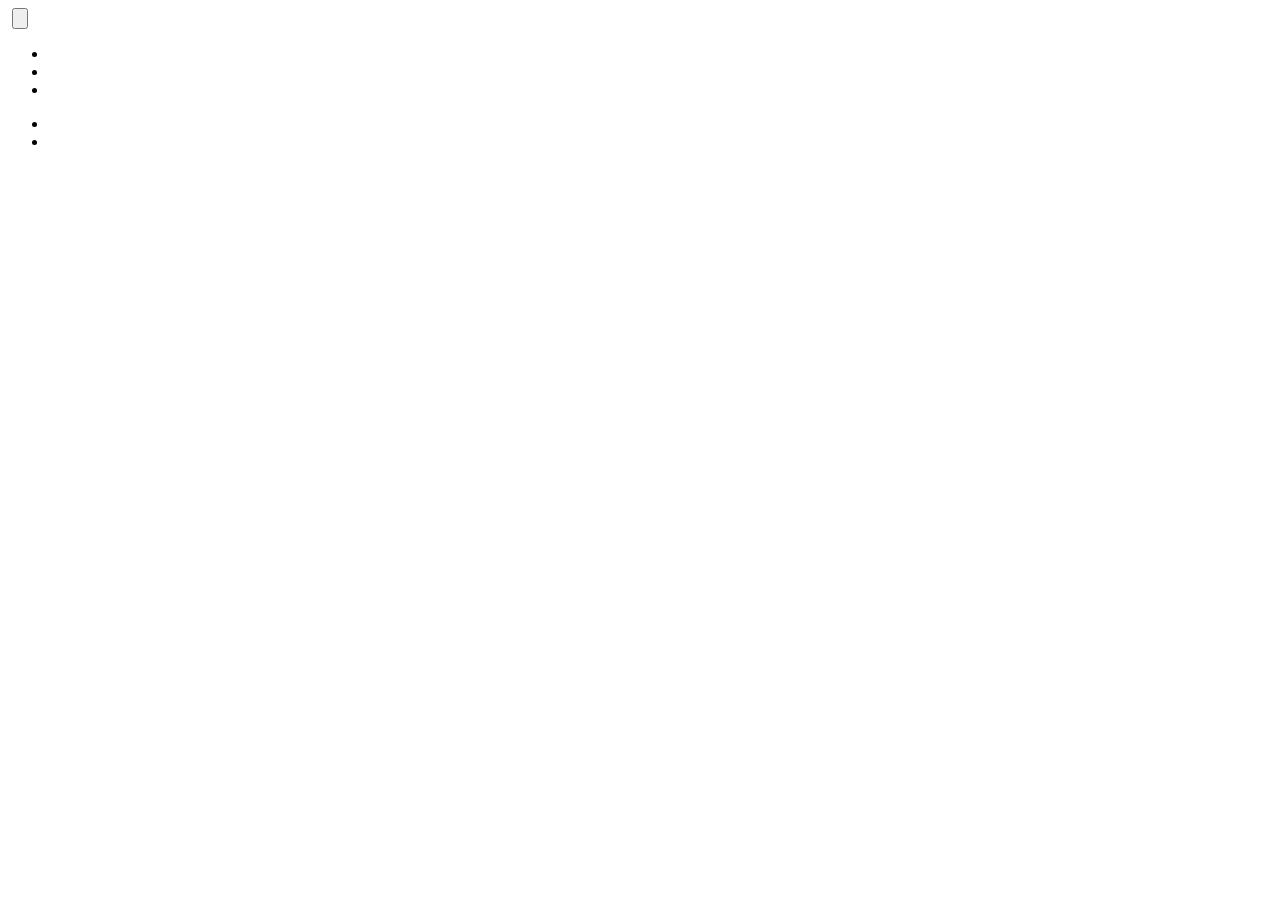
==== index.html @ 3c393886 "hello world" ====
<!DOCTYPE html>
<html lang="en">
    <head>
        <!--Setup-->
        <meta charset="UTF-8">
        <meta name="viewport" content="width=device-width, initial-scale=1.0">
        <!--SEO-->
        <meta http-equiv="X-UA-Compatible" content="IE=edge">
        <!--ToDo-->
        <title>Document</title>
        <!--Design-->
        <link rel="stylesheet" href="" />
    </head>

    <body itemscope itemtype="https://schema.org/WebPage";class="">
        <div class="Container">
            <header class="Header">
                <a class="Logo">
                    <picture class="LogoPicture">
                        <source>
                        <source>
                        <img>
                    </picture>
                </a>
                <button class="ToggleMenu">
                    <span class="ToggleText"></span>
                    <img class="ToggleIcon">
                </button>
                <nav class="">
                    <ul class="">
                        <li class="">
                            <a class=""></a>
                        </li>

                        <li class="">
                            <a class=""></a>
                        </li>

                        <li class="">
                            <a class=""></a>
                        </li>
                    </ul>
                    <ul class="">
                        <li class="">
                            <a class="">
                                <span class=""></span>
                                <img>
                            </a>
                            
                        </li>

                        <li class="">
                            <a class="">
                                <span class="">
                                    <span class=""></span>
                                    <strong class=""></strong>
                                </span>
                                <img class="">
                            </a>
                        </li>
                    </ul>
                </nav>
            </header>
        </div>
    </body>
</html>
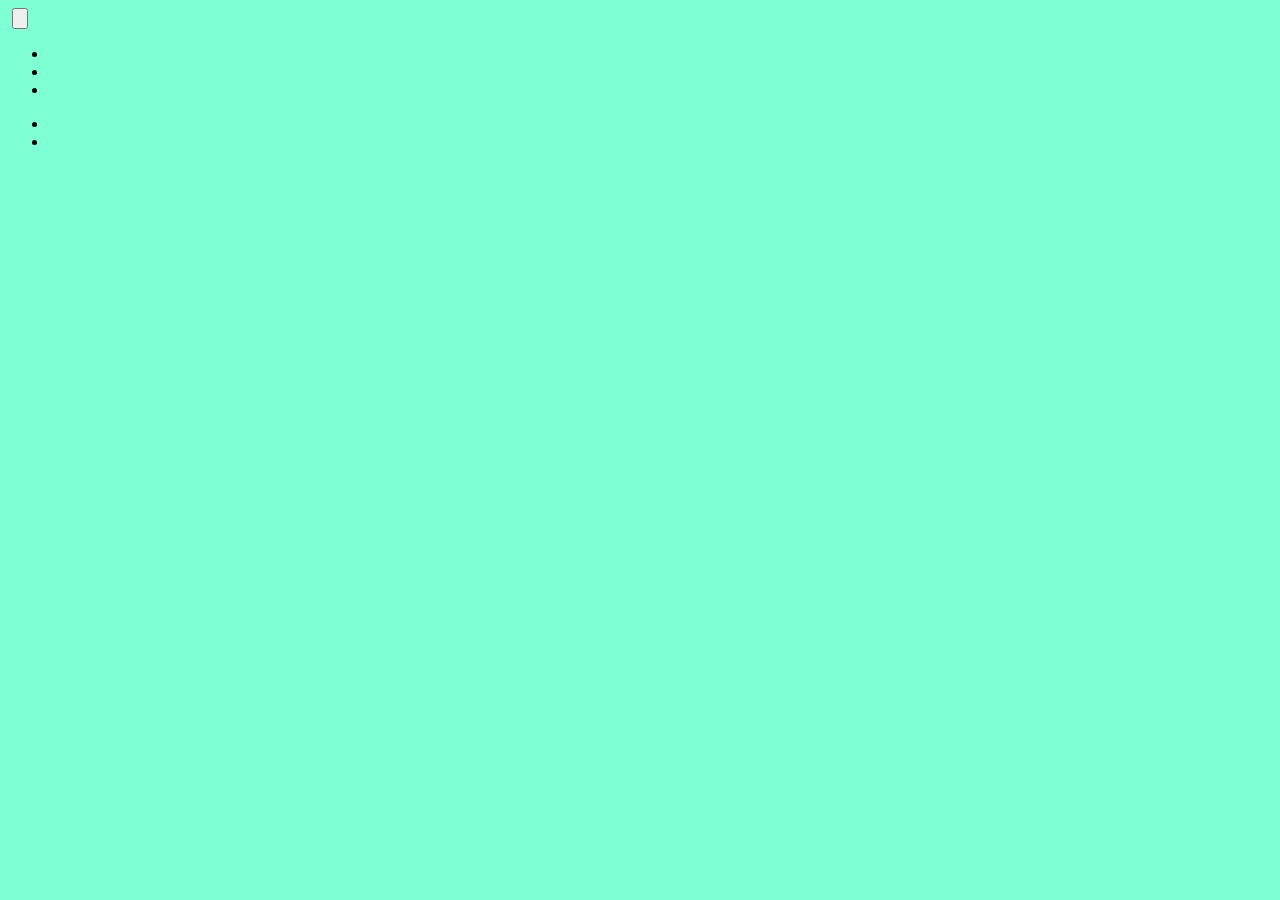
==== commit 4d1c2135: "ok" ====
--- a/index.html
+++ b/index.html
@@ -9,10 +9,10 @@
         <!--ToDo-->
         <title>Document</title>
         <!--Design-->
-        <link rel="stylesheet" href="" />
+        <link rel="stylesheet" href="style.css" />
     </head>
 
-    <body itemscope itemtype="https://schema.org/WebPage";class="">
+    <body itemscope itemtype="https://schema.org/WebPage"; class="body";>
         <div class="Container">
             <header class="Header">
                 <a class="Logo">
--- a/style.css
+++ b/style.css
@@ -0,0 +1,3 @@
+.body{
+    background-color: aquamarine;
+}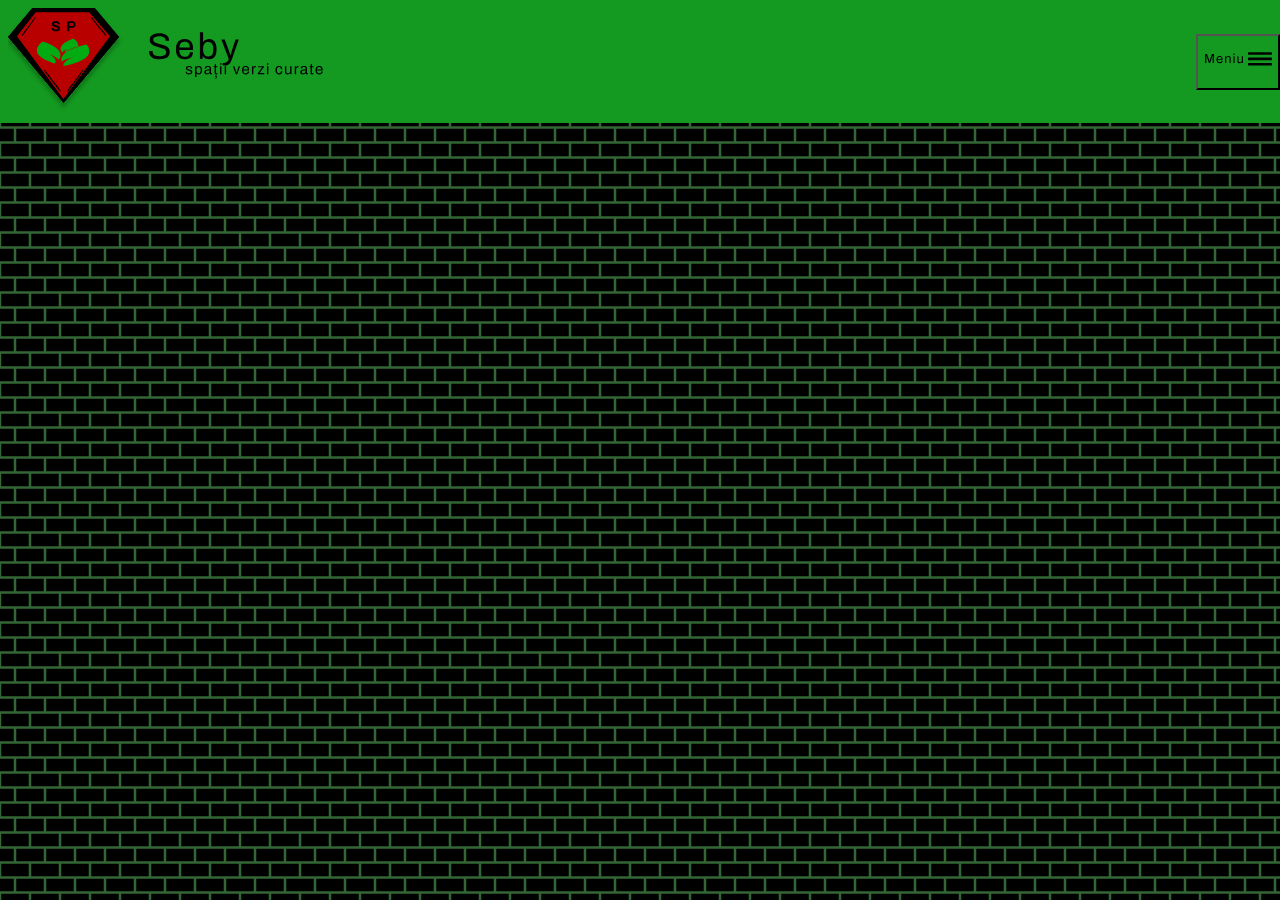
==== commit 666469cc: "Night 1" ====
--- a/index.html
+++ b/index.html
@@ -19,32 +19,28 @@
                     <picture class="LogoPicture">
                         <source>
                         <source>
-                        <img>
+                        <img src="./assets/Logo.svg">
                     </picture>
                 </a>
-                <button class="ToggleMenu">
-                    <span class="ToggleText"></span>
-                    <img class="ToggleIcon">
-                </button>
-                <nav class="">
-                    <ul class="">
-                        <li class="">
-                            <a class=""></a>
+                <nav class="MainMenu">
+                    <ul class="MainMenuList">
+                        <li class="MainMenuItem">
+                            <a class="MainMenuLink">Prima pagina</a>
                         </li>
 
-                        <li class="">
-                            <a class=""></a>
+                        <li class="MainMenuItem">
+                            <a class="">Servicii</a>
                         </li>
 
-                        <li class="">
-                            <a class=""></a>
+                        <li class="MainMenuItem">
+                            <a class="">Contact</a>
                         </li>
                     </ul>
                     <ul class="">
                         <li class="">
                             <a class="">
                                 <span class=""></span>
-                                <img>
+                                <img src="./assets/CTA Schedule.svg">
                             </a>
                             
                         </li>
@@ -55,11 +51,15 @@
                                     <span class=""></span>
                                     <strong class=""></strong>
                                 </span>
-                                <img class="">
+                                <img src="./assets/CTA Call.svg" class="">
                             </a>
                         </li>
                     </ul>
                 </nav>
+                <button class="ToggleMenu" type="button">
+                    <span class="ToggleText"></span>
+                    <img class="ToggleIcon" src="./assets/Meniu.svg">
+                </button>
             </header>
         </div>
     </body>
--- a/style.css
+++ b/style.css
@@ -1,3 +1,48 @@
+/***********/
+/* LAYOUT */
+/***********/
+.Header{
+    display: flex;
+    justify-content: space-between;
+    align-items: center;
+    background: #149A21; 
+    color: var(--color-dark);
+    position: sticky;
+    top: 0;
+}
+    .Logo { 
+        display: block;
+        padding: 0.5em;
+    }
+    .ToggleText{
+        background-color: #149A21;
+    }
+    .ToggleIcon{
+        background-color: #149A21;
+    }
+    .ToggleMenu{
+        background-color: #149A21;
+    }
+
+.MainMenu{
+    display: block; 
+    width: 100%; 
+    max-height: calc(100vh - 3.125rem); 
+    overflow-y: auto; 
+    position: absolute; 
+    top: 3.125rem; 
+    background-color: #149A21;
+    border-top: 0.25rem solid ;
+    color:black; 
+    transform: translate3d(100%, 0, 0); 
+    will-change: transform; 
+    transition: transform 0.4s ease-out;
+}
+
 .body{
-    background-color: aquamarine;
+    display: block;
+    min-height: 100vh;
+    margin: 0;
+    background-color: rgb(30, 29, 34);
+    background-image: url("data:image/svg+xml,<svg id='patternId' width='100%' height='100%' xmlns='http://www.w3.org/2000/svg'><defs><pattern id='a' patternUnits='userSpaceOnUse' width='30' height='30' patternTransform='scale(1) rotate(0)'><rect x='0' y='0' width='100%' height='100%' fill='hsla(0, 0%, 0%, 1)'/><path d='M0 22.5h30v15H0zm15-15h30v15H15m-30-15h30v15h-30zm15-15h30v15H0z'  stroke-width='2.5' stroke='hsla(122, 33%, 30%, 1)' fill='none'/></pattern></defs><rect width='800%' height='800%' transform='translate(-60,-60)' fill='url(%23a)'/></svg>")
 }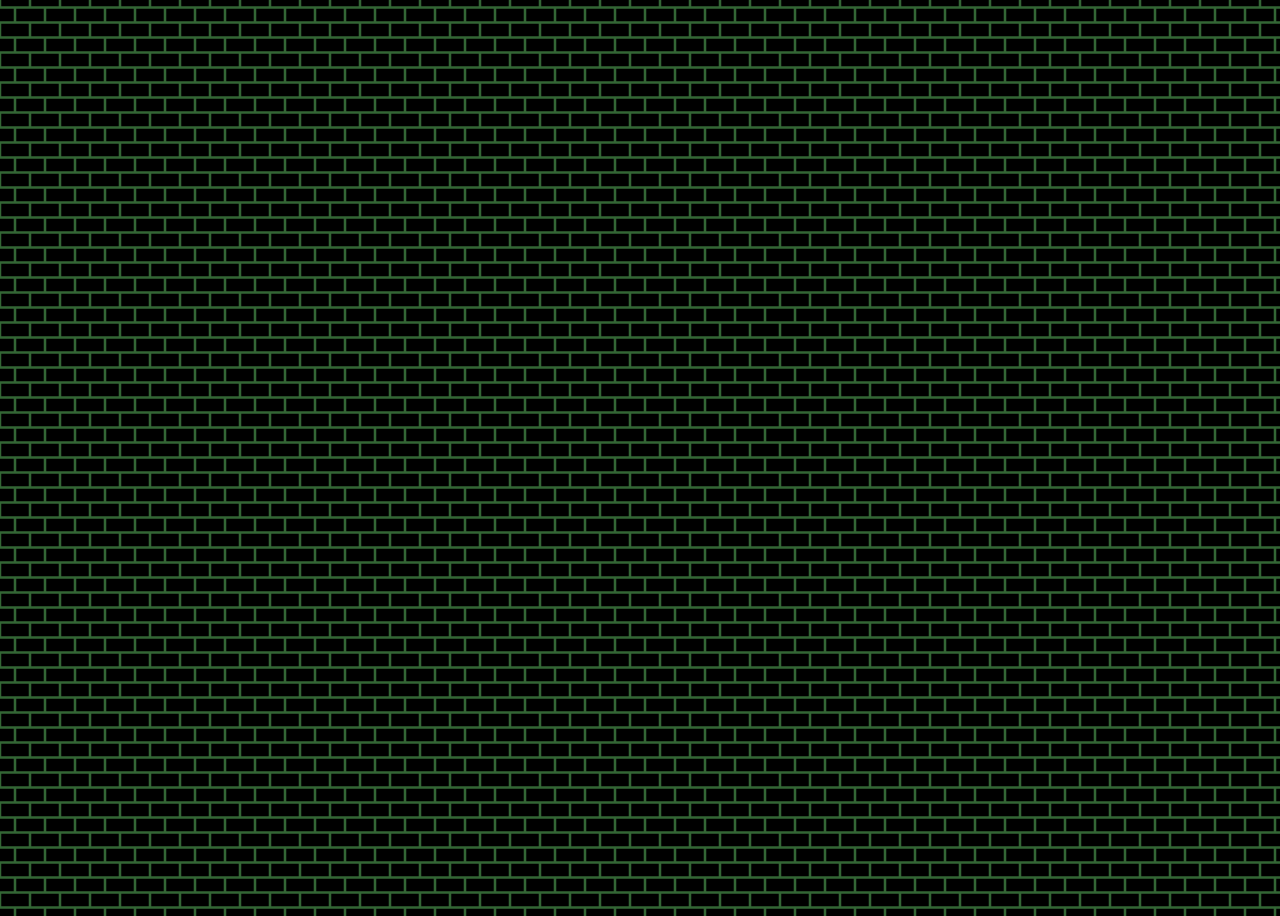
==== commit 18a71a33: "2" ====
--- a/index.html
+++ b/index.html
@@ -7,59 +7,21 @@
         <!--SEO-->
         <meta http-equiv="X-UA-Compatible" content="IE=edge">
         <!--ToDo-->
-        <title>Document</title>
+        <title>Seby-Peisagistic</title>
         <!--Design-->
         <link rel="stylesheet" href="style.css" />
     </head>
 
-    <body itemscope itemtype="https://schema.org/WebPage"; class="body";>
-        <div class="Container">
-            <header class="Header">
-                <a class="Logo">
+    <body class="body">
+        <div class="constainer">
+            <header>
+                <a class="logo" href="#" title="revino la inceput">
                     <picture class="LogoPicture">
-                        <source>
-                        <source>
-                        <img src="./assets/Logo.svg">
+                        <source type="image/svg+xml" srcset="#" media="(min-width: 750px)"/>
+                        <source/>
+                        <img/>
                     </picture>
                 </a>
-                <nav class="MainMenu">
-                    <ul class="MainMenuList">
-                        <li class="MainMenuItem">
-                            <a class="MainMenuLink">Prima pagina</a>
-                        </li>
-
-                        <li class="MainMenuItem">
-                            <a class="">Servicii</a>
-                        </li>
-
-                        <li class="MainMenuItem">
-                            <a class="">Contact</a>
-                        </li>
-                    </ul>
-                    <ul class="">
-                        <li class="">
-                            <a class="">
-                                <span class=""></span>
-                                <img src="./assets/CTA Schedule.svg">
-                            </a>
-                            
-                        </li>
-
-                        <li class="">
-                            <a class="">
-                                <span class="">
-                                    <span class=""></span>
-                                    <strong class=""></strong>
-                                </span>
-                                <img src="./assets/CTA Call.svg" class="">
-                            </a>
-                        </li>
-                    </ul>
-                </nav>
-                <button class="ToggleMenu" type="button">
-                    <span class="ToggleText"></span>
-                    <img class="ToggleIcon" src="./assets/Meniu.svg">
-                </button>
             </header>
         </div>
     </body>
--- a/style.css
+++ b/style.css
@@ -1,48 +1,156 @@
+/***********/
+/* GENERAL */
+/***********/
+:root {
+	--color-primary: #96001F;
+	--color-secondary: #96740F;
+	--color-dark: #00214D;
+	--color-darker: #004A0C;
+	--color-light: #FDE24F;
+	--color-offwhite: #fdfdfd;
+	--color-lightgray: rgba(12, 11, 11, 0.1);
+	--color-darkgray: rgba(0,0,0,0.5);
+	--color-transparentwhite: rgba(255,255,255,0.1);
+	--color-lightwhite: rgba(255,255,255,0.5);
+
+	--foreground: var(--color-dark);
+	--background: var(--color-offwhite);
+	--shadow: var(--color-darkgray);
+	--light-shadow: var(--color-lightgray);
+
+	/*
+	--break-medium: 850px;
+	--break-large: 1280px;
+	--break-huge: 1920px;
+	*/
+
+}
 /***********/
 /* LAYOUT */
 /***********/
-.Header{
-    display: flex;
-    justify-content: space-between;
+.body{
+    display: block;
+    min-height: 100vh;
+    margin: 5;
+    background-color: rgb(30, 29, 34);
+    background-image: url("data:image/svg+xml,<svg id='patternId' width='100%' height='100%' xmlns='http://www.w3.org/2000/svg'><defs><pattern id='a' patternUnits='userSpaceOnUse' width='30' height='30' patternTransform='scale(1) rotate(0)'><rect x='0' y='0' width='100%' height='100%' fill='hsla(0, 0%, 0%, 1)'/><path d='M0 22.5h30v15H0zm15-15h30v15H15m-30-15h30v15h-30zm15-15h30v15H0z'  stroke-width='2.5' stroke='hsla(122, 33%, 30%, 1)' fill='none'/></pattern></defs><rect width='800%' height='800%' transform='translate(-60,-60)' fill='url(%23a)'/></svg>")
+}
+
+.Header { 
+    display: block; 
+    position: sticky; 
+    top: 0; 
+    background: #2e8537; 
+    color: black; 
+    z-index: 2; 
+    /*overflow: hidden;*/
+}
+
+.Container { 
+    position: relative; 
+}
+
+.HeaderContainer { 
+    display: flex; 
+    justify-content: space-between; 
     align-items: center;
-    background: #149A21; 
-    color: var(--color-dark);
-    position: sticky;
-    top: 0;
 }
-    .Logo { 
-        display: block;
-        padding: 0.5em;
-    }
-    .ToggleText{
-        background-color: #149A21;
-    }
-    .ToggleIcon{
-        background-color: #149A21;
-    }
-    .ToggleMenu{
-        background-color: #149A21;
-    }
 
-.MainMenu{
+.Logo { 
+    display: block; 
+    padding: 0.5em;
+}
+.Logo:hover {
+    opacity: 0.8;
+}
+
+.LogoPicture { 
+    display: block;
+}
+
+.ToggleMenu { 
+    display: flex; 
+    align-items: center; 
+    justify-content: center; 
+    padding: 0.75em 0.5em; 
+    font-weight: bold; 
+    background: transparent; 
+    color: var(--color-offwhite); 
+    fill: var(--color-dark); 
+    border: none; 
+    cursor: pointer;
+}
+.ToggleMenu:hover { 
+    background: var(--color-secondary); 
+    color: var(--color-dark); 
+    fill: var(--color-dark); 
+}
+.ToggleMenu:active { 
+    background: var(--color-light); 
+    color: var(--color-dark); 
+    fill: var(--color-dark); 
+}
+
+.MainMenu { 
     display: block; 
     width: 100%; 
     max-height: calc(100vh - 3.125rem); 
-    overflow-y: auto; 
-    position: absolute; 
     top: 3.125rem; 
-    background-color: #149A21;
-    border-top: 0.25rem solid ;
-    color:black; 
-    transform: translate3d(100%, 0, 0); 
-    will-change: transform; 
-    transition: transform 0.4s ease-out;
+    background: #2e8537; 
+    color: #2e8537; 
+    border-top: 0.25rem solid #2e8537; 
 }
 
-.body{
+.MainMenuList { 
+    display: block; 
+    margin: 1rem 0 0 0; 
+    padding: 5;
+}
+
+.MainMenuItem {
+    display: block; 
+}
+.MainMenuLink { 
+    display: block; 
+    padding: 1rem; 
+    color: black; 
+    font-weight: 900; 
+    font-size: 2rem; 
+    line-height: 1em; 
+    text-decoration: none;
+}
+.MainMenuLink:active { background: var(--color-dark); color: var(--color-secondary); text-decoration: underline; }
+.MainMenuItem.Active  { background: var(--color-light); color: var(--color-dark); }
+.MainMenuLink:hover { 
+    background: #f1e204; 
+    color: black; 
+}   
+
+
+.CTAList { 
+    display: block; 
+    margin: 0; 
+    padding: 0; 
+}
+
+.CTAItem { 
+    display: block; 
+}
+
+.CTAButton { 
+    margin: 1rem; 
+    padding: 1rem; 
+    text-align: center;
+}
+
+.CTAButton .ButtonText { 
+    width: min-content;
+}
+
+.CTAButton .ButtonTextSecondary { 
+    white-space: nowrap; 
+}
+.CTAButton .ButtonIcon {
     display: block;
-    min-height: 100vh;
-    margin: 0;
-    background-color: rgb(30, 29, 34);
-    background-image: url("data:image/svg+xml,<svg id='patternId' width='100%' height='100%' xmlns='http://www.w3.org/2000/svg'><defs><pattern id='a' patternUnits='userSpaceOnUse' width='30' height='30' patternTransform='scale(1) rotate(0)'><rect x='0' y='0' width='100%' height='100%' fill='hsla(0, 0%, 0%, 1)'/><path d='M0 22.5h30v15H0zm15-15h30v15H15m-30-15h30v15h-30zm15-15h30v15H0z'  stroke-width='2.5' stroke='hsla(122, 33%, 30%, 1)' fill='none'/></pattern></defs><rect width='800%' height='800%' transform='translate(-60,-60)' fill='url(%23a)'/></svg>")
-}+}
+
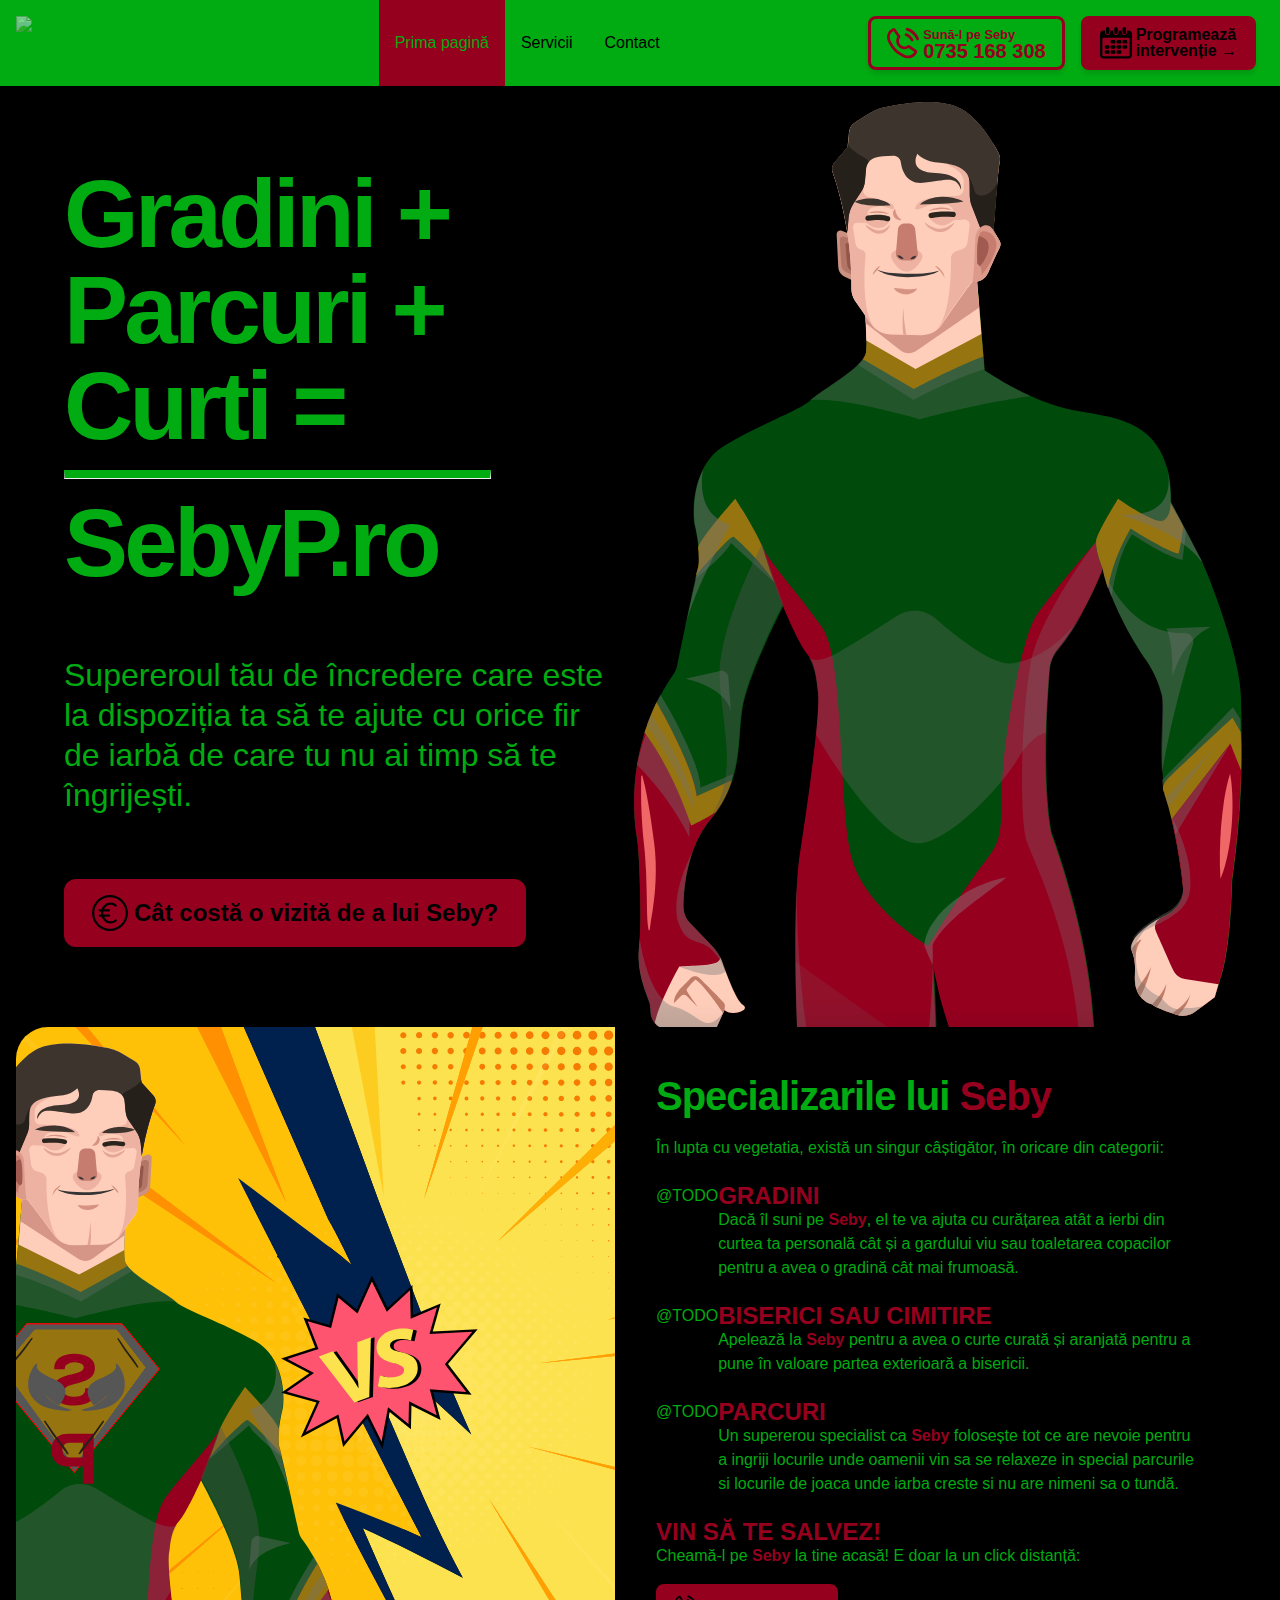
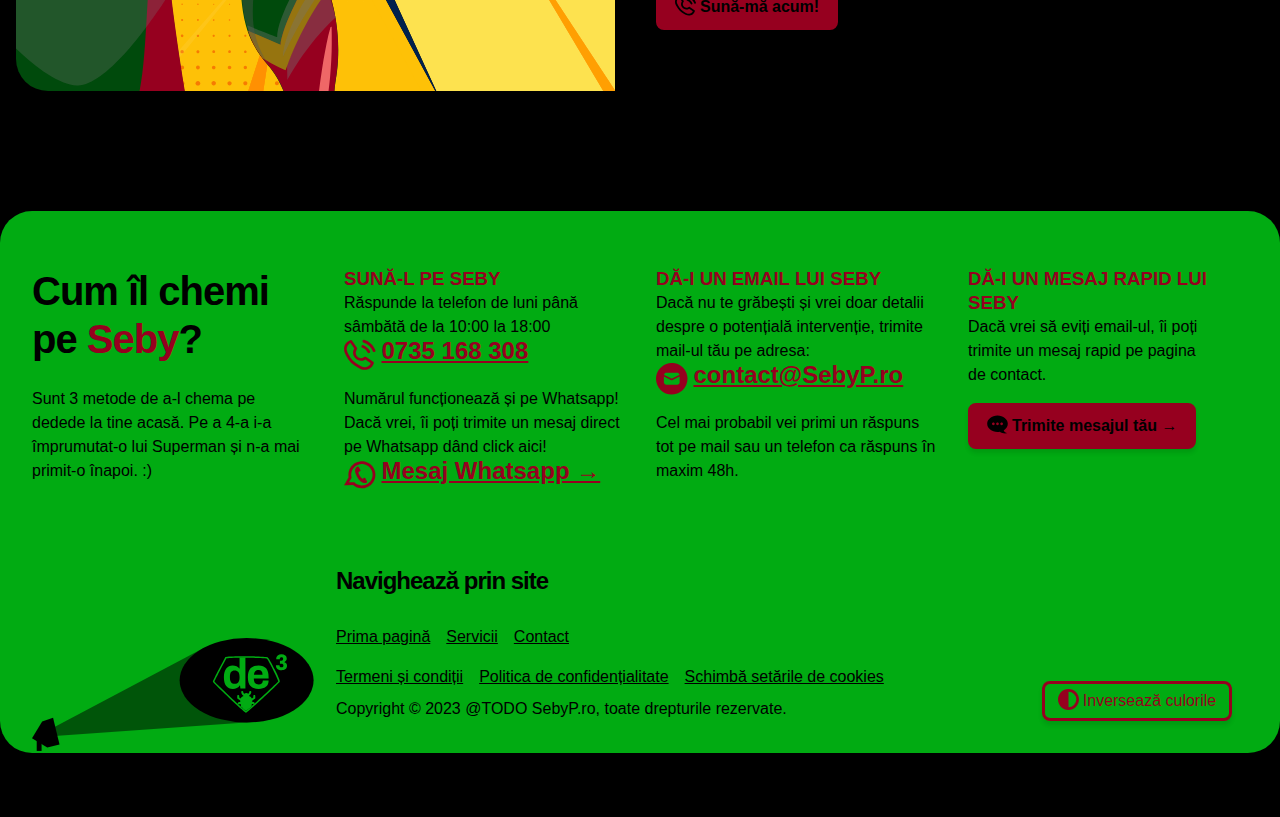
==== commit c1246831: "work night 3" ====
--- a/index.html
+++ b/index.html
@@ -14,15 +14,292 @@
 
     <body class="body">
         <div class="constainer">
-            <header>
-                <a class="logo" href="#" title="revino la inceput">
-                    <picture class="LogoPicture">
-                        <source type="image/svg+xml" srcset="#" media="(min-width: 750px)"/>
-                        <source/>
-                        <img/>
-                    </picture>
-                </a>
-            </header>
-        </div>
-    </body>
+            <header class="Header" id="header">
+				<div class="HeaderContainer LimitWidth">
+					<a class="Logo" href="#" title="Revino pe prima pagină a site-ului DeDeDe.ro">
+						<picture class="LogoPicture">
+							<source type="image/svg+xml" srcset="@todo" media="(min-width: 850px)" />
+							<source type="image/svg+xml" srcset="@todo" media="(min-width: 100px)" />
+							<img src="@todo" alt="DeDeDe.ro - Spații fără dăunători - Logo" width="102" height="34" />
+						</picture>
+					</a>
+					<button class="ToggleMenu" type="button" id="menuToggle">
+						<span class="ToggleText">Meniu</span>
+						<div class="ToggleIcon">
+							<span class="ToggleIconSymbol Symbol1">&nbsp;</span>
+							<span class="ToggleIconSymbol Symbol2">&nbsp;</span>
+							<span class="ToggleIconSymbol Symbol3">&nbsp;</span>
+						</div>
+					</button>
+					<nav class="MainMenu" id="mainMenu">
+						<ul class="MainMenuList">
+							<li class="MainMenuItem Active">
+								<a href="#" class="MainMenuLink">Prima pagină</a>
+							</li>
+							<li class="MainMenuItem">
+								<a href="#" class="MainMenuLink">Servicii</a>
+							</li>
+							<li class="MainMenuItem">
+								<a href="contact.html" class="MainMenuLink">Contact</a>
+							</li>
+						</ul>
+						<ul class="CTAList">
+							<li class="CTAItem">
+								<a href="tel:0040744885566" class="CTAButton Button ButtonSecondary">
+									<span class="ButtonText">
+										<span class="ButtonTextSecondary">Sună-l pe Seby</span>
+										<strong class="ButtonTextPrimary">0735 168 308</strong>
+									</span>
+									<svg class="ButtonIcon" width="30" height="30" xmlns="http://www.w3.org/2000/svg" x="0px" y="0px" viewBox="0 0 31.9 30.6" alt="Sună specialistul">
+										<path d="M2.3,16.6c2.5,5,6.6,9.1,11.7,11.7l2.2,1.1c1.5,0.8,3.2,1.2,4.9,1.2c0.9,0,1.8-0.1,2.6-0.3c2.6-0.7,4.7-2.5,5.8-4.9l0.6-1.2
+										c0.3-0.6,0.1-1.3-0.5-1.7l-7.1-5c-0.4-0.3-1-0.3-1.5-0.1l-1.4,0.8c-2.4,1.2-5.4,0.3-6.8-2c-1.1-1.6-1.2-3.6-0.3-5.3l0.7-1.3
+										c0.3-0.5,0.2-1-0.1-1.5L8.2,1C7.8,0.4,7.1,0.2,6.5,0.5L5.3,1.1C2.9,2.1,1,4.3,0.4,6.8C-0.3,9.3,0,12,1.2,14.4L2.3,16.6z M3,7.6
+										c0.3-1,0.8-2,1.6-2.8c0.5-0.5,1.2-0.9,1.8-1.3l0.2-0.1L10.4,9l-0.3,0.5c-1.4,2.6-1.3,5.7,0.4,8.2c2.2,3.5,6.7,4.8,10.4,2.9l0.7-0.4
+										l5.5,3.8L27,24.2c-0.3,0.7-0.7,1.3-1.3,1.8c-0.8,0.8-1.7,1.3-2.8,1.6c-1.9,0.5-3.8,0.3-5.5-0.6l-2.3-1.2C10.7,23.5,7,19.9,4.8,15.4
+										l-1.1-2.2C2.7,11.4,2.5,9.4,3,7.6z M18.7,1c0.2-0.7,1-1.1,1.7-0.9c5.2,1.6,9.4,5.5,11.4,10.6c0.3,0.7-0.1,1.5-0.8,1.8
+										c-0.7,0.3-1.5-0.1-1.8-0.8c-1.7-4.3-5.3-7.5-9.7-8.9C18.9,2.6,18.4,1.8,18.7,1C18.7,1,18.7,1,18.7,1z M17.7,6.4
+										c0.3-0.7,1-1.1,1.8-0.8c3,1.1,5.5,3.3,6.9,6.2c0.3,0.7,0,1.5-0.7,1.8c-0.7,0.3-1.5,0-1.8-0.6c-1.1-2.2-3-4-5.3-4.8
+										C17.8,7.9,17.4,7.1,17.7,6.4L17.7,6.4z" />
+									</svg>
+								</a>
+							</li>
+							<li class="CTAItem">
+								<a href="#" class="CTAButton Button ButtonPrimary">
+									<span class="ButtonText">Programează intervenție&nbsp;&rarr;</span>
+									<svg class="ButtonIcon" width="30" height="30" viewBox="0 0 30 30" xmlns="http://www.w3.org/2000/svg" alt="Programează-te acum">
+										<path d="M13.3333 12.2224H11.111C10.4977 12.2224 10 12.7197 10 13.3334V14.4444C10 15.058 10.4977 15.5554 11.111 15.5554H13.3333C13.947 15.5554 14.4443 15.058 14.4443 14.4444V13.3334C14.4443 12.7197 13.947 12.2224 13.3333 12.2224Z" />
+										<path d="M18.889 12.2224H16.6667C16.053 12.2224 15.5557 12.72 15.5557 13.3334V14.4444C15.5557 15.058 16.053 15.5554 16.6667 15.5554H18.889C19.5027 15.5554 20 15.058 20 14.4444V13.3334C20 12.7197 19.5027 12.2224 18.889 12.2224Z" />
+										<path d="M24.4444 12.2224H22.2224C21.6087 12.2224 21.111 12.72 21.111 13.3334V14.4444C21.111 15.058 21.6087 15.5554 22.2224 15.5554H24.4444C25.058 15.5554 25.5557 15.058 25.5557 14.4444V13.3334C25.5557 12.7197 25.058 12.2224 24.4444 12.2224Z" />
+										<path d="M7.77767 17.0223H5.55534C4.94167 17.0223 4.44434 17.5197 4.44434 18.1333V19.2443C4.44434 19.858 4.94167 20.3557 5.55534 20.3557H7.77767C8.39134 20.3557 8.88867 19.858 8.88867 19.2443V18.1333C8.889 17.5197 8.39134 17.0223 7.77767 17.0223Z" />
+										<path d="M13.3333 17.0223H11.111C10.4977 17.0223 10 17.5197 10 18.1333V19.2443C10 19.858 10.4977 20.3557 11.111 20.3557H13.3333C13.947 20.3557 14.4443 19.858 14.4443 19.2443V18.1333C14.4443 17.5197 13.947 17.0223 13.3333 17.0223Z" />
+										<path d="M18.889 17.0223H16.6667C16.053 17.0223 15.5557 17.5197 15.5557 18.1333V19.2443C15.5557 19.858 16.053 20.3557 16.6667 20.3557H18.889C19.5027 20.3557 20 19.858 20 19.2443V18.1333C20 17.5197 19.5027 17.0223 18.889 17.0223Z" />
+										<path d="M24.4444 17.0223H22.2224C21.6087 17.0223 21.111 17.5197 21.111 18.1333V19.2443C21.111 19.858 21.6087 20.3557 22.2224 20.3557H24.4444C25.058 20.3557 25.5557 19.858 25.5557 19.2443V18.1333C25.5557 17.5197 25.058 17.0223 24.4444 17.0223Z" />
+										<path d="M7.77767 21.822H5.55534C4.94167 21.822 4.44434 22.3197 4.44434 22.9334V24.0444C4.44434 24.658 4.94167 25.1554 5.55534 25.1554H7.77767C8.39134 25.1554 8.88867 24.658 8.88867 24.0444V22.9334C8.889 22.32 8.39134 21.822 7.77767 21.822Z" />
+										<path d="M13.3333 21.822H11.111C10.4977 21.822 10 22.32 10 22.9334V24.0444C10 24.658 10.4977 25.1554 11.111 25.1554H13.3333C13.947 25.1554 14.4443 24.658 14.4443 24.0444V22.9334C14.4443 22.32 13.947 21.822 13.3333 21.822Z" />
+										<path d="M18.889 21.822H16.6667C16.053 21.822 15.5557 22.3197 15.5557 22.9334V24.0444C15.5557 24.658 16.053 25.1554 16.6667 25.1554H18.889C19.5027 25.1554 20 24.658 20 24.0444V22.9334C20 22.32 19.5027 21.822 18.889 21.822Z" />
+										<path d="M26.6667 3.33337H25.2777V5.00004C25.2777 6.37837 24.1563 7.50004 22.7777 7.50004C21.3993 7.50004 20.2777 6.37837 20.2777 5.00004V3.33337H17.5V5.00004C17.5 6.37837 16.3787 7.50004 15 7.50004C13.6217 7.50004 12.5 6.37837 12.5 5.00004V3.33337H9.72233V5.00004C9.72233 6.37837 8.601 7.50004 7.22233 7.50004C5.844 7.50004 4.72233 6.37837 4.72233 5.00004V3.33337H3.33333C1.49533 3.33337 0 4.82871 0 6.66671V26.2667C0 28.1047 1.49533 29.6 3.33333 29.6H26.6667C28.5047 29.6 30 28.1047 30 26.2667V6.66671C30 4.82871 28.5047 3.33337 26.6667 3.33337ZM27.7777 26.2667C27.7777 26.8794 27.2793 27.3777 26.6667 27.3777H3.33333C2.72067 27.3777 2.22233 26.8794 2.22233 26.2667V11.111C2.22233 10.4974 2.72 10 3.33333 10H26.6667C27.2803 10 27.7777 10.4974 27.7777 11.111V26.2667Z" />
+										<path d="M7.22233 6.66667C8.143 6.66667 8.889 5.92033 8.889 5V1.66667C8.889 0.746 8.143 0 7.22233 0C6.302 0 5.55566 0.746 5.55566 1.66667V5C5.55566 5.92033 6.30166 6.66667 7.22233 6.66667Z" />
+										<path d="M15 6.66667C15.9206 6.66667 16.6666 5.92033 16.6666 5V1.66667C16.6666 0.746 15.9206 0 15 0C14.0796 0 13.3333 0.746 13.3333 1.66667V5C13.3333 5.92033 14.0796 6.66667 15 6.66667Z" />
+										<path d="M22.7777 6.66667C23.6984 6.66667 24.4444 5.92033 24.4444 5V1.66667C24.4444 0.746 23.6984 0 22.7777 0C21.8574 0 21.111 0.746 21.111 1.66667V5C21.111 5.92033 21.8574 6.66667 22.7777 6.66667Z" />
+									</svg>
+								</a>
+							</li>
+						</ul>
+					</nav>
+				</div>
+			</header>
+			<section class="Hero">
+				<div class="HeroContainer LimitWidth">
+					<div class="HeroContent">
+						<h1 class="HeroTitle">
+							Gradini +<br />
+							Parcuri +<br />
+							Curti =<br />
+							<hr />
+							<strong class="HeroMain">SebyP.ro</strong>
+						</h1>
+						<p class="HeroText">Supereroul tău de încredere care este la dispoziția ta să te  ajute cu orice fir de iarbă de care tu nu ai timp să te îngrijești.</p>
+						<a class="CTAHero Button ButtonPrimary" href="#" title="Află prețul serviciilor de dezinfecție, dezinsecție și deratizare ale dedede.ro">
+							<span class="ButtonText">Cât costă o vizită de a lui Seby?</span>
+							<svg class="ButtonIcon" width="30" height="30" viewBox="0 0 96 96" xmlns="http://www.w3.org/2000/svg" alt="Află prețurile dedede.ro">
+								<path d="M48 0C21.5259 0 0 21.5259 0 48C0 74.4741 21.5259 96 48 96C74.4741 96 96 74.4741 96 48C96 21.5259 74.4741 0 48 0ZM48 6C71.2315 6 90 24.7685 90 48C90 71.2315 71.2315 90 48 90C24.7685 90 6 71.2315 6 48C6 24.7685 24.7685 6 48 6ZM49.5 20C38.5467 20 29.3428 27.5608 25.6875 38H21C20.8959 37.9946 20.7916 37.9946 20.6875 38C20.2935 38.0205 19.9074 38.1183 19.5512 38.288C19.195 38.4577 18.8757 38.6959 18.6116 38.989C18.3475 39.2821 18.1437 39.6243 18.0118 39.9962C17.88 40.3681 17.8227 40.7623 17.8432 41.1563C17.8638 41.5503 17.9617 41.9364 18.1314 42.2926C18.3012 42.6487 18.5394 42.9679 18.8326 43.232C19.1257 43.4961 19.468 43.6998 19.8399 43.8316C20.2118 43.9634 20.606 44.0206 21 44H24.25C24.0778 45.3096 24 46.6433 24 48C24 49.3551 24.0782 50.692 24.25 52H21C20.8959 51.9946 20.7916 51.9946 20.6875 52C20.2935 52.0205 19.9074 52.1183 19.5512 52.288C19.195 52.4577 18.8757 52.6959 18.6116 52.989C18.3475 53.2821 18.1437 53.6243 18.0118 53.9962C17.88 54.3681 17.8227 54.7623 17.8432 55.1563C17.8638 55.5503 17.9617 55.9364 18.1314 56.2926C18.3012 56.6487 18.5394 56.9679 18.8326 57.232C19.1257 57.4961 19.468 57.6998 19.8399 57.8316C20.2118 57.9634 20.606 58.0206 21 58H25.6875C29.3362 68.4536 38.537 76 49.5 76C55.2991 76 60.656 73.8259 64.9062 70.2812C65.2547 70.0473 65.5501 69.743 65.7735 69.3877C65.997 69.0325 66.1434 68.6344 66.2034 68.2191C66.2634 67.8037 66.2355 67.3804 66.1217 66.9765C66.0079 66.5726 65.8106 66.1971 65.5426 65.8742C65.2746 65.5512 64.9419 65.2881 64.5659 65.1018C64.1898 64.9155 63.7789 64.8102 63.3597 64.7926C62.9404 64.775 62.5221 64.8456 62.1318 64.9997C61.7415 65.1539 61.3879 65.3882 61.0938 65.6875C57.8251 68.4135 53.8258 70 49.5 70C41.9917 70 35.3712 65.1852 32.125 58H45C45.3975 58.0056 45.7922 57.9322 46.1611 57.7839C46.53 57.6357 46.8658 57.4156 47.1489 57.1365C47.432 56.8573 47.6568 56.5247 47.8103 56.158C47.9637 55.7912 48.0427 55.3976 48.0427 55C48.0427 54.6024 47.9637 54.2088 47.8103 53.842C47.6568 53.4753 47.432 53.1427 47.1489 52.8635C46.8658 52.5844 46.53 52.3643 46.1611 52.2161C45.7922 52.0678 45.3975 51.9944 45 52H30.3125C30.1047 50.7089 30 49.3666 30 48C30 46.6227 30.1015 45.3006 30.3125 44H45C45.3975 44.0056 45.7922 43.9322 46.1611 43.7839C46.53 43.6357 46.8658 43.4156 47.1489 43.1365C47.432 42.8573 47.6568 42.5247 47.8103 42.158C47.9637 41.7912 48.0427 41.3976 48.0427 41C48.0427 40.6024 47.9637 40.2088 47.8103 39.842C47.6568 39.4753 47.432 39.1427 47.1489 38.8635C46.8658 38.5844 46.53 38.3643 46.1611 38.2161C45.7922 38.0678 45.3975 37.9944 45 38H32.125C35.3754 30.8292 42.0008 26 49.5 26C53.8258 26 57.8251 27.5553 61.0938 30.2812C61.3879 30.5806 61.7415 30.8149 62.1318 30.969C62.5221 31.1232 62.9404 31.1937 63.3597 31.1761C63.7789 31.1586 64.1898 31.0532 64.5659 30.8669C64.9419 30.6806 65.2746 30.4175 65.5426 30.0946C65.8106 29.7717 66.0079 29.3961 66.1217 28.9922C66.2355 28.5883 66.2634 28.165 66.2034 27.7497C66.1434 27.3344 65.997 26.9362 65.7735 26.581C65.5501 26.2258 65.2547 25.9214 64.9062 25.6875C60.656 22.1429 55.2991 20 49.5 20Z" />
+							</svg>
+						</a>
+					</div>
+					<img class="HeroImage" src="./assets/Seby.svg" width="130" height="328" alt="Supereroul DeDeDe este tot timpul la un click distanță, gata să te ajute cu problemele tale de dezinfecție, dezinsecție și deratizare!" />
+				</div>
+			</section>
+			<section class="Services LimitWidth">
+				<h2 class="SectionTitle">Specializarile lui <strong class="Highlight">Seby</strong></h2>
+				<p class="SectionText">În lupta cu vegetatia, există un singur câștigător, în oricare din categorii:</p>
+				<img src="./assets/servicii.svg" class="ServicesImage" width="320" height="261" alt="Detalii despre serviciile de dezinsecție, dezinfecție și deratizare oferite de dedede.ro" />
+				<ul class="ServicesList">
+					<li class="ServicesItem" itemscope itemtype="https://schema.org/Service">
+						<meta itemprop="serviceType" content="DDD" />
+						<meta itemprop="providerMobility" content="dynamic" />
+						<span class="Hidden" itemprop="provider" itemscope itemtype="https://schema.org/LocalBusiness">
+							<img src="./images/dedede-logo-mobile.png" alt="DeDeDe.ro - Spații fără dăunători - Logo" width="102" height="34" itemprop="image" />
+							<span itemprop="name">SebyP.ro</span> oferă servicii de curatare a:
+						</span>
+						@TODO
+						<div class="ServiceContainer">
+							<h3 class="ServiceName" itemprop="name">Gradini</h3>
+							<p class="ServiceText" itemprop="description">Dacă îl suni pe <strong class="Highlight">Seby</strong>, el te va ajuta cu curățarea atât a ierbi din curtea ta personală cât și a gardului viu sau toaletarea copacilor pentru a avea o gradină cât mai frumoasă.</p>
+						</div>
+						<span class="Hidden" itemprop="areaServed" itemscope itemtype="https://schema.org/City">
+							în <span itemprop="name">București</span>
+						</span>
+						<span class="Hidden" itemprop="areaServed" itemscope itemtype="https://schema.org/State">
+							și <span itemprop="name">Ilfov</span>
+						</span>
+					</li>
+					<li class="ServicesItem ServicesItemDeratizare" itemscope itemtype="https://schema.org/Service">
+						<meta itemprop="serviceType" content="DDD" />
+						<meta itemprop="providerMobility" content="dynamic" />
+						<span class="Hidden" itemprop="provider" itemscope itemtype="https://schema.org/LocalBusiness">
+							<img src="./images/dedede-logo-mobile.png" alt="DeDeDe.ro - Spații fără dăunători - Logo" width="102" height="34" itemprop="image" />
+							<span itemprop="name">SebyP.ro</span> oferă servicii de
+						</span>
+						@TODO
+						<div class="ServiceContainer">
+							<h3 class="ServiceName" itemprop="name">Biserici sau cimitire</h3>
+							<p class="ServiceText" itemprop="description">Apelează la <strong class="Highlight">Seby</strong> pentru a avea o curte curată și aranjată pentru a pune în valoare partea exterioară a bisericii.</p>
+						</div>
+						<span class="Hidden" itemprop="areaServed" itemscope itemtype="https://schema.org/City">
+							în <span itemprop="name">București</span>
+						</span>
+						<span class="Hidden" itemprop="areaServed" itemscope itemtype="https://schema.org/State">
+							și <span itemprop="name">Ilfov</span>
+						</span>
+					</li>
+					<li class="ServicesItem" itemscope itemtype="https://schema.org/Service">
+						<meta itemprop="serviceType" content="DDD" />
+						<meta itemprop="providerMobility" content="dynamic" />
+						<span class="Hidden" itemprop="provider" itemscope itemtype="https://schema.org/LocalBusiness">
+							<img src="./images/dedede-logo-mobile.png" alt="DeDeDe.ro - Spații fără dăunători - Logo" width="102" height="34" itemprop="image" />
+							<span itemprop="name">SebyP.ro</span> oferă servicii de
+						</span>
+						@TODO
+						<div class="ServiceContainer">
+							<h3 class="ServiceName" itemprop="name">Parcuri</h3>
+							<p class="ServiceText" itemprop="description">Un supererou specialist ca <strong class="Highlight">Seby</strong> folosește tot ce are nevoie pentru a ingriji locurile unde oamenii vin sa se relaxeze in special parcurile si locurile de joaca unde iarba creste si nu are nimeni sa o tundă.</p>
+						</div>
+						<span class="Hidden" itemprop="areaServed" itemscope itemtype="https://schema.org/City">
+							în <span itemprop="name">București</span>
+						</span>
+						<span class="Hidden" itemprop="areaServed" itemscope itemtype="https://schema.org/State">
+							și <span itemprop="name">Ilfov</span>
+						</span>
+					</li>
+				</ul>
+				<h3 class="ServiceName">VIN SĂ TE SALVEZ!</h3>
+				<p class="ServiceText">Cheamă-l pe <strong class="Highlight">Seby</strong> la tine acasă! E doar la un click distanță:</p>
+				<a class="CTAServices Button ButtonPrimary" href="#" title="Intră în contact cu specialiștii dedede pentru o programare imediată">
+					<span class="ButtonText">Sună-mă acum!</span>
+					<svg class="ButtonIcon" width="30" height="30" xmlns="http://www.w3.org/2000/svg" x="0px" y="0px" viewBox="0 0 31.9 30.6" alt="Intră în contact cu dedede">
+						<path d="M2.3,16.6c2.5,5,6.6,9.1,11.7,11.7l2.2,1.1c1.5,0.8,3.2,1.2,4.9,1.2c0.9,0,1.8-0.1,2.6-0.3c2.6-0.7,4.7-2.5,5.8-4.9l0.6-1.2
+						c0.3-0.6,0.1-1.3-0.5-1.7l-7.1-5c-0.4-0.3-1-0.3-1.5-0.1l-1.4,0.8c-2.4,1.2-5.4,0.3-6.8-2c-1.1-1.6-1.2-3.6-0.3-5.3l0.7-1.3
+						c0.3-0.5,0.2-1-0.1-1.5L8.2,1C7.8,0.4,7.1,0.2,6.5,0.5L5.3,1.1C2.9,2.1,1,4.3,0.4,6.8C-0.3,9.3,0,12,1.2,14.4L2.3,16.6z M3,7.6
+						c0.3-1,0.8-2,1.6-2.8c0.5-0.5,1.2-0.9,1.8-1.3l0.2-0.1L10.4,9l-0.3,0.5c-1.4,2.6-1.3,5.7,0.4,8.2c2.2,3.5,6.7,4.8,10.4,2.9l0.7-0.4
+						l5.5,3.8L27,24.2c-0.3,0.7-0.7,1.3-1.3,1.8c-0.8,0.8-1.7,1.3-2.8,1.6c-1.9,0.5-3.8,0.3-5.5-0.6l-2.3-1.2C10.7,23.5,7,19.9,4.8,15.4
+						l-1.1-2.2C2.7,11.4,2.5,9.4,3,7.6z M18.7,1c0.2-0.7,1-1.1,1.7-0.9c5.2,1.6,9.4,5.5,11.4,10.6c0.3,0.7-0.1,1.5-0.8,1.8
+						c-0.7,0.3-1.5-0.1-1.8-0.8c-1.7-4.3-5.3-7.5-9.7-8.9C18.9,2.6,18.4,1.8,18.7,1C18.7,1,18.7,1,18.7,1z M17.7,6.4
+						c0.3-0.7,1-1.1,1.8-0.8c3,1.1,5.5,3.3,6.9,6.2c0.3,0.7,0,1.5-0.7,1.8c-0.7,0.3-1.5,0-1.8-0.6c-1.1-2.2-3-4-5.3-4.8
+						C17.8,7.9,17.4,7.1,17.7,6.4L17.7,6.4z" />
+					</svg>
+				</a>
+			</section>
+			<br>
+			<br>
+			<br>
+			<br>
+			<br>
+			<section class="Contact LimitWidth">
+				<div class="ContactContainer">
+					<h2 class="SectionTitle">Cum îl chemi pe <strong class="Highlight">Seby</strong>?</h2>
+					<p class="ContactText">Sunt 3 metode de a-l chema pe dedede la tine acasă. Pe a 4-a i-a împrumutat-o lui Superman și n-a mai primit-o înapoi. :)</p>
+				</div>
+				<div class="ContactContainer">
+					<h3 class="FooterSubtitle">Sună-l pe Seby</h3>
+					<p class="ContactText">Răspunde la telefon de luni până sâmbătă de la 10:00 la 18:00</p>
+					<a href="tel:0040744885566" class="FooterButton Button ButtonTertiary" title="Sună-l pe DeDeDe chiar acum!">
+						<span class="ButtonText">0735 168 308</span>
+						<svg class="ButtonIcon" width="30" height="30" xmlns="http://www.w3.org/2000/svg" x="0px" y="0px" viewBox="0 0 31.9 30.6" alt="Sună-l pe dedede pentru dezinsecție, dezinfecție sau deratizare!">
+							<path d="M2.3,16.6c2.5,5,6.6,9.1,11.7,11.7l2.2,1.1c1.5,0.8,3.2,1.2,4.9,1.2c0.9,0,1.8-0.1,2.6-0.3c2.6-0.7,4.7-2.5,5.8-4.9l0.6-1.2
+							c0.3-0.6,0.1-1.3-0.5-1.7l-7.1-5c-0.4-0.3-1-0.3-1.5-0.1l-1.4,0.8c-2.4,1.2-5.4,0.3-6.8-2c-1.1-1.6-1.2-3.6-0.3-5.3l0.7-1.3
+							c0.3-0.5,0.2-1-0.1-1.5L8.2,1C7.8,0.4,7.1,0.2,6.5,0.5L5.3,1.1C2.9,2.1,1,4.3,0.4,6.8C-0.3,9.3,0,12,1.2,14.4L2.3,16.6z M3,7.6
+							c0.3-1,0.8-2,1.6-2.8c0.5-0.5,1.2-0.9,1.8-1.3l0.2-0.1L10.4,9l-0.3,0.5c-1.4,2.6-1.3,5.7,0.4,8.2c2.2,3.5,6.7,4.8,10.4,2.9l0.7-0.4
+							l5.5,3.8L27,24.2c-0.3,0.7-0.7,1.3-1.3,1.8c-0.8,0.8-1.7,1.3-2.8,1.6c-1.9,0.5-3.8,0.3-5.5-0.6l-2.3-1.2C10.7,23.5,7,19.9,4.8,15.4
+							l-1.1-2.2C2.7,11.4,2.5,9.4,3,7.6z M18.7,1c0.2-0.7,1-1.1,1.7-0.9c5.2,1.6,9.4,5.5,11.4,10.6c0.3,0.7-0.1,1.5-0.8,1.8
+							c-0.7,0.3-1.5-0.1-1.8-0.8c-1.7-4.3-5.3-7.5-9.7-8.9C18.9,2.6,18.4,1.8,18.7,1C18.7,1,18.7,1,18.7,1z M17.7,6.4
+							c0.3-0.7,1-1.1,1.8-0.8c3,1.1,5.5,3.3,6.9,6.2c0.3,0.7,0,1.5-0.7,1.8c-0.7,0.3-1.5,0-1.8-0.6c-1.1-2.2-3-4-5.3-4.8
+							C17.8,7.9,17.4,7.1,17.7,6.4L17.7,6.4z" />
+						</svg>
+					</a>
+					<p class="ContactText">Numărul funcționează și pe Whatsapp! Dacă vrei, îi poți trimite un mesaj direct pe Whatsapp dând click aici!</p>
+					<a href="contact.html" class="FooterButton Button ButtonTertiary" title="Scrie-i pe Whatsapp lui DeDeDe chiar acum!">
+						<span class="ButtonText">Mesaj Whatsapp &rarr;</span>
+						<svg class="ButtonIcon" width="35" height="30" viewBox="0 0 35 30" fill="none" xmlns="http://www.w3.org/2000/svg" alt="Trimite-i un mesaj pe Whatsapp lui dedede chiar acum">
+							<path d="M23.7771 0.510836C24.2415 0.650155 24.7059 0.789474 25.1703 0.975232C25.6347 1.16099 26.0991 1.34675 26.517 1.57895C26.935 1.76471 27.3994 1.9969 27.7709 2.27554C28.2353 2.55418 28.6068 2.83282 29.0248 3.11146C29.3963 3.39009 29.7678 3.71517 30.1393 4.08669C30.5108 4.41176 30.8359 4.73684 31.161 5.10836C31.4861 5.47988 31.7647 5.89783 32.0898 6.26935C32.3684 6.68731 32.6471 7.10526 32.8793 7.52322C33.1115 7.94118 33.3437 8.35913 33.5294 8.82353C33.7616 9.28793 33.9474 9.75232 34.0867 10.2167C34.226 10.6811 34.3653 11.1455 34.5046 11.6099C34.5975 12.1207 34.6904 12.5851 34.7368 13.0495C34.8297 13.5604 34.8762 14.0712 34.8762 14.5356C34.8762 15.0464 34.8762 15.5108 34.8297 15.9752C34.8297 16.4861 34.7368 16.9505 34.6904 17.4613C34.5975 17.9721 34.5046 18.4365 34.3653 18.9009C34.226 19.3653 34.0867 19.8297 33.9009 20.2941C33.7616 20.7585 33.5294 21.2229 33.3437 21.6409C33.1115 22.0588 32.8793 22.5232 32.6006 22.9412C32.3684 23.3591 32.0898 23.7306 31.7647 24.1486C31.4861 24.5201 31.161 24.8916 30.8359 25.2632C30.5108 25.6347 30.1393 25.9598 29.7678 26.2848C29.3963 26.6099 29.0248 26.935 28.6068 27.2136C28.1889 27.4923 27.7709 27.7709 27.3994 28.0031L27.1672 28.1424C26.7957 28.3282 26.4241 28.5139 26.0526 28.6997C25.5882 28.8854 25.1238 29.0712 24.7059 29.2105C24.2415 29.3963 23.7771 29.4892 23.2663 29.6285C22.8019 29.7214 22.3375 29.8142 21.8266 29.9071H21.7337H21.6873C21.2693 29.9536 20.805 30 20.3406 30C19.8762 30 19.3653 30 18.9009 30C18.4365 29.9536 17.9257 29.9071 17.4149 29.8142C16.9505 29.7214 16.4396 29.6285 15.9752 29.4892C15.6966 29.4427 15.418 29.3498 15.0929 29.2105C14.8142 29.1176 14.4892 29.0248 14.2105 28.8854C13.8854 28.7926 13.6068 28.6533 13.3282 28.5139C13.0495 28.3746 12.7709 28.2353 12.4923 28.0495C12.2136 27.9102 11.9814 27.7709 11.7957 27.6316C11.5635 27.4923 11.3777 27.3994 11.1919 27.2601L11.0991 27.1672C10.9133 27.0279 10.6811 26.8885 10.4954 26.7028C10.356 26.6099 10.2167 26.517 10.0774 26.3777L2.83282 26.7028H2.27554L1.53251 26.7492H1.02167L0 26.7957L0.510836 25.9133L0.743034 25.4489L1.06811 24.8916L1.11455 24.8452L1.39319 24.3344L5.1548 17.8328C5.10836 17.6471 5.06192 17.4613 5.06192 17.322L5.01548 16.9505L4.96904 16.7183V16.5789C4.9226 16.3003 4.9226 16.0217 4.87616 15.7895L4.9226 15.743C4.87616 15.5108 4.87616 15.2322 4.87616 14.9536C4.87616 14.6285 4.87616 14.3034 4.9226 13.9783C4.9226 13.6997 4.96904 13.3746 5.01548 13.0495C5.06192 12.7245 5.10836 12.3994 5.1548 12.0743C5.24768 11.7492 5.29412 11.4241 5.387 11.1455C5.52632 10.6811 5.66563 10.2167 5.85139 9.75232C6.03715 9.24149 6.22291 8.82353 6.40867 8.40557C6.64087 7.94118 6.87306 7.52322 7.1517 7.10526C7.3839 6.68731 7.66254 6.26935 7.98762 5.89783C8.26625 5.47988 8.59133 5.10836 8.91641 4.78328C9.28792 4.41176 9.613 4.08669 9.98452 3.76161C10.356 3.43653 10.7276 3.11146 11.1455 2.83282C11.5635 2.50774 11.9814 2.27554 12.3994 2.04334C12.8173 1.76471 13.2353 1.57895 13.6997 1.34675C14.1176 1.16099 14.582 0.975232 15.0464 0.835913C15.5108 0.650155 15.9752 0.510836 16.4861 0.417957C16.9505 0.278638 17.4613 0.185759 17.9257 0.139319C18.3901 0.0928793 18.9009 0.0464396 19.4118 0.0464396V0C19.8762 0 20.387 0 20.8514 0.0464396C21.3622 0.0928793 21.8266 0.139319 22.3375 0.232198C22.8019 0.278638 23.3127 0.417957 23.7771 0.510836ZM10.1703 23.2198H10.7276H10.9133H11.0062L11.2384 23.1734L11.4241 23.3591L11.517 23.452L11.6563 23.5449C11.8421 23.7306 12.0279 23.9164 12.2136 24.0557C12.3994 24.2415 12.5851 24.3808 12.7709 24.5201C12.9567 24.6594 13.1889 24.7988 13.4211 24.9381C13.6068 25.1238 13.839 25.2167 14.0248 25.356C14.257 25.4489 14.4892 25.5882 14.7214 25.6811C14.8607 25.774 15.0464 25.8669 15.1858 25.9133H15.2322L15.3715 26.0062C15.6037 26.0991 15.8824 26.1919 16.0681 26.2384C16.3003 26.3313 16.5325 26.3777 16.8111 26.4706C17.1827 26.5635 17.6006 26.6563 17.9721 26.7028C18.3437 26.7957 18.7152 26.8421 19.1331 26.8421C19.5046 26.8885 19.8762 26.8885 20.2941 26.8885C20.6656 26.8421 21.0371 26.8421 21.4087 26.7957C21.8266 26.7492 22.1981 26.6563 22.5697 26.5635C22.9412 26.4706 23.3127 26.3777 23.6842 26.2384C24.0557 26.1455 24.4272 26.0062 24.7523 25.8204C25.1238 25.6811 25.4489 25.4954 25.8204 25.3096C26.1455 25.0774 26.4706 24.8916 26.7957 24.6594C27.1207 24.4272 27.3994 24.195 27.7245 23.9164C28.0031 23.6842 28.2817 23.4056 28.5604 23.1269C28.7926 22.8483 29.0712 22.5697 29.3034 22.2446C29.5356 21.9195 29.7678 21.5944 29.9536 21.2694C30.1393 20.9443 30.3251 20.6192 30.5108 20.2477C30.6966 19.9226 30.8359 19.5511 30.9752 19.1796C31.1145 18.8545 31.2074 18.483 31.3467 18.065C31.4396 17.6935 31.5325 17.322 31.5789 16.9505C31.6254 16.5789 31.6718 16.161 31.7183 15.7895C31.7647 15.418 31.7647 15 31.7183 14.6285C31.7183 14.257 31.7183 13.9319 31.6718 13.5604L31.6254 13.4675C31.5789 13.096 31.5325 12.7245 31.4396 12.3065C31.3467 11.935 31.2539 11.5635 31.1145 11.192C30.9752 10.8204 30.8359 10.4954 30.6966 10.1238C30.5573 9.79876 30.3715 9.42725 30.1393 9.10217C29.7678 8.40557 29.3034 7.75542 28.7926 7.19814C28.3282 6.64087 27.7709 6.13003 27.2136 5.66563L27.1207 5.61919C26.7957 5.387 26.4706 5.1548 26.1455 4.9226C25.8204 4.73684 25.4954 4.55108 25.1238 4.36532C24.7988 4.22601 24.4272 4.04025 24.0557 3.90093C23.7306 3.80805 23.3591 3.66873 22.9412 3.57585C22.5697 3.43653 22.1517 3.39009 21.8266 3.29721C21.4087 3.25077 21.0371 3.20433 20.6656 3.15789C20.2477 3.15789 19.8762 3.15789 19.5046 3.15789C19.0867 3.15789 18.7152 3.20433 18.3437 3.25077C17.9257 3.29721 17.5542 3.39009 17.1827 3.43653C16.8111 3.52941 16.4396 3.66873 16.0681 3.76161C15.6966 3.90093 15.3251 4.04025 15 4.22601C14.6285 4.36532 14.3034 4.55108 13.9319 4.73684C13.6068 4.9226 13.2817 5.1548 12.9567 5.387C12.6316 5.61919 12.3529 5.85139 12.0279 6.08359C11.7492 6.36223 11.4706 6.64087 11.2384 6.9195C10.9598 7.19814 10.6811 7.47678 10.4489 7.80186L10.356 7.94118C10.1703 8.17338 9.98452 8.45201 9.79876 8.73065C9.613 9.05573 9.42724 9.42725 9.24149 9.75232C9.05573 10.1238 8.91641 10.4954 8.77709 10.8204C8.63777 11.192 8.54489 11.5635 8.40557 11.935C8.35913 12.2136 8.31269 12.4458 8.26625 12.678C8.21981 12.9102 8.17337 13.1424 8.12693 13.4211C8.08049 13.6997 8.08049 13.9319 8.03405 14.1641C8.03405 14.3963 8.03405 14.6749 8.03405 14.9071C7.98762 15.1393 8.03405 15.418 8.03405 15.6502C8.03405 15.8824 8.08049 16.161 8.08049 16.3932C8.12693 16.6254 8.17337 16.8576 8.21981 17.1362C8.26625 17.3684 8.31269 17.6006 8.35913 17.8328L8.40557 17.9721V18.0186V18.1115L8.45201 18.3437L8.35913 18.5294L8.31269 18.6223L8.26625 18.7152L8.21981 18.7616L7.80186 19.5511L7.43034 20.1548L6.9195 21.0836L5.52632 23.452L9.89164 23.2663L10.1238 23.2198H10.1703Z" />
+							<path fill-rule="evenodd" clip-rule="evenodd" d="M15.1858 5.89788C12.678 6.96599 11.8885 9.24153 12.3529 11.7957C12.6316 13.3282 13.1889 14.8607 14.1641 16.7183C15.1393 18.5759 16.3932 20.3406 17.7399 21.7338C21.3622 25.449 27.2136 24.7988 25.2632 21.548C24.2879 20.0155 23.7306 18.7617 23.7306 18.7617C23.7306 18.7617 23.3127 17.8793 22.4768 18.3901C21.5944 18.9474 20.7585 19.5511 20.3406 19.4583C19.6904 19.3654 14.582 12.8174 16.5325 11.7957C17.4149 11.3778 18.9474 10.8669 18.2972 9.79881C17.8328 9.00933 16.161 6.17652 16.161 6.17652C16.161 6.17652 15.8359 5.5728 15.1858 5.89788Z" />
+						</svg>
+					</a>
+				</div>
+				<div class="ContactContainer">
+					<h3 class="FooterSubtitle">Dă-i un email lui Seby</h3>
+					<p class="ContactText">Dacă nu te grăbești și vrei doar detalii despre o potențială intervenție, trimite mail-ul tău pe adresa:</p>
+					<a href="mailto:contact@dedede.ro" class="FooterButton Button ButtonTertiary" title="Trimite-i un mail lui DeDeDe chiar acum!">
+						<span class="ButtonText">contact@SebyP.ro</span>
+						<svg class="ButtonIcon" width="30" height="30" alt="Discută cu DeDeDe pe mail" viewBox="0 0 30 30" fill="none" xmlns="http://www.w3.org/2000/svg">
+							<path d="M15 30C17.9667 30 20.8668 29.1203 23.3335 27.472C25.8003 25.8238 27.7229 23.4811 28.8582 20.7403C29.9935 17.9994 30.2905 14.9834 29.7118 12.0736C29.133 9.16393 27.7044 6.49119 25.6066 4.3934C23.5088 2.29562 20.8361 0.867006 17.9263 0.288227C15.0166 -0.290551 12.0006 0.00649924 9.25975 1.14181C6.51885 2.27713 4.17618 4.19972 2.52796 6.66645C0.879734 9.13319 0 12.0333 0 15C0 18.9782 1.58035 22.7936 4.3934 25.6066C7.20644 28.4196 11.0217 30 15 30ZM7.698 10.776C7.87591 10.3471 8.18084 9.98301 8.5718 9.73256C8.96277 9.4821 9.42103 9.35733 9.885 9.375C11.583 9.375 13.281 9.375 14.985 9.375C16.689 9.375 18.393 9.375 20.085 9.375C20.5427 9.3556 20.9959 9.47311 21.3865 9.71251C21.7771 9.95191 22.0875 10.3023 22.278 10.719C22.3161 10.7719 22.341 10.8332 22.3506 10.8978C22.3601 10.9623 22.3541 11.0282 22.3329 11.0899C22.3118 11.1516 22.2761 11.2073 22.229 11.2524C22.1819 11.2975 22.1246 11.3306 22.062 11.349L15.3 14.88C15.2146 14.9289 15.1179 14.9547 15.0195 14.9547C14.9211 14.9547 14.8244 14.9289 14.739 14.88L7.887 11.319C7.83354 11.3025 7.78471 11.2736 7.74446 11.2348C7.7042 11.1959 7.67364 11.1481 7.65525 11.0953C7.63686 11.0424 7.63114 10.986 7.63857 10.9305C7.64599 10.8751 7.66635 10.8221 7.698 10.776ZM8.145 13.029C10.275 14.143 12.403 15.253 14.529 16.359C14.672 16.4437 14.8352 16.4885 15.0015 16.4885C15.1678 16.4885 15.331 16.4437 15.474 16.359C17.59 15.249 19.709 14.149 21.831 13.059C21.893 13.0245 21.9597 12.9993 22.029 12.984C22.0855 12.9647 22.1459 12.9598 22.2048 12.9699C22.2637 12.9799 22.3191 13.0046 22.3659 13.0416C22.4128 13.0786 22.4496 13.1268 22.473 13.1817C22.4965 13.2366 22.5057 13.2966 22.5 13.356C22.5 14.77 22.5 16.183 22.5 17.595C22.5172 17.9615 22.5041 18.3287 22.461 18.693C22.3758 19.2371 22.097 19.7322 21.6759 20.0871C21.2548 20.4421 20.7197 20.6331 20.169 20.625C18.777 20.625 17.385 20.625 15.996 20.625H9.879C9.3587 20.6368 8.8496 20.473 8.43378 20.1601C8.01796 19.8471 7.71967 19.4032 7.587 18.9C7.53223 18.7046 7.50299 18.5029 7.5 18.3C7.5 16.668 7.5 15.036 7.5 13.401C7.5 12.99 7.764 12.834 8.145 13.029Z" />
+						</svg>
+					</a>
+					<p class="ContactText">Cel mai probabil vei primi un răspuns tot pe mail sau un telefon ca răspuns în maxim 48h.</p>
+				</div>
+				<div class="ContactContainer MobileSignal">
+					<h3 class="FooterSubtitle">Dă-i un mesaj rapid lui Seby</h3>
+					<p class="ContactText">Dacă vrei să eviți email-ul, îi poți trimite un mesaj rapid pe pagina de contact.</p>
+					<a href="contact.html" class="FooterButton Button ButtonPrimary" title="Scrie-i un mesaj lui DeDeDe direct pe site!">
+						<span class="ButtonText">Trimite mesajul tău &rarr;</span>
+						<svg class="ButtonIcon" width="23" height="20" viewBox="0 0 47 40" xmlns="http://www.w3.org/2000/svg" alt="Trimite un mesaj rapid către DeDeDe acum">
+							<path d="M44.6355 38.7818C41.9739 38.3033 38.8355 36.5187 37.3385 33.211C42.9386 29.8402 46.577 24.4971 46.577 18.4616C46.577 8.2662 36.2447 0 23.5 0C10.7553 0 0.422951 8.2662 0.422951 18.4616C0.422951 28.6571 10.7553 36.9233 23.5 36.9233C25.2092 36.9233 26.8708 36.7633 28.4723 36.4817C32.8724 39.5202 38.0908 40.4956 44.4878 39.7725C44.8693 39.7418 45.0355 39.5448 45.0355 39.271C45.0386 39.0264 44.8647 38.8279 44.6355 38.7818ZM14.2692 21.5386C12.5707 21.5386 11.1922 20.1616 11.1922 18.4616C11.1922 16.7632 12.5707 15.3847 14.2692 15.3847C15.9677 15.3847 17.3461 16.7632 17.3461 18.4616C17.3461 20.1616 15.9677 21.5386 14.2692 21.5386ZM23.5 21.5386C21.8015 21.5386 20.4231 20.1616 20.4231 18.4616C20.4231 16.7632 21.8015 15.3847 23.5 15.3847C25.1985 15.3847 26.5769 16.7632 26.5769 18.4616C26.5769 20.1616 25.1985 21.5386 23.5 21.5386ZM32.7308 21.5386C31.0323 21.5386 29.6539 20.1616 29.6539 18.4616C29.6539 16.7632 31.0323 15.3847 32.7308 15.3847C34.4293 15.3847 35.8078 16.7632 35.8078 18.4616C35.8078 20.1616 34.4293 21.5386 32.7308 21.5386Z" />
+						</svg>
+					</a>
+					<svg class="BatmanSignal" width="280" height="114" viewBox="0 0 280 114" xmlns="http://www.w3.org/2000/svg">
+						<path d="M1.34631e-05 99.6603L10.1 83.1234L20.9305 79.3314L27.3675 105.968L15.1589 108.919L1.34631e-05 99.6603Z" class="FillWhite" />
+						<ellipse cx="213.391" cy="42.0554" rx="66.6095" ry="41.9841"  class="FillWhite" />
+						<path d="M212.898 74.2499H212.999C213.288 74.2122 213.955 74.1367 229.984 59.3408C234.777 54.9121 245.975 44.5197 246.378 43.5761C246.541 43.1986 246.881 42.406 241.257 31.1958C240.338 29.3589 235.683 20.1744 234.538 19.3188C233.142 18.2745 211.602 18.262 210.684 18.262C192.591 18.262 192.176 19.0546 191.899 19.5704L191.497 20.3253C179.884 42.1795 179.884 42.8967 179.884 43.2867C179.884 43.6642 179.884 44.3687 195.85 59.3282C211.778 74.2499 212.558 74.2499 212.898 74.2499ZM181.457 43.1609C181.821 42.2173 183.759 38.0905 192.843 21.0173L193.145 20.4386C194.227 20.0863 199.952 19.7592 210.684 19.7592C222.85 19.7592 232.425 20.1744 233.658 20.5518C235.281 22.2252 244.465 40.6068 244.918 43.0351C242.792 45.6143 216.232 70.1232 212.873 72.6269C209.438 70.2113 183.734 46.1301 181.457 43.1609Z" class="FillDark" />
+						<mask id="mask0" mask-type="alpha" maskUnits="userSpaceOnUse" x="181" y="19" width="64" height="54">
+							<path d="M244.918 43.0225C244.465 40.5942 235.281 22.2126 233.658 20.5392C232.425 20.1618 222.85 19.7466 210.684 19.7466C199.952 19.7466 194.227 20.0863 193.145 20.426L192.843 21.0047C183.759 38.0779 181.822 42.2047 181.457 43.1483C183.747 46.1176 209.438 70.1987 212.886 72.6143C216.245 70.1106 242.792 45.6017 244.918 43.0225Z" />
+						</mask>
+						<g mask="url(#mask0)">
+							<path d="M222.752 65.8686L220.753 63.868C220.564 63.6789 220.313 63.5765 220.045 63.5765H219.002C219.03 63.2379 219.049 62.9031 219.049 62.5762C219.049 62.4502 219.034 62.3439 219.03 62.2218L221.623 60.3945C221.891 60.2094 222.048 59.9022 222.048 59.5792V57.5786C222.048 57.0273 221.599 56.5783 221.048 56.5783C220.498 56.5783 220.049 57.0273 220.049 57.5786V59.0594L218.624 60.0636C218.125 58.8546 217.22 58.2127 216.059 57.8897C216.067 57.7913 216.09 57.6968 216.09 57.5944C216.09 57.4093 216.067 57.2281 216.035 57.0509C217.235 56.3538 218.054 55.07 218.054 53.5853C218.054 53.0339 217.605 52.585 217.054 52.585C216.503 52.585 216.055 53.0339 216.055 53.5853C216.055 54.3296 215.646 54.9755 215.044 55.326C214.516 54.8652 213.832 54.5777 213.076 54.5777C212.309 54.5777 211.62 54.8731 211.089 55.3417C210.471 54.9952 210.046 54.3414 210.046 53.5853C210.046 53.0339 209.598 52.585 209.047 52.585C208.496 52.585 208.047 53.0339 208.047 53.5853C208.047 55.0897 208.889 56.3893 210.113 57.0785C210.085 57.2478 210.062 57.4172 210.062 57.5944C210.062 57.6928 210.082 57.7834 210.089 57.8779C208.913 58.1969 207.996 58.8389 207.492 60.0636L206.064 59.0594V57.5786C206.064 57.0273 205.615 56.5783 205.064 56.5783C204.514 56.5783 204.065 57.0273 204.065 57.5786V59.5792C204.065 59.9061 204.222 60.2094 204.49 60.3945L207.083 62.2218C207.079 62.3439 207.063 62.4502 207.063 62.5762C207.063 62.9031 207.083 63.2379 207.111 63.5765H206.064C205.8 63.5765 205.544 63.6829 205.36 63.868L203.357 65.8686C202.967 66.2585 202.967 66.8925 203.357 67.2824C203.553 67.4793 204.096 67.8298 204.769 67.2824L206.473 65.5772H207.433C207.551 66.0813 207.693 66.5814 207.862 67.0697L205.485 68.7435C205.218 68.9325 205.06 69.2358 205.06 69.5626V71.5593C205.06 72.1107 205.509 72.5596 206.06 72.5596C206.611 72.5596 207.059 72.1107 207.059 71.5593V70.0786L208.669 68.9443C209.763 71.0395 211.321 72.5754 213.056 72.5754C214.792 72.5754 216.346 71.0395 217.444 68.9443L219.053 70.0786V71.5593C219.053 72.1107 219.502 72.5596 220.053 72.5596C220.604 72.5596 221.052 72.1107 221.052 71.5593V69.5587C221.052 69.2318 220.895 68.9286 220.627 68.7396L218.251 67.0658C218.42 66.5775 218.562 66.0773 218.68 65.5732H219.636L221.34 67.2785C221.536 67.4754 222.111 67.8416 222.752 67.2785C223.169 66.9162 223.142 66.2585 222.752 65.8686Z" class="FillDark" />
+						</g>
+						<path d="M199.747 50.6708C196.911 50.6708 194.714 49.7067 193.154 47.7786C191.595 45.8221 190.815 42.8731 190.815 38.9317C190.815 35.0754 191.595 32.169 193.154 30.2125C194.742 28.256 196.84 27.2778 199.449 27.2778C200.952 27.2778 202.27 27.5471 203.405 28.0859C204.567 28.6246 205.474 29.3902 206.127 30.3826H206.382V19.4092H212.209V50.1604H207.232L206.85 47.2256H206.552C205.843 48.3599 204.893 49.2247 203.702 49.8201C202.511 50.3872 201.193 50.6708 199.747 50.6708ZM201.618 45.6094C204.794 45.6094 206.382 43.5253 206.382 39.3571V38.6765C206.382 34.4516 204.794 32.3392 201.618 32.3392C199.888 32.3392 198.655 32.8637 197.918 33.9129C197.181 34.9337 196.812 36.4932 196.812 38.5915V39.3571C196.812 41.4554 197.181 43.0291 197.918 44.0782C198.655 45.099 199.888 45.6094 201.618 45.6094Z" class="FillDark" />
+						<path d="M225.365 50.6708C221.764 50.6708 219.071 49.7209 217.284 47.8211C215.526 45.9213 214.647 42.9724 214.647 38.9743C214.647 34.9762 215.526 32.0272 217.284 30.1274C219.071 28.2276 221.764 27.2778 225.365 27.2778C228.683 27.2778 231.164 28.2418 232.809 30.17C234.453 32.0698 235.276 35.0045 235.276 38.9743V40.3353H220.559C220.616 42.3202 221.013 43.7947 221.75 44.7587C222.487 45.6945 223.721 46.1623 225.45 46.1623C226.67 46.1623 227.648 45.8221 228.385 45.1415C229.151 44.461 229.534 43.4969 229.534 42.2493H235.276C235.276 45.0565 234.368 47.1689 232.553 48.5867C230.739 49.9761 228.343 50.6708 225.365 50.6708ZM229.236 36.4648C229.236 33.3741 227.946 31.8288 225.365 31.8288C223.891 31.8288 222.771 32.2116 222.005 32.9771C221.268 33.7427 220.814 34.9053 220.644 36.4648H229.236Z" class="FillDark" />
+						<path d="M248.149 32.084C246.362 32.084 244.987 31.6728 244.023 30.8505C243.059 29.9999 242.577 28.8515 242.577 27.4054V27.1076H246.107V27.4479C246.107 28.015 246.277 28.4545 246.618 28.7664C246.986 29.05 247.482 29.1917 248.106 29.1917C248.702 29.1917 249.169 29.05 249.51 28.7664C249.85 28.4545 250.02 28.0008 250.02 27.4054C250.02 26.1294 249.311 25.4914 247.894 25.4914H246.532V22.5566H247.979C248.517 22.5566 248.943 22.4149 249.255 22.1313C249.566 21.8194 249.722 21.3515 249.722 20.7277C249.722 19.6502 249.184 19.1115 248.106 19.1115C247.596 19.1115 247.185 19.2532 246.873 19.5368C246.561 19.8204 246.405 20.2173 246.405 20.7277V21.068H242.875V20.5576C242.875 19.2532 243.357 18.2041 244.321 17.4102C245.313 16.6162 246.561 16.2192 248.064 16.2192C249.652 16.2192 250.913 16.602 251.849 17.3676C252.813 18.1049 253.295 19.1682 253.295 20.5576C253.295 21.3232 253.097 21.9612 252.7 22.4716C252.331 22.982 251.764 23.4356 250.998 23.8326V24.0027C251.821 24.3147 252.459 24.7825 252.912 25.4063C253.366 26.0018 253.593 26.739 253.593 27.618C253.593 29.0074 253.083 30.0991 252.062 30.8931C251.069 31.687 249.765 32.084 248.149 32.084Z" class="FillDark" />
+						<path d="M17.1954 91.306L170.195 10.1636C170.195 10.1636 106.008 66.6807 227.52 82.8284L22.4435 97.3614L17.1954 91.306Z" class="FillWhite" fill-opacity="0.5" />
+						<rect x="4.68091" y="99.3799" width="4.84432" height="12.9182" class="FillWhite" />
+					</svg>
+				</div>
+				<footer class="Conclusion ContactContainer">
+					<div class="ConclusionContainer">
+						<h2 class="SectionTitle">Navighează prin site</h2>
+						<ul class="FooterMenu">
+							<li class="FooterItem">
+								<a href="#" class="FooterLink">Prima pagină</a>
+							</li>
+							<li class="FooterItem">
+								<a href="#" class="FooterLink">Servicii</a>
+							</li>
+							<li class="FooterItem">
+								<a href="#" class="FooterLink">Contact</a>
+							</li>
+						</ul>
+						<ul class="FooterMenu">
+							<li class="FooterItem">
+								<a href="#" class="FooterLink">Termeni și condiții</a>
+							</li>
+							<li class="FooterItem">
+								<a href="#" class="FooterLink">Politica de confidențialitate</a>
+							</li>
+							<li class="FooterItem">
+								<a href="#" class="FooterLink">Schimbă setările de cookies</a>
+							</li>
+						</ul>
+					</div>
+					<p class="Copyright">Copyright &copy; 2023 @TODO SebyP.ro, toate drepturile rezervate.</p>
+					<button id="darkMode" class="DarkModeButton Button ButtonSecondary">
+						<span class="ButtonText">Inversează culorile</span>
+						<svg class="ButtonIcon" width="30" height="30" xmlns="http://www.w3.org/2000/svg" viewBox="0 0 496 496" alt="Activează sau dezactivează Dark Mode-ul">
+							<path fill="currentColor" d="M8,256C8,393,119,504,256,504S504,393,504,256,393,8,256,8,8,119,8,256ZM256,440V72a184,184,0,0,1,0,368Z" transform="translate(-8 -8)" />
+						</svg>
+					</button>
+				</footer>
+			</section>
+		</div>
+
+		<script defer src="resources/script.js"></script>
+	</body>
+
 </html>--- a/style.css
+++ b/style.css
@@ -1,156 +1,106 @@
-/***********/
-/* GENERAL */
-/***********/
-:root {
-	--color-primary: #96001F;
-	--color-secondary: #96740F;
-	--color-dark: #00214D;
-	--color-darker: #004A0C;
-	--color-light: #FDE24F;
-	--color-offwhite: #fdfdfd;
-	--color-lightgray: rgba(12, 11, 11, 0.1);
-	--color-darkgray: rgba(0,0,0,0.5);
-	--color-transparentwhite: rgba(255,255,255,0.1);
-	--color-lightwhite: rgba(255,255,255,0.5);
-
-	--foreground: var(--color-dark);
-	--background: var(--color-offwhite);
-	--shadow: var(--color-darkgray);
-	--light-shadow: var(--color-lightgray);
-
-	/*
-	--break-medium: 850px;
-	--break-large: 1280px;
-	--break-huge: 1920px;
-	*/
+:root{
+    --color-primary: #96001F;
+    --color-secondary: #96001F;
+    --color-dark: #01AB12;
+    --color-darker: white;
+    --color-light: #96001F;
+    --color-offwhite: black;
+    --color-lightgray: rgba(12, 11, 11, 0.1);
+    --color-darkgray: rgba(0,0,0,0.5);
+    --color-transparentwhite: rgba(255,255,255,0.1);
+    --color-lightwhite: rgba(255,255,255,0.5);
+    --foreground: var(--color-dark);
+    --background: var(--color-offwhite);
+    --shadow: var(--color-darkgray);
+    --light-shadow: var(--color-lightgray)
+}
+@media (min-width: 1280px){:root{--shadow: var(--light-shadow)}}
+@media (prefers-color-scheme: dark)
+{
+:root{
+        --foreground: var(--color-offwhite);
+        --background: var(--color-dark);
+        --shadow: var(--color-lightwhite);
+        --light-shadow: var(--color-transparentwhite)
+}
+.body{
+    background-color: gray;
 
 }
-/***********/
-/* LAYOUT */
-/***********/
-.body{
-    display: block;
-    min-height: 100vh;
-    margin: 5;
-    background-color: rgb(30, 29, 34);
-    background-image: url("data:image/svg+xml,<svg id='patternId' width='100%' height='100%' xmlns='http://www.w3.org/2000/svg'><defs><pattern id='a' patternUnits='userSpaceOnUse' width='30' height='30' patternTransform='scale(1) rotate(0)'><rect x='0' y='0' width='100%' height='100%' fill='hsla(0, 0%, 0%, 1)'/><path d='M0 22.5h30v15H0zm15-15h30v15H15m-30-15h30v15h-30zm15-15h30v15H0z'  stroke-width='2.5' stroke='hsla(122, 33%, 30%, 1)' fill='none'/></pattern></defs><rect width='800%' height='800%' transform='translate(-60,-60)' fill='url(%23a)'/></svg>")
+.Header{
+    background: Black;
+    border-bottom:0.1875em solid black;
+    border-top:0.1875em solid black;
+    border-right:0.1875em solid black;
+    border-left:0.1875em solid black;
 }
-
-.Header { 
-    display: block; 
-    position: sticky; 
-    top: 0; 
-    background: #2e8537; 
-    color: black; 
-    z-index: 2; 
-    /*overflow: hidden;*/
+.body .Active .MainMenu{
+    border-bottom:0.25rem solid black;
 }
-
-.Container { 
-    position: relative; 
 }
-
-.HeaderContainer { 
-    display: flex; 
-    justify-content: space-between; 
-    align-items: center;
+@media (prefers-color-scheme: dark) and (min-width: 850px)
+{
+.body .Active .MainMenu{
+        border-bottom:none
 }
-
-.Logo { 
-    display: block; 
-    padding: 0.5em;
 }
-.Logo:hover {
-    opacity: 0.8;
+@media (prefers-color-scheme: dark)
+{
+.body .HeroTitle hr{
+    border-color:var(--foreground)
 }
-
-.LogoPicture { 
-    display: block;
+.body .Services,.body .BigArticle,.body .UsefulInformation,.body .Contact{
+    background-color:var(--color-darker)
 }
-
-.ToggleMenu { 
-    display: flex; 
-    align-items: center; 
-    justify-content: center; 
-    padding: 0.75em 0.5em; 
-    font-weight: bold; 
-    background: transparent; 
-    color: var(--color-offwhite); 
-    fill: var(--color-dark); 
-    border: none; 
-    cursor: pointer;
+.lightmode .Services,.lightmode .BigArticle,.lightmode .UsefulInformation,.lightmode .Contact{
+    -webkit-box-shadow:0 0 2em var(--color-lightgray);
+    box-shadow:0 0 2em var(--color-lightgray)
 }
-.ToggleMenu:hover { 
-    background: var(--color-secondary); 
-    color: var(--color-dark); 
-    fill: var(--color-dark); 
+.lightmode .Services,.lightmode .BigArticle,.lightmode .UsefulInformation{
+    background-color:var(--color-offwhite)
 }
-.ToggleMenu:active { 
-    background: var(--color-light); 
-    color: var(--color-dark); 
-    fill: var(--color-dark); 
+.lightmode .Contact{
+    background-color:var(--color-dark);
+    color:var(--color-offwhite)
 }
-
-.MainMenu { 
-    display: block; 
-    width: 100%; 
-    max-height: calc(100vh - 3.125rem); 
-    top: 3.125rem; 
-    background: #2e8537; 
-    color: #2e8537; 
-    border-top: 0.25rem solid #2e8537; 
+.body .ArticleLink{
+    color:var(--foreground)
 }
-
-.MainMenuList { 
-    display: block; 
-    margin: 1rem 0 0 0; 
-    padding: 5;
+.body .ArticleLink:hover{
+    color:var(--foreground)
 }
-
-.MainMenuItem {
-    display: block; 
 }
-.MainMenuLink { 
-    display: block; 
-    padding: 1rem; 
-    color: black; 
-    font-weight: 900; 
-    font-size: 2rem; 
-    line-height: 1em; 
-    text-decoration: none;
+.darkmode{
+    --foreground: var(--color-offwhite);
+    --background: var(--color-dark);
+    --shadow: var(--color-lightwhite);
+    --light-shadow: var(--color-transparentwhite)
 }
-.MainMenuLink:active { background: var(--color-dark); color: var(--color-secondary); text-decoration: underline; }
-.MainMenuItem.Active  { background: var(--color-light); color: var(--color-dark); }
-.MainMenuLink:hover { 
-    background: #f1e204; 
-    color: black; 
-}   
-
-
-.CTAList { 
-    display: block; 
-    margin: 0; 
-    padding: 0; 
+@media (min-width: 1280px){.darkmode{--shadow: var(--color-transparentwhite)}
 }
-
-.CTAItem { 
-    display: block; 
+.lightmode{
+    --foreground: var(--color-dark);
+    --background: var(--color-offwhite);
+    --shadow: var(--color-darkgray);
+    --light-shadow: var(--color-lightgray)
 }
-
-.CTAButton { 
-    margin: 1rem; 
-    padding: 1rem; 
-    text-align: center;
+@media (min-width: 1280px)
+{
+    .lightmode{
+        --shadow: var(--light-darkgray)
+    }
 }
-
-.CTAButton .ButtonText { 
-    width: min-content;
+@media (prefers-reduced-data: no-preference)
+{
+    @font-face{
+        font-family:'Archivo';
+        font-style:normal;
+        font-weight:400;
+        font-stretch:100%;
+        font-display:swap;
+        font-named-instance:'Regular';
+        src:local("Archivo"),
+        url("../../resources/archivo-var.woff2") format("woff2");
+        unicode-range:U+0000-00FF, U+0131, U+0152-0153, U+02BB-02BC, U+02C6, U+02DA, U+02DC, U+2000-206F, U+2074, U+20AC, U+2122, U+2191, U+2193, U+2212, U+2215, U+FEFF, U+FFFD
 }
-
-.CTAButton .ButtonTextSecondary { 
-    white-space: nowrap; 
-}
-.CTAButton .ButtonIcon {
-    display: block;
-}
-
+@font-face{font-family:'Archivo';font-style:normal;font-weight:700;font-stretch:100%;font-display:swap;font-named-instance:'Bold';src:local("Archivo"),url("../../resources/archivo-var.woff2") format("woff2");unicode-range:U+0000-00FF, U+0131, U+0152-0153, U+02BB-02BC, U+02C6, U+02DA, U+02DC, U+2000-206F, U+2074, U+20AC, U+2122, U+2191, U+2193, U+2212, U+2215, U+FEFF, U+FFFD}}@media (prefers-reduced-motion: reduce){html:focus-within{scroll-behavior:auto}*,*::before,*::after{-webkit-animation-duration:0.01ms !important;animation-duration:0.01ms !important;-webkit-animation-iteration-count:1 !important;animation-iteration-count:1 !important;-webkit-transition-duration:0.01ms !important;transition-duration:0.01ms !important;scroll-behavior:auto !important}}*,*::before,*::after{-webkit-box-sizing:border-box;box-sizing:border-box}html{width:100%;overflow-x:hidden;font-family:'Archivo', Helvetica, Arial, sans-serif;font-size:16px;line-height:1.5em}body{display:block;min-height:100vh;margin:0;background:var(--background) url("../../resources/memphis-mini.webp") left top repeat;color:var(--foreground);text-rendering:optimizeSpeed}img,picture{max-width:100%;display:block}input,button,textarea,select{font:inherit}strong{font-weight:700}a{color:var(--color-primary)}a:hover{color:var(--color-dark)}a:active{color:var(--color-secondary)}svg{fill:currentColor}a,button{cursor:pointer}.Button{display:-webkit-box;display:-ms-flexbox;display:flex;-webkit-box-align:start;-ms-flex-align:start;align-items:flex-start;-webkit-box-pack:center;-ms-flex-pack:center;justify-content:center;padding:0.5em 1em;background:var(--color-primary);color:var(--color-offwhite);border:0.1875em solid var(--color-primary);font-weight:bold;text-decoration:none;text-align:center;line-height:1.5em;border-radius:0.5em;-webkit-box-shadow:0 0.25em 0.25em var(--light-shadow);box-shadow:0 0.25em 0.25em var(--light-shadow)}.Button:hover{background:var(--color-secondary);color:var(--color-dark);-webkit-box-shadow:0 0.3333em 0.3333em var(--light-shadow);box-shadow:0 0.3333em 0.3333em var(--light-shadow);border-color:var(--color-secondary)}.Button:active{background:var(--color-dark);color:var(--color-light);-webkit-box-shadow:inset 0 0.1em 0.1em var(--light-shadow);box-shadow:inset 0 0.1em 0.1em var(--light-shadow);border-color:var(--color-dark)}@media (min-width: 850px){.Button{width:-webkit-fit-content;width:-moz-fit-content;width:fit-content}}.ButtonSecondary{padding:0.3em 0.8em;background:transparent;border:0.2em solid var(--color-primary);color:var(--color-primary)}.ButtonSecondary:hover{background:transparent;color:var(--color-light);border-color:var(--color-light)}.ButtonSecondary:active{background:transparent;color:var(--color-offwhite);border-color:var(--color-offwhite)}.ButtonTertiary{background:transparent;color:var(--color-primary);text-decoration:underline;-webkit-box-shadow:none;box-shadow:none}.ButtonTertiary:hover{background:transparent;color:var(--color-dark);border-color:var(--color-dark);-webkit-box-shadow:none;box-shadow:none}.ButtonTertiary:active{background:transparent;color:var(--color-secondary);border-color:var(--color-secondary);-webkit-box-shadow:none;box-shadow:none}.ButtonText{display:block;-webkit-box-ordinal-group:3;-ms-flex-order:2;order:2}@media (min-width: 1280px){.ButtonTextSecondary{display:block;white-space:nowrap;font-size:0.8em}}.ButtonTextPrimary{display:inline-block;white-space:nowrap}@media (min-width: 1280px){.ButtonTextPrimary{display:block;font-size:1.25em}}.ButtonIcon{display:block;width:1.3125em;height:1.3125em;margin:0 0.25em 0 0;-ms-flex-negative:0;flex-shrink:0;-webkit-box-ordinal-group:2;-ms-flex-order:1;order:1;overflow:hidden}.Highlight{font-weight:bold;color:var(--color-primary)}.HighResOnly{display:none}@media (min-width: 1280px){.HighResOnly{display:inline}}.Hidden,.ScreenReaders{position:absolute;width:1px;height:1px;padding:0;margin:-1px;overflow:hidden;clip:rect(0, 0, 0, 0);white-space:nowrap;border-width:0}.LimitWidth{max-width:100rem;margin:0 auto}.SectionTitle{display:block;margin:0 0 0.6666em;font-size:1.5rem;line-height:2rem}@media (min-width: 850px){.SectionTitle{font-size:2rem;line-height:2.5rem;margin:0 0 1rem;letter-spacing:-1px}}@media (min-width: 1280px){.SectionTitle{font-size:2.5rem;line-height:3rem}}.SectionText{display:block;margin:1em 0}@-webkit-keyframes fadeIn{from{opacity:0}to{opacity:1}}@keyframes fadeIn{from{opacity:0}to{opacity:1}}.Container{position:relative}.Header{display:block;position:-webkit-sticky;position:sticky;top:0;background:var(--color-dark);color:var(--color-light);z-index:2}.darkmode .Header{background:var(--color-darker);border-bottom:0.1875em solid var(--color-offwhite)}.Header.Active{overflow:visible}@media (min-width: 1280px){.Header.Active{overflow:initial}}.HeaderContainer{display:-webkit-box;display:-ms-flexbox;display:flex;-webkit-box-pack:justify;-ms-flex-pack:justify;justify-content:space-between;-webkit-box-align:center;-ms-flex-align:center;align-items:center}@media (min-width: 850px){.HeaderContainer{-webkit-box-orient:vertical;-webkit-box-direction:normal;-ms-flex-direction:column;flex-direction:column;-webkit-box-align:start;-ms-flex-align:start;align-items:flex-start}}@media (min-width: 1280px){.HeaderContainer{-webkit-box-orient:horizontal;-webkit-box-direction:normal;-ms-flex-direction:row;flex-direction:row}}.Logo{display:block;padding:0.5em}.Logo:hover{opacity:0.5}.Logo:active{opacity:0.75}@media (min-width: 850px){.Logo{margin:0;padding:1rem}}.LogoPicture{display:block}.LogoPicture img{display:block}@media (min-width: 850px){.LogoPicture img{width:auto;height:3.375rem}}.ToggleMenu{display:-webkit-box;display:-ms-flexbox;display:flex;-webkit-box-align:center;-ms-flex-align:center;align-items:center;-webkit-box-pack:center;-ms-flex-pack:center;justify-content:center;padding:0.75em 0.5em;font-weight:bold;background:transparent;color:var(--color-offwhite);fill:var(--color-dark);border:none;cursor:pointer}.ToggleMenu:hover{background:var(--color-secondary);color:var(--color-dark);fill:var(--color-dark)}.Active .ToggleMenu,.ToggleMenu:active{background:var(--color-light);color:var(--color-dark);fill:var(--color-dark)}@media (min-width: 850px){.ToggleMenu{display:none}}.ToggleText{display:block;line-height:1.625em}.ToggleIcon{display:block;width:2rem;height:1.1875rem;padding:0 0 0 0.5em}.ToggleIconSymbol{display:block;height:0.1875rem;margin:0 0 0.3125rem;background:var(--color-offwhite);border-radius:0.0625rem;will-change:transform;-webkit-transition:-webkit-transform 0.4s ease-out;transition:-webkit-transform 0.4s ease-out;transition:transform 0.4s ease-out;transition:transform 0.4s ease-out, -webkit-transform 0.4s ease-out}.ToggleMenu:hover .ToggleIconSymbol,.Active .ToggleMenu .ToggleIconSymbol,.ToggleMenu:active .ToggleIconSymbol{background:var(--color-dark)}.Symbol3{margin:0;will-change:opacity;-webkit-transition:opacity 0.4s ease-out;transition:opacity 0.4s ease-out}.Active .Symbol1{-webkit-transform:rotate3d(0, 0, 1, 45deg) translate3d(0.375rem, 0.375rem, 0);transform:rotate3d(0, 0, 1, 45deg) translate3d(0.375rem, 0.375rem, 0)}.Active .Symbol2{-webkit-transform:rotate3d(0, 0, 1, -45deg);transform:rotate3d(0, 0, 1, -45deg)}.Active .Symbol3{opacity:0}.MainMenu{display:block;width:100%;max-height:calc(100vh - 3.125rem);overflow-y:auto;position:absolute;top:3.125rem;background:var(--color-dark);color:var(--color-offwhite);border-top:0.25rem solid var(--color-offwhite);-webkit-transform:translate3d(100%, 0, 0);transform:translate3d(100%, 0, 0);will-change:transform;-webkit-transition:-webkit-transform 0.4s ease-out;transition:-webkit-transform 0.4s ease-out;transition:transform 0.4s ease-out;transition:transform 0.4s ease-out, -webkit-transform 0.4s ease-out}@media (min-width: 850px){.MainMenu{display:-webkit-box;display:-ms-flexbox;display:flex;-ms-flex-item-align:center;align-self:center;width:auto;max-height:none;overflow:none;position:static;top:auto;background:transparent;border:none;-webkit-transform:none;transform:none;-webkit-transition:unset;transition:unset;will-change:unset}}@media (min-width: 1280px){.MainMenu{-webkit-box-flex:1;-ms-flex-positive:1;flex-grow:1;overflow:visible}}.Active .MainMenu{display:block;border-color:var(--color-light);-webkit-transform:translate3d(0, 0, 0);transform:translate3d(0, 0, 0)}.darkmode .Active .MainMenu{border-bottom:0.25rem solid var(--color-offwhite)}@media (min-width: 850px){.darkmode .Active .MainMenu{border-bottom:none;-webkit-transform:unset;transform:unset;overflow:initial}}@media (min-width: 850px){.Active .MainMenu{display:-webkit-box;display:-ms-flexbox;display:flex}}.MainMenuList{display:block;margin:1rem 0 0 0;padding:0}@media (min-width: 850px){.MainMenuList{display:-webkit-box;display:-ms-flexbox;display:flex;margin:0}}@media (min-width: 1280px){.MainMenuList{-webkit-box-flex:1;-ms-flex-positive:1;flex-grow:1;-webkit-box-pack:center;-ms-flex-pack:center;justify-content:center}}.MainMenuItem{display:block}.MainMenuLink{display:block;padding:1rem;color:var(--color-offwhite);font-weight:900;font-size:2rem;line-height:1em;text-decoration:none}.MainMenuLink:hover{background:var(--color-light);color:var(--color-dark)}.MainMenuLink:active{background:var(--color-dark);color:var(--color-secondary);text-decoration:underline}.MainMenuItem.Active .MainMenuLink{background:var(--color-light);color:var(--color-dark)}@media (min-width: 850px){.MainMenuLink{font-size:1.5rem}}@media (min-width: 1280px){.MainMenuLink{display:-webkit-box;display:-ms-flexbox;display:flex;height:100%;-webkit-box-align:center;-ms-flex-align:center;align-items:center;font-size:1rem;font-weight:normal}}.CTAList{display:block;margin:0;padding:0}@media (min-width: 850px){.CTAList{display:-webkit-box;display:-ms-flexbox;display:flex;position:absolute;right:0.5rem;top:0}}@media (min-width: 1280px){.CTAList{position:relative;right:auto;top:auto;margin-right:1rem}}.CTAItem{display:block}.CTAButton{margin:1rem;padding:1rem;text-align:left}@media (min-width: 850px){.CTAButton{padding:0.75rem 1rem;margin:1rem 0.5rem;font-size:1rem}}@media (min-width: 1280px){.CTAButton{padding:0.5rem 1rem;line-height:1em}}.CTAButton .ButtonText{width:-webkit-min-content;width:-moz-min-content;width:min-content}@media (min-width: 500px){.CTAButton .ButtonText{width:auto}}@media (min-width: 1280px){.CTAButton .ButtonText{width:-webkit-min-content;width:-moz-min-content;width:min-content}}.CTAButton .ButtonTextSecondary{white-space:nowrap}@media (min-width: 1280px){.CTAButton .ButtonIcon{width:2em;height:2em}}.Hero{display:block;position:relative}.HeroContainer{display:-webkit-box;display:-ms-flexbox;display:flex;padding:1rem 1rem 1em;overflow:hidden;position:relative}@media (min-width: 420px){.HeroContainer{font-size:clamp(1rem, calc(1rem + 1vw), 3rem)}}@media (min-width: 850px){.HeroContainer{padding:2rem;font-size:2rem}}@media (min-width: 960px){.HeroContainer{padding:5vh 5.3rem}}@media (min-width: 1280px){.HeroContainer{padding:5rem 5vw}}.BigArticlePicture{display:block;position:relative}@media (min-width: 850px){.BigArticlePicture{padding:44vw 0 0 0;margin:auto}}@media (min-width: 1600px){.BigArticlePicture{padding:50vh 0 0 0}}@media (min-width: 1920px){.BigArticlePicture{width:120rem;margin:4rem auto 0;padding:40rem 0 0 0}}.BigArticleImg{display:block;width:100%;height:auto}@media (min-width: 850px){.BigArticleImg{position:absolute;left:0;right:0;top:0;border-bottom-left-radius:1rem;border-bottom-right-radius:1rem}}@media (min-width: 1600px){.BigArticleImg{border-bottom-left-radius:1rem;border-bottom-right-radius:1rem}}@media (min-width: 1920px){.BigArticleImg{border-radius:2rem}}.HeroContent{display:block;padding-bottom:2.875em}@media (min-width: 420px){.HeroContent{width:50%;padding-bottom:1.8em;position:relative;z-index:1}}@media (min-width: 850px){.HeroContent{width:60.8%;padding-bottom:0}}@media (min-width: 960px){.HeroContent{width:26rem}}@media (min-width: 1280px){.HeroContent{width:34.875rem}}.ContactPage .HeroContent{padding-bottom:0}.HeroTitle{display:block;margin:0;font-size:1.5em;line-height:1.3333em;letter-spacing:-0.02ch}@media (min-width: 1280px){.HeroTitle{font-size:6rem;line-height:1em;letter-spacing:-0.07ch}}.HeroTitle hr{display:block;width:8ch;margin:0.5rem 0;border-top:0.3333ch solid var(--color-dark)}@media (min-width: 1280px){.HeroTitle hr{margin:1rem 0;border-top-width:0.5rem}}.darkmode .HeroTitle hr{border-color:var(--foreground)}.HeroMain{display:block;font-size:1.3333em;line-height:1em}@media (min-width: 1280px){.HeroMain{font-size:1em;line-height:1em}}.HeroText{display:block;margin:1rem 0;font-size:1em;line-height:1.5em}@media (min-width: 850px){.HeroText{font-size:0.75em;line-height:1.5em}}@media (min-width: 1280px){.HeroText{font-size:2rem;line-height:2.5rem;margin:2em 0}}.ContactPage .HeroText{margin-bottom:0}.CTAHero{width:calc(100vw - 3rem);position:absolute}@media (min-width: 850px){.CTAHero{width:-webkit-fit-content;width:-moz-fit-content;width:fit-content;position:static;font-size:1.5rem}}.CTAHero .ButtonIcon{width:1.5em;height:1.5em}.HeroImage{display:block;margin:0 0 0 0.5rem}@media (min-width: 420px){.HeroImage{width:50%;height:auto;position:absolute;right:0;top:1rem}}@media (min-width: 850px){.HeroImage{width:37.2%}}@media (min-width: 960px){.HeroImage{width:26rem;right:1vw}}@media (min-width: 1080px){.HeroImage{right:10vw}}@media (min-width: 1280px){.HeroImage{width:38rem;right:3vw}}.BigArticle{display:block;margin:0 0 1rem;padding:1rem;position:relative;overflow:hidden;background:var(--background);font-size:1rem;line-height:1.5em;-webkit-box-shadow:0 0 2em var(--shadow);box-shadow:0 0 2em var(--shadow)}@media (min-width: 480px){.BigArticle{font-size:1.5rem}}@media (min-width: 850px){.BigArticle{margin:1rem;padding:2vh 4vw;border-radius:1rem}}@media (min-width: 960px){.BigArticle{margin:5vh 5vw;padding:5vh 10vw}}@media (min-width: 1280px){.BigArticle{padding:5vh 10vw;border-radius:2rem}}@media (min-width: 1600px){.BigArticle{margin:4rem auto;padding:4rem 10vw}}.darkmode .BigArticle{background:var(--color-darker)}.BigArticleTitle{display:block;margin:1rem 0;padding:0;font-size:2em;line-height:1.1em;font-weight:900;letter-spacing:-0.06rem;-webkit-hyphens:auto;-ms-hyphens:auto;hyphens:auto}@media (min-width: 480px){.BigArticleTitle{font-size:2.5em}}@media (min-width: 1280px){.BigArticleTitle{font-size:3em}}.BigArticleTitle strong{color:var(--color-primary)}.BigArticleTitle em{font-weight:100;font-style:normal}.BigArticle p{display:block;margin:1.5em auto}.BigArticle h2{display:block;margin:2em auto 0;font-size:1.5em;line-height:1em;font-weight:900}.BigArticle h3{display:block;margin:1.5em auto 0;font-size:1em;line-height:1.5em;font-weight:900}.BigArticleNav{display:block;margin:1rem auto;font-size:1rem;line-height:1.5em}@media (min-width: 480px){.BigArticleNav{font-size:1.5rem}}@media (min-width: 960px){.BigArticleNav{margin:5vh 5vw}}@media (min-width: 1600px){.BigArticleNav{margin:4rem auto}}.BigArticleList{display:-webkit-box;display:-ms-flexbox;display:flex;-webkit-box-orient:vertical;-webkit-box-direction:normal;-ms-flex-direction:column;flex-direction:column;-webkit-box-align:stretch;-ms-flex-align:stretch;align-items:stretch;-webkit-box-pack:stretch;-ms-flex-pack:stretch;justify-content:stretch;margin:1.5rem auto;padding:0}@media (min-width: 960px){.BigArticleList{-webkit-box-orient:horizontal;-webkit-box-direction:normal;-ms-flex-direction:row;flex-direction:row}}.BigArticleItem{display:block;-webkit-box-flex:1;-ms-flex-positive:1;flex-grow:1}@media (min-width: 960px){.BigArticleItem:last-child{text-align:right}}.BigArticleLink{display:block;padding:1rem;text-decoration:none;color:var(--foreground)}.BigArticleLink:hover{color:var(--color-primary)}.BALstatus{display:block}.BigArticleLink strong{display:block}.BigArticleLink:hover strong{text-decoration:underline}.Services{display:block;margin:2rem 0 1rem;padding:1rem;position:relative;overflow:hidden;background:var(--background);-webkit-box-shadow:0 0 2em var(--shadow);box-shadow:0 0 2em var(--shadow)}@media (min-width: 850px){.Services{margin:0 1rem;border-radius:1rem}}@media (min-width: 960px){.Services{padding:5vh 4.3rem}}@media (min-width: 1280px){.Services{padding:5vh 5vw 5vh 50%;border-radius:2rem}}@media (min-width: 1600px){.Services{padding:4rem 4rem 4rem 56rem;margin:auto}}.darkmode .Services{background:var(--color-darker)}.ServicesImage{display:block;width:100vw;max-width:unset;height:auto;margin:1rem -1rem}@media (min-width: 600px){.ServicesImage{float:right;width:auto;margin:0.75rem 0 0 1rem;border-radius:1rem}}@media (min-width: 1280px){.ServicesImage{float:none;height:100%;position:absolute;top:0;bottom:0;right:52%;margin:0;border-radius:0}}@media (min-width: 1600px){.ServicesImage{left:0;right:auto}}.ServicesList{display:block;margin:0;padding:0}.ServicesItem{display:-webkit-box;display:-ms-flexbox;display:flex;margin:1.5rem 0;padding:0}.ServicesIcon{display:block;margin:0 0.5rem 0 0;-webkit-box-flex:0;-ms-flex-positive:0;flex-grow:0;-ms-flex-negative:0;flex-shrink:0}@media (min-width: 850px){.ServicesIcon{width:auto;height:2.5rem;margin:0 1rem 0 0}}@media (min-width: 1280px){.ServicesIcon{width:auto;height:5rem;margin:0 1rem 0 0}}@media (min-width: 850px){.ServicesItemDeratizare .ServicesIcon{margin:0 0.625rem 0 0}}@media (min-width: 1280px){.ServicesItemDeratizare .ServicesIcon{margin:0 0.1875rem 0 0}}.ServiceContainer{display:block}.ServiceName{display:block;margin:0;color:var(--color-primary);font-weight:900;text-transform:uppercase}@media (min-width: 1280px){.ServiceName{font-size:1.5rem;line-height:1em}}.ServiceText{display:block;margin:0}.CTAServices{margin:1rem 0}@media (min-width: 850px){.CTAServices{width:-webkit-fit-content;width:-moz-fit-content;width:fit-content}}@media (min-width: 850px){.MoreInfo{display:-webkit-box;display:-ms-flexbox;display:flex;-webkit-box-orient:horizontal;-webkit-box-direction:reverse;-ms-flex-direction:row-reverse;flex-direction:row-reverse;padding:1rem}}@media (min-width: 1280px){.MoreInfo{padding:4rem 0}}.Testimonials{display:block;margin:1rem 0;padding:1rem}@media (min-width: 850px){.Testimonials{width:50%}}@media (min-width: 960px){.Testimonials{width:38.2%;padding:2rem}}.TestimonialList{display:block;margin:0;padding:0}.Testimonial{display:-webkit-box;display:-ms-flexbox;display:flex;margin:1rem 0}.TestimonialImage{display:block;width:2.5rem;height:2.5rem;margin:0 0.5rem 0 0;-webkit-box-flex:0;-ms-flex-positive:0;flex-grow:0;-ms-flex-negative:0;flex-shrink:0;border-radius:50%;overflow:hidden}@media (min-width: 850px){.TestimonialImage{width:5rem;height:5rem}}.TestimonialImage img{display:block;width:100%;height:auto}.TestimonialContainer{display:block}.TestimonialAuthor{display:block;margin:0;font-weight:900}.TestimonialText{display:block;margin:0}.UsefulInformation{display:block;margin:1rem 0;padding:1rem;background:var(--background);-webkit-box-shadow:0 0 2em var(--shadow);box-shadow:0 0 2em var(--shadow);border-radius:1rem}@media (min-width: 850px){.UsefulInformation{width:50%}}@media (min-width: 960px){.UsefulInformation{width:61.8%;padding:2rem}}.darkmode .UsefulInformation{background:var(--color-darker)}.ArticleList{display:block;margin:0;padding:0}@media (min-width: 600px){.ArticleList{display:-webkit-box;display:-ms-flexbox;display:flex;-webkit-box-orient:horizontal;-webkit-box-direction:normal;-ms-flex-direction:row;flex-direction:row;-ms-flex-wrap:wrap;flex-wrap:wrap;--margin: 1rem;--multiplier: calc(30rem - 100%);margin:calc(var(--margin) * -1)}}@media (min-width: 1280px){.ArticleList{margin:1rem -1rem}}.Article{display:block;margin:1rem 0}@media (min-width: 600px){.Article{min-width:calc(50% - (var(--margin) * 2));max-width:100%;-webkit-box-flex:1;-ms-flex-positive:1;flex-grow:1;-ms-flex-preferred-size:calc(var(--multiplier) * 999);flex-basis:calc(var(--multiplier) * 999);margin:var(--margin)}}@media (min-width: 1280px){.Article{min-width:calc(33.3333% - (var(--margin) * 2));margin:1rem}}.ArticleLink{display:block;text-decoration:none;color:var(--color-dark)}.ArticleLink:hover,.ArticleLink:active{color:var(--color-dark)}.darkmode .ArticleLink{color:var(--foreground)}.ArticleThumbnail{display:block;width:100%;height:auto;margin:0 0 0.5rem;overflow:hidden;border-radius:0.5rem}.ArticleLink:hover .ArticleThumbnail{opacity:0.85}.ArticleThumbnail img{display:block;width:100%;height:auto}.ArticleTitle{display:block;margin:0.5rem 0 0}.ArticleLink:hover .ArticleTitle{color:var(--color-primary)}.ArticleExcerpt{display:block;margin:0 0 0.5rem}.ArticleMeta{display:-webkit-box;display:-ms-flexbox;display:flex;-webkit-box-align:stretch;-ms-flex-align:stretch;align-items:stretch}.ArticleTimestamp,.ArticleDuration{display:-webkit-box;display:-ms-flexbox;display:flex;width:50%}.MetaText{display:block;-webkit-box-ordinal-group:3;-ms-flex-order:2;order:2}.ArticleTimestamp .ButtonIcon{display:block;-webkit-box-ordinal-group:2;-ms-flex-order:1;order:1}.CTAUseful{margin:1rem 0}@media (min-width: 960px){.CTAUseful{margin:1rem 0 0}}.FormContainer{display:block}.Form{display:block;padding:1rem}@media (min-width: 850px){.Form{padding:0 2rem 2rem}}@media (min-width: 960px){.Form{padding:0 5.3rem 2rem}}@media (min-width: 1280px){.Form{display:-webkit-box;display:-ms-flexbox;display:flex;padding:0 5vw 7rem;margin-bottom:3rem;position:relative;gap:5vw}}.Fieldset{display:block;padding:0 0 1rem;margin:0 0 2rem;background:var(--background);color:var(--foreground);border:none;-webkit-box-shadow:0 0.5rem 1rem var(--shadow);box-shadow:0 0.5rem 1rem var(--shadow);border-radius:1rem}@media (min-width: 1280px){.Fieldset{-webkit-box-flex:1;-ms-flex-positive:1;flex-grow:1;border:0.125rem solid var(--foreground)}}.CTAFieldset{padding:0;border:none}@media (min-width: 1280px){.CTAFieldset{width:90%;max-width:87rem;position:absolute;bottom:0;left:5vw}}.Legend{display:block;padding:0.5rem 1rem;background:var(--foreground);color:var(--background);border-radius:1rem}.Label{display:block;margin:0;padding:0.5rem 1rem;cursor:pointer}.Label:hover{opacity:0.9}@media (min-width: 1280px){.Label{padding:1vh 2vw}}.LabelText{display:block;font-size:1.5rem;line-height:1.5em}.Input,.Select,Textarea{display:block;width:100%;padding:0.5rem 1rem;font-size:1.125rem;line-height:1.5em;background:var(--background);color:var(--foreground);border:0.125rem solid var(--foreground);border-radius:0.5rem}.Select{display:block}.Textarea{display:block}@media (min-width: 1280px){.Textarea{height:10rem}}.FormContainer .Button{width:100%}@media (min-width: 850px){.FormContainer .Button{font-size:1.5rem}}.Contact{padding:1rem 0 0 0;position:relative}@media (min-width: 850px){.Contact{display:-webkit-box;display:-ms-flexbox;display:flex;-webkit-box-orient:horizontal;-webkit-box-direction:normal;-ms-flex-direction:row;flex-direction:row;-ms-flex-wrap:wrap;flex-wrap:wrap;padding:2rem 1rem;background:var(--color-dark);color:var(--color-offwhite)}}@media (min-width: 1280px){.Contact{margin-bottom:4rem;border-radius:2rem;background:var(--color-dark) url("../images/cityscape.svg") center 30% no-repeat;background-size:100%;-webkit-box-shadow:0 0.25em 1em var(--shadow);box-shadow:0 0.25em 1em var(--shadow)}}.darkmode .Contact{background-color:var(--color-darker)}.ContactContainer{padding:0 1rem}@media (min-width: 850px){.ContactContainer{display:block;width:100%}}@media (min-width: 1280px){.ContactContainer{width:25%}}.ContactContainer .SectionTitle{display:block;margin:0}@media (min-width: 1280px){.ContactContainer .SectionTitle{margin:1.5rem 0 1.5rem 0}}.ContactContainer .ContactText{display:block;margin:0}.FooterSubtitle{display:block;margin:1.5rem 0 0 0;color:var(--color-primary);text-transform:uppercase;font-weight:900}.FooterButton{margin:0 0 1rem}.FooterButton.ButtonTertiary{-webkit-box-pack:left;-ms-flex-pack:left;justify-content:left;padding:0;color:var(--color-dark);border:none;text-align:left;font-size:1.5rem;line-height:1em}.FooterButton.ButtonTertiary:hover{color:var(--color-primary)}.FooterButton.ButtonTertiary:active{color:var(--color-secondary)}@media (min-width: 850px){.FooterButton.ButtonTertiary{color:var(--color-light)}}.FooterButton.ButtonPrimary{margin:1rem 0 2rem}.MobileSignal{padding:0 1rem 0;background:transparent url("../images/cityscape.svg") center top no-repeat;background-size:850px auto}@media (min-width: 850px){.MobileSignal{margin:0 -1rem -2rem;padding:0 2rem 0}}@media (min-width: 1280px){.MobileSignal{padding-bottom:17rem;background:transparent}}.BatmanSignal{display:block;width:100%;max-width:25rem;height:auto;margin:10rem auto auto}@media (min-width: 850px){.BatmanSignal{margin:10rem 0 0 0}}@media (min-width: 1280px){.BatmanSignal{width:22%;max-width:100%;position:absolute;left:2rem;bottom:0}}.FillWhite{fill:var(--color-offwhite)}.FillDark{fill:var(--foreground)}.darkmode .BatmanSignal .FillDark{fill:var(--background)}.FillPrimary{fill:var(--color-primary)}.Conclusion{display:block;padding:1rem;margin:0;background:var(--color-dark);color:var(--color-offwhite)}@media (min-width: 850px){.Conclusion{width:45%;padding:2rem;position:absolute;bottom:0;right:0;background:transparent;color:inherit}}@media (min-width: 1280px){.Conclusion{width:75%;padding:1rem}}.ConclusionContainer{display:block}@media (min-width: 1280px){.ConclusionContainer .SectionTitle{font-size:1.5rem;line-height:1.5rem}}.FooterMenu{margin:0;padding:0}@media (min-width: 420px){.FooterMenu{float:left;width:50%}}@media (min-width: 1280px){.FooterMenu{display:-webkit-box;display:-ms-flexbox;display:flex;-webkit-box-orient:horizontal;-webkit-box-direction:normal;-ms-flex-direction:row;flex-direction:row;float:none;width:auto;margin-left:-0.5rem}}.FooterItem{display:block}.FooterLink{display:block;padding:0 0 0 1rem;margin:0 0 0 -1rem;color:var(--color-offwhite);position:relative}.FooterLink:before{content:'\2022';display:block;position:absolute;left:0.25rem;top:0}@media (min-width: 1280px){.FooterLink:before{display:none}}.FooterLink:hover{color:var(--color-light)}.FooterLink:active{color:var(--color-secondary)}@media (min-width: 1280px){.FooterLink{padding:0.5rem;margin:0}}.Copyright{display:block}@media (min-width: 420px){.Copyright{clear:both;padding:1rem 0 0}}@media (min-width: 1280px){.Copyright{padding:0;margin:0 0 1rem}}.DarkModeButton{margin:0;font-weight:normal}@media (min-width: 1280px){.DarkModeButton{position:absolute;right:3rem;bottom:2rem}}@media print{*{background-image:none;background:white;color:black}@page{margin:2cm}@page :first{margin-top:3cm}@page :left{margin-right:3cm}@page :right{margin-left:3cm}html{background:white;font-size:12pt;line-height:1.5em}a:link,a:visited{color:#00f;background:transparent;font-weight:bold}a:not([href^="http"]):after{content:" (" attr(href) ")";font-size:0.9em}a[href^="/"]:after{content:" (https://viorelmocanu.github.io/LinkInBio" attr(href) ") "}a:after>img{content:""}body::after{content:"Copyright © Viorel Mocanu, toate drepturile rezervate.";display:block;text-align:center}.Container{background:transparent;margin:0;padding:0}h1,h2,h3,h4,h5,h6{page-break-after:avoid;page-break-inside:avoid}h1+h2{page-break-before:avoid}table,pre,img,svg,blockquote,a{-webkit-column-break-inside:avoid;break-inside:avoid}ul,ol,dl{page-break-before:avoid}.TitlulPaginii{padding-top:0.5em}.ListaText{display:inline;color:#00f;white-space:normal;text-decoration:underline}}
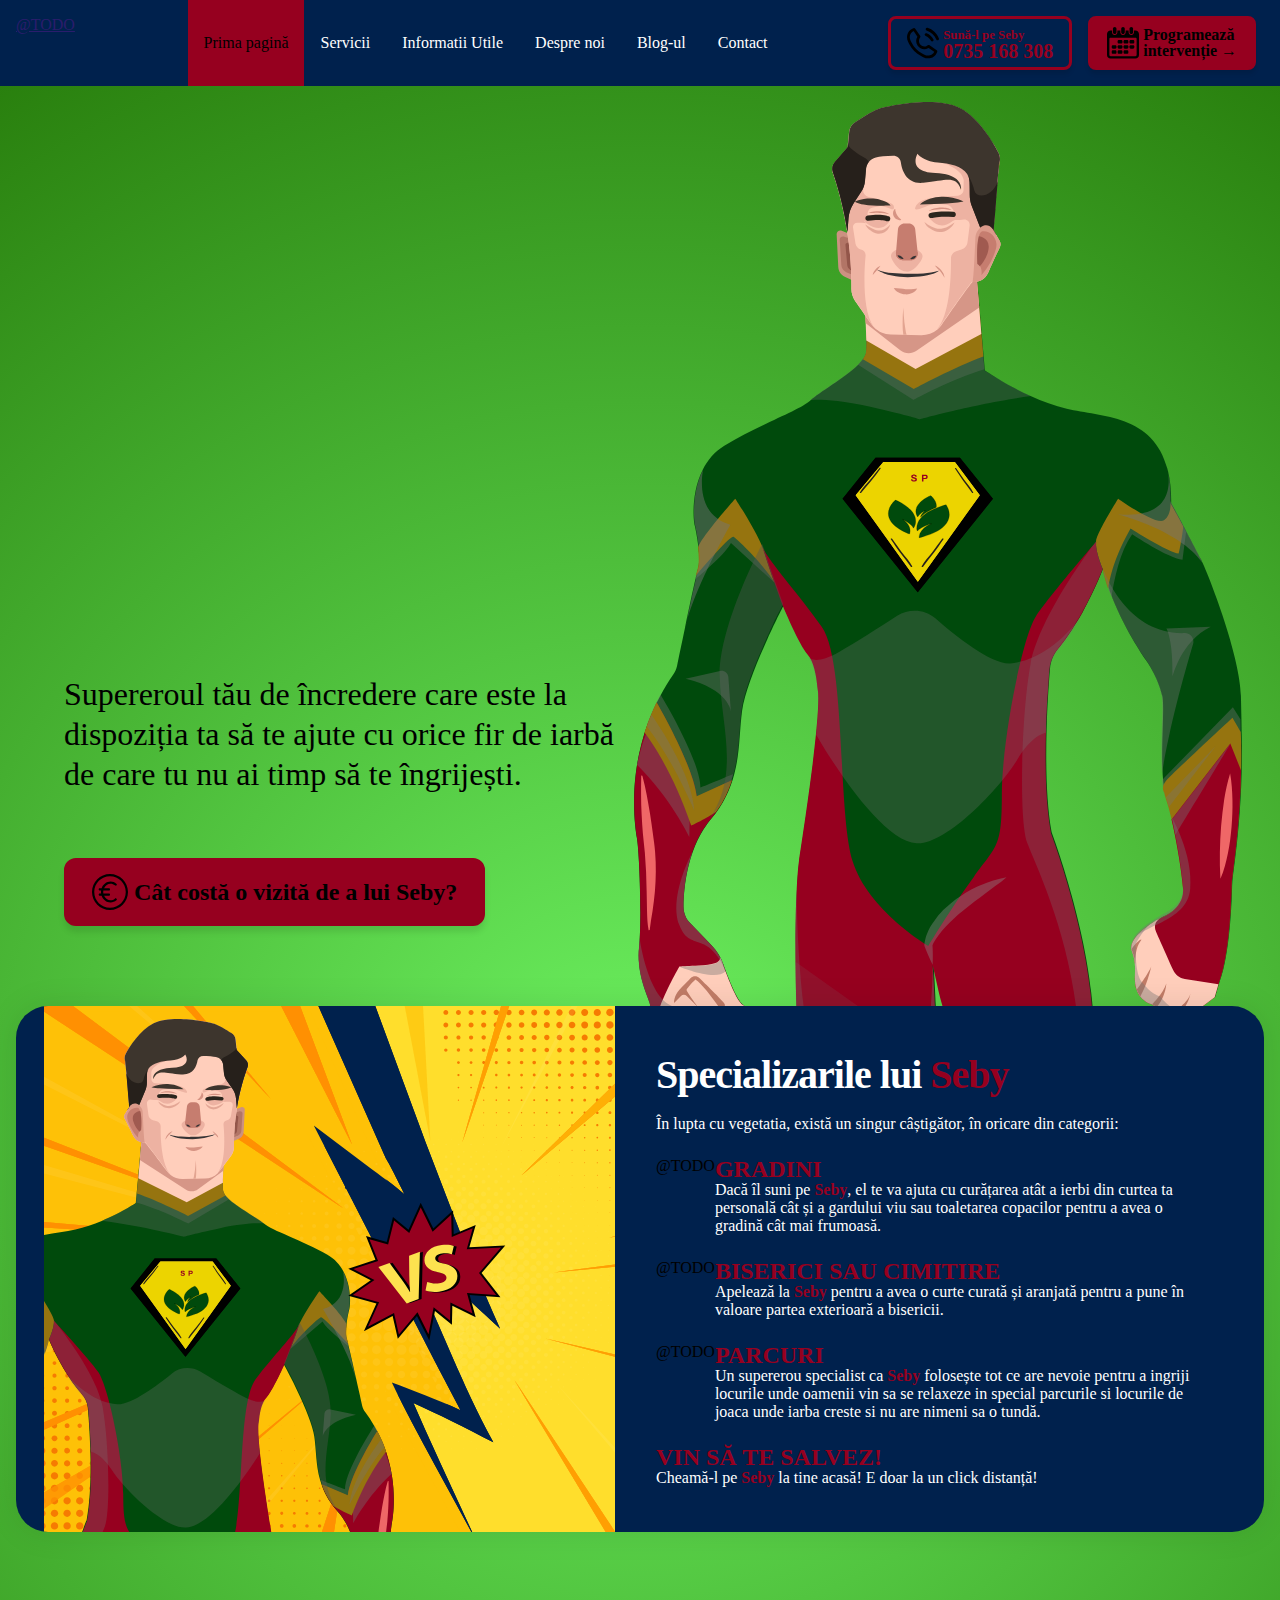
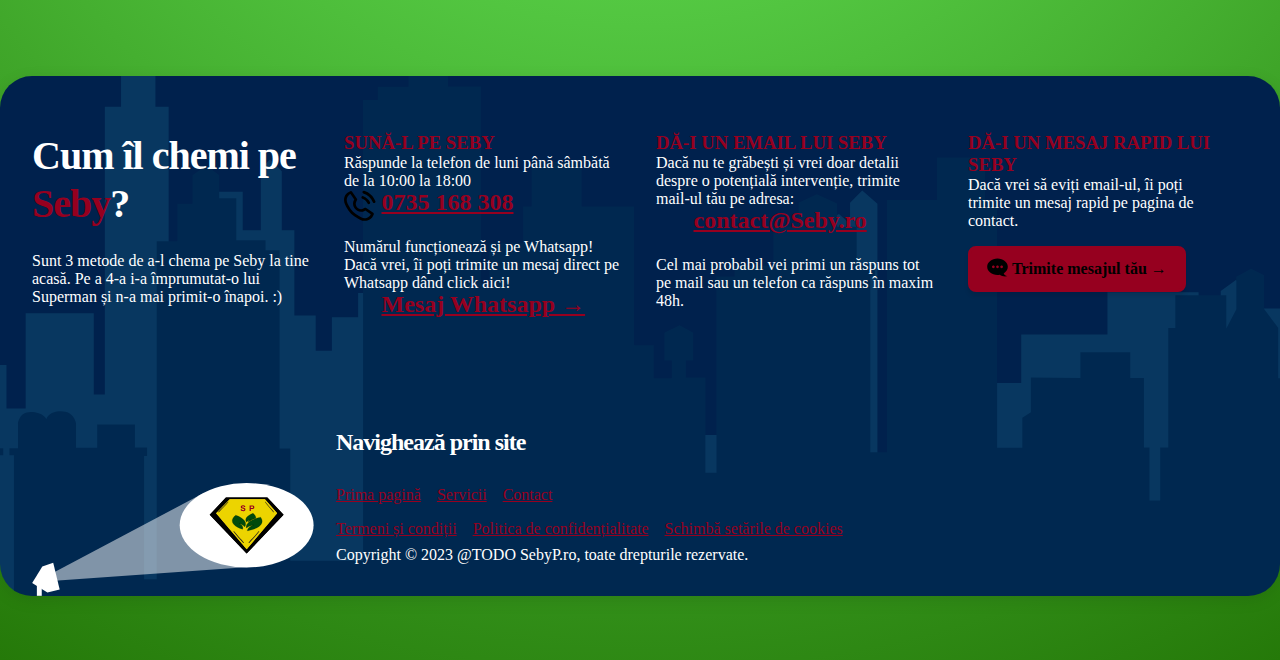
==== commit bba64df6: "la munca" ====
--- a/index.html
+++ b/index.html
@@ -16,13 +16,13 @@
         <div class="constainer">
             <header class="Header" id="header">
 				<div class="HeaderContainer LimitWidth">
-					<a class="Logo" href="#" title="Revino pe prima pagină a site-ului DeDeDe.ro">
-						<picture class="LogoPicture">
-							<source type="image/svg+xml" srcset="@todo" media="(min-width: 850px)" />
-							<source type="image/svg+xml" srcset="@todo" media="(min-width: 100px)" />
-							<img src="@todo" alt="DeDeDe.ro - Spații fără dăunători - Logo" width="102" height="34" />
-						</picture>
-					</a>
+						<a class="Logo" href="" title="Revino pe prima pagină a site-ului Seby.ro">
+							<picture class="LogoPicture">
+								<source type="image/svg+xml" srcset="@TODO" media="(min-width: 850px)" />
+								<source type="image/svg+xml" srcset="@todo" media="(min-width: 100px)" />
+								@TODO
+							</picture>
+						</a>
 					<button class="ToggleMenu" type="button" id="menuToggle">
 						<span class="ToggleText">Meniu</span>
 						<div class="ToggleIcon">
@@ -38,6 +38,15 @@
 							</li>
 							<li class="MainMenuItem">
 								<a href="#" class="MainMenuLink">Servicii</a>
+							</li>
+							<li class="MainMenuItem">
+								<a href="#" class="MainMenuLink">Informatii Utile</a>
+							</li>
+							<li class="MainMenuItem">
+								<a href="#" class="MainMenuLink">Despre noi</a>
+							</li>
+							<li class="MainMenuItem">
+								<a href="blog.html" class="MainMenuLink">Blog-ul</a>
 							</li>
 							<li class="MainMenuItem">
 								<a href="contact.html" class="MainMenuLink">Contact</a>
@@ -91,34 +100,39 @@
 			<section class="Hero">
 				<div class="HeroContainer LimitWidth">
 					<div class="HeroContent">
-						<h1 class="HeroTitle">
-							Gradini +<br />
-							Parcuri +<br />
-							Curti =<br />
-							<hr />
-							<strong class="HeroMain">SebyP.ro</strong>
-						</h1>
+						<br>
+						<br>
+						<br>
+						<br>
+						<br>
+						<br>
+						<br>
+						<br>
+						<br>
+						<br>
+						<br>
+						<br>
 						<p class="HeroText">Supereroul tău de încredere care este la dispoziția ta să te  ajute cu orice fir de iarbă de care tu nu ai timp să te îngrijești.</p>
-						<a class="CTAHero Button ButtonPrimary" href="#" title="Află prețul serviciilor de dezinfecție, dezinsecție și deratizare ale dedede.ro">
+						<a class="CTAHero Button ButtonPrimary" href="#" title="Află prețul serviciilor de dezinfecție, dezinsecție și deratizare ale Seby.ro">
 							<span class="ButtonText">Cât costă o vizită de a lui Seby?</span>
-							<svg class="ButtonIcon" width="30" height="30" viewBox="0 0 96 96" xmlns="http://www.w3.org/2000/svg" alt="Află prețurile dedede.ro">
+							<svg class="ButtonIcon" width="30" height="30" viewBox="0 0 96 96" xmlns="http://www.w3.org/2000/svg" alt="Află prețurile Seby.ro">
 								<path d="M48 0C21.5259 0 0 21.5259 0 48C0 74.4741 21.5259 96 48 96C74.4741 96 96 74.4741 96 48C96 21.5259 74.4741 0 48 0ZM48 6C71.2315 6 90 24.7685 90 48C90 71.2315 71.2315 90 48 90C24.7685 90 6 71.2315 6 48C6 24.7685 24.7685 6 48 6ZM49.5 20C38.5467 20 29.3428 27.5608 25.6875 38H21C20.8959 37.9946 20.7916 37.9946 20.6875 38C20.2935 38.0205 19.9074 38.1183 19.5512 38.288C19.195 38.4577 18.8757 38.6959 18.6116 38.989C18.3475 39.2821 18.1437 39.6243 18.0118 39.9962C17.88 40.3681 17.8227 40.7623 17.8432 41.1563C17.8638 41.5503 17.9617 41.9364 18.1314 42.2926C18.3012 42.6487 18.5394 42.9679 18.8326 43.232C19.1257 43.4961 19.468 43.6998 19.8399 43.8316C20.2118 43.9634 20.606 44.0206 21 44H24.25C24.0778 45.3096 24 46.6433 24 48C24 49.3551 24.0782 50.692 24.25 52H21C20.8959 51.9946 20.7916 51.9946 20.6875 52C20.2935 52.0205 19.9074 52.1183 19.5512 52.288C19.195 52.4577 18.8757 52.6959 18.6116 52.989C18.3475 53.2821 18.1437 53.6243 18.0118 53.9962C17.88 54.3681 17.8227 54.7623 17.8432 55.1563C17.8638 55.5503 17.9617 55.9364 18.1314 56.2926C18.3012 56.6487 18.5394 56.9679 18.8326 57.232C19.1257 57.4961 19.468 57.6998 19.8399 57.8316C20.2118 57.9634 20.606 58.0206 21 58H25.6875C29.3362 68.4536 38.537 76 49.5 76C55.2991 76 60.656 73.8259 64.9062 70.2812C65.2547 70.0473 65.5501 69.743 65.7735 69.3877C65.997 69.0325 66.1434 68.6344 66.2034 68.2191C66.2634 67.8037 66.2355 67.3804 66.1217 66.9765C66.0079 66.5726 65.8106 66.1971 65.5426 65.8742C65.2746 65.5512 64.9419 65.2881 64.5659 65.1018C64.1898 64.9155 63.7789 64.8102 63.3597 64.7926C62.9404 64.775 62.5221 64.8456 62.1318 64.9997C61.7415 65.1539 61.3879 65.3882 61.0938 65.6875C57.8251 68.4135 53.8258 70 49.5 70C41.9917 70 35.3712 65.1852 32.125 58H45C45.3975 58.0056 45.7922 57.9322 46.1611 57.7839C46.53 57.6357 46.8658 57.4156 47.1489 57.1365C47.432 56.8573 47.6568 56.5247 47.8103 56.158C47.9637 55.7912 48.0427 55.3976 48.0427 55C48.0427 54.6024 47.9637 54.2088 47.8103 53.842C47.6568 53.4753 47.432 53.1427 47.1489 52.8635C46.8658 52.5844 46.53 52.3643 46.1611 52.2161C45.7922 52.0678 45.3975 51.9944 45 52H30.3125C30.1047 50.7089 30 49.3666 30 48C30 46.6227 30.1015 45.3006 30.3125 44H45C45.3975 44.0056 45.7922 43.9322 46.1611 43.7839C46.53 43.6357 46.8658 43.4156 47.1489 43.1365C47.432 42.8573 47.6568 42.5247 47.8103 42.158C47.9637 41.7912 48.0427 41.3976 48.0427 41C48.0427 40.6024 47.9637 40.2088 47.8103 39.842C47.6568 39.4753 47.432 39.1427 47.1489 38.8635C46.8658 38.5844 46.53 38.3643 46.1611 38.2161C45.7922 38.0678 45.3975 37.9944 45 38H32.125C35.3754 30.8292 42.0008 26 49.5 26C53.8258 26 57.8251 27.5553 61.0938 30.2812C61.3879 30.5806 61.7415 30.8149 62.1318 30.969C62.5221 31.1232 62.9404 31.1937 63.3597 31.1761C63.7789 31.1586 64.1898 31.0532 64.5659 30.8669C64.9419 30.6806 65.2746 30.4175 65.5426 30.0946C65.8106 29.7717 66.0079 29.3961 66.1217 28.9922C66.2355 28.5883 66.2634 28.165 66.2034 27.7497C66.1434 27.3344 65.997 26.9362 65.7735 26.581C65.5501 26.2258 65.2547 25.9214 64.9062 25.6875C60.656 22.1429 55.2991 20 49.5 20Z" />
 							</svg>
 						</a>
 					</div>
-					<img class="HeroImage" src="./assets/Seby.svg" width="130" height="328" alt="Supereroul DeDeDe este tot timpul la un click distanță, gata să te ajute cu problemele tale de dezinfecție, dezinsecție și deratizare!" />
+					<img class="HeroImage" src="./assets/Hero.svg" width="130" height="328" alt="Supereroul Seby este tot timpul la un click distanță, gata să te ajute cu problemele tale de dezinfecție, dezinsecție și deratizare!" />
 				</div>
 			</section>
 			<section class="Services LimitWidth">
 				<h2 class="SectionTitle">Specializarile lui <strong class="Highlight">Seby</strong></h2>
 				<p class="SectionText">În lupta cu vegetatia, există un singur câștigător, în oricare din categorii:</p>
-				<img src="./assets/servicii.svg" class="ServicesImage" width="320" height="261" alt="Detalii despre serviciile de dezinsecție, dezinfecție și deratizare oferite de dedede.ro" />
+				<img src="./assets/servicii2.svg" class="ServicesImage" width="320" height="261" alt="Detalii despre serviciile de dezinsecție, dezinfecție și deratizare oferite de Seby.ro" />
 				<ul class="ServicesList">
 					<li class="ServicesItem" itemscope itemtype="https://schema.org/Service">
 						<meta itemprop="serviceType" content="DDD" />
 						<meta itemprop="providerMobility" content="dynamic" />
 						<span class="Hidden" itemprop="provider" itemscope itemtype="https://schema.org/LocalBusiness">
-							<img src="./images/dedede-logo-mobile.png" alt="DeDeDe.ro - Spații fără dăunători - Logo" width="102" height="34" itemprop="image" />
+							<img src="./images/Seby-logo-mobile.png" alt="Seby.ro - Spații fără dăunători - Logo" width="102" height="34" itemprop="image" />
 							<span itemprop="name">SebyP.ro</span> oferă servicii de curatare a:
 						</span>
 						@TODO
@@ -137,7 +151,7 @@
 						<meta itemprop="serviceType" content="DDD" />
 						<meta itemprop="providerMobility" content="dynamic" />
 						<span class="Hidden" itemprop="provider" itemscope itemtype="https://schema.org/LocalBusiness">
-							<img src="./images/dedede-logo-mobile.png" alt="DeDeDe.ro - Spații fără dăunători - Logo" width="102" height="34" itemprop="image" />
+							<img src="./images/Seby-logo-mobile.png" alt="Seby.ro - Spații fără dăunători - Logo" width="102" height="34" itemprop="image" />
 							<span itemprop="name">SebyP.ro</span> oferă servicii de
 						</span>
 						@TODO
@@ -156,7 +170,7 @@
 						<meta itemprop="serviceType" content="DDD" />
 						<meta itemprop="providerMobility" content="dynamic" />
 						<span class="Hidden" itemprop="provider" itemscope itemtype="https://schema.org/LocalBusiness">
-							<img src="./images/dedede-logo-mobile.png" alt="DeDeDe.ro - Spații fără dăunători - Logo" width="102" height="34" itemprop="image" />
+							<img src="./images/Seby-logo-mobile.png" alt="Seby.ro - Spații fără dăunători - Logo" width="102" height="34" itemprop="image" />
 							<span itemprop="name">SebyP.ro</span> oferă servicii de
 						</span>
 						@TODO
@@ -173,22 +187,11 @@
 					</li>
 				</ul>
 				<h3 class="ServiceName">VIN SĂ TE SALVEZ!</h3>
-				<p class="ServiceText">Cheamă-l pe <strong class="Highlight">Seby</strong> la tine acasă! E doar la un click distanță:</p>
-				<a class="CTAServices Button ButtonPrimary" href="#" title="Intră în contact cu specialiștii dedede pentru o programare imediată">
-					<span class="ButtonText">Sună-mă acum!</span>
-					<svg class="ButtonIcon" width="30" height="30" xmlns="http://www.w3.org/2000/svg" x="0px" y="0px" viewBox="0 0 31.9 30.6" alt="Intră în contact cu dedede">
-						<path d="M2.3,16.6c2.5,5,6.6,9.1,11.7,11.7l2.2,1.1c1.5,0.8,3.2,1.2,4.9,1.2c0.9,0,1.8-0.1,2.6-0.3c2.6-0.7,4.7-2.5,5.8-4.9l0.6-1.2
-						c0.3-0.6,0.1-1.3-0.5-1.7l-7.1-5c-0.4-0.3-1-0.3-1.5-0.1l-1.4,0.8c-2.4,1.2-5.4,0.3-6.8-2c-1.1-1.6-1.2-3.6-0.3-5.3l0.7-1.3
-						c0.3-0.5,0.2-1-0.1-1.5L8.2,1C7.8,0.4,7.1,0.2,6.5,0.5L5.3,1.1C2.9,2.1,1,4.3,0.4,6.8C-0.3,9.3,0,12,1.2,14.4L2.3,16.6z M3,7.6
-						c0.3-1,0.8-2,1.6-2.8c0.5-0.5,1.2-0.9,1.8-1.3l0.2-0.1L10.4,9l-0.3,0.5c-1.4,2.6-1.3,5.7,0.4,8.2c2.2,3.5,6.7,4.8,10.4,2.9l0.7-0.4
-						l5.5,3.8L27,24.2c-0.3,0.7-0.7,1.3-1.3,1.8c-0.8,0.8-1.7,1.3-2.8,1.6c-1.9,0.5-3.8,0.3-5.5-0.6l-2.3-1.2C10.7,23.5,7,19.9,4.8,15.4
-						l-1.1-2.2C2.7,11.4,2.5,9.4,3,7.6z M18.7,1c0.2-0.7,1-1.1,1.7-0.9c5.2,1.6,9.4,5.5,11.4,10.6c0.3,0.7-0.1,1.5-0.8,1.8
-						c-0.7,0.3-1.5-0.1-1.8-0.8c-1.7-4.3-5.3-7.5-9.7-8.9C18.9,2.6,18.4,1.8,18.7,1C18.7,1,18.7,1,18.7,1z M17.7,6.4
-						c0.3-0.7,1-1.1,1.8-0.8c3,1.1,5.5,3.3,6.9,6.2c0.3,0.7,0,1.5-0.7,1.8c-0.7,0.3-1.5,0-1.8-0.6c-1.1-2.2-3-4-5.3-4.8
-						C17.8,7.9,17.4,7.1,17.7,6.4L17.7,6.4z" />
-					</svg>
-				</a>
+				<p class="ServiceText">Cheamă-l pe <strong class="Highlight">Seby</strong> la tine acasă! E doar la un click distanță!</p>
 			</section>
+			<br>
+			<br>
+			<br>
 			<br>
 			<br>
 			<br>
@@ -197,14 +200,14 @@
 			<section class="Contact LimitWidth">
 				<div class="ContactContainer">
 					<h2 class="SectionTitle">Cum îl chemi pe <strong class="Highlight">Seby</strong>?</h2>
-					<p class="ContactText">Sunt 3 metode de a-l chema pe dedede la tine acasă. Pe a 4-a i-a împrumutat-o lui Superman și n-a mai primit-o înapoi. :)</p>
+					<p class="ContactText">Sunt 3 metode de a-l chema pe Seby la tine acasă. Pe a 4-a i-a împrumutat-o lui Superman și n-a mai primit-o înapoi. :)</p>
 				</div>
 				<div class="ContactContainer">
 					<h3 class="FooterSubtitle">Sună-l pe Seby</h3>
 					<p class="ContactText">Răspunde la telefon de luni până sâmbătă de la 10:00 la 18:00</p>
-					<a href="tel:0040744885566" class="FooterButton Button ButtonTertiary" title="Sună-l pe DeDeDe chiar acum!">
+					<a href="tel:0040744885566" class="FooterButton Button ButtonTertiary" title="Sună-l pe Seby chiar acum!">
 						<span class="ButtonText">0735 168 308</span>
-						<svg class="ButtonIcon" width="30" height="30" xmlns="http://www.w3.org/2000/svg" x="0px" y="0px" viewBox="0 0 31.9 30.6" alt="Sună-l pe dedede pentru dezinsecție, dezinfecție sau deratizare!">
+						<svg class="ButtonIcon" width="30" height="30" xmlns="http://www.w3.org/2000/svg" x="0px" y="0px" viewBox="0 0 31.9 30.6" alt="Sună-l pe Seby">
 							<path d="M2.3,16.6c2.5,5,6.6,9.1,11.7,11.7l2.2,1.1c1.5,0.8,3.2,1.2,4.9,1.2c0.9,0,1.8-0.1,2.6-0.3c2.6-0.7,4.7-2.5,5.8-4.9l0.6-1.2
 							c0.3-0.6,0.1-1.3-0.5-1.7l-7.1-5c-0.4-0.3-1-0.3-1.5-0.1l-1.4,0.8c-2.4,1.2-5.4,0.3-6.8-2c-1.1-1.6-1.2-3.6-0.3-5.3l0.7-1.3
 							c0.3-0.5,0.2-1-0.1-1.5L8.2,1C7.8,0.4,7.1,0.2,6.5,0.5L5.3,1.1C2.9,2.1,1,4.3,0.4,6.8C-0.3,9.3,0,12,1.2,14.4L2.3,16.6z M3,7.6
@@ -217,9 +220,9 @@
 						</svg>
 					</a>
 					<p class="ContactText">Numărul funcționează și pe Whatsapp! Dacă vrei, îi poți trimite un mesaj direct pe Whatsapp dând click aici!</p>
-					<a href="contact.html" class="FooterButton Button ButtonTertiary" title="Scrie-i pe Whatsapp lui DeDeDe chiar acum!">
+					<a href="contact.html" class="FooterButton Button ButtonTertiary" title="Scrie-i pe Whatsapp lui Seby chiar acum!">
 						<span class="ButtonText">Mesaj Whatsapp &rarr;</span>
-						<svg class="ButtonIcon" width="35" height="30" viewBox="0 0 35 30" fill="none" xmlns="http://www.w3.org/2000/svg" alt="Trimite-i un mesaj pe Whatsapp lui dedede chiar acum">
+						<svg class="ButtonIcon" width="35" height="30" viewBox="0 0 35 30" fill="none" xmlns="http://www.w3.org/2000/svg" alt="Trimite-i un mesaj pe Whatsapp lui Seby chiar acum">
 							<path d="M23.7771 0.510836C24.2415 0.650155 24.7059 0.789474 25.1703 0.975232C25.6347 1.16099 26.0991 1.34675 26.517 1.57895C26.935 1.76471 27.3994 1.9969 27.7709 2.27554C28.2353 2.55418 28.6068 2.83282 29.0248 3.11146C29.3963 3.39009 29.7678 3.71517 30.1393 4.08669C30.5108 4.41176 30.8359 4.73684 31.161 5.10836C31.4861 5.47988 31.7647 5.89783 32.0898 6.26935C32.3684 6.68731 32.6471 7.10526 32.8793 7.52322C33.1115 7.94118 33.3437 8.35913 33.5294 8.82353C33.7616 9.28793 33.9474 9.75232 34.0867 10.2167C34.226 10.6811 34.3653 11.1455 34.5046 11.6099C34.5975 12.1207 34.6904 12.5851 34.7368 13.0495C34.8297 13.5604 34.8762 14.0712 34.8762 14.5356C34.8762 15.0464 34.8762 15.5108 34.8297 15.9752C34.8297 16.4861 34.7368 16.9505 34.6904 17.4613C34.5975 17.9721 34.5046 18.4365 34.3653 18.9009C34.226 19.3653 34.0867 19.8297 33.9009 20.2941C33.7616 20.7585 33.5294 21.2229 33.3437 21.6409C33.1115 22.0588 32.8793 22.5232 32.6006 22.9412C32.3684 23.3591 32.0898 23.7306 31.7647 24.1486C31.4861 24.5201 31.161 24.8916 30.8359 25.2632C30.5108 25.6347 30.1393 25.9598 29.7678 26.2848C29.3963 26.6099 29.0248 26.935 28.6068 27.2136C28.1889 27.4923 27.7709 27.7709 27.3994 28.0031L27.1672 28.1424C26.7957 28.3282 26.4241 28.5139 26.0526 28.6997C25.5882 28.8854 25.1238 29.0712 24.7059 29.2105C24.2415 29.3963 23.7771 29.4892 23.2663 29.6285C22.8019 29.7214 22.3375 29.8142 21.8266 29.9071H21.7337H21.6873C21.2693 29.9536 20.805 30 20.3406 30C19.8762 30 19.3653 30 18.9009 30C18.4365 29.9536 17.9257 29.9071 17.4149 29.8142C16.9505 29.7214 16.4396 29.6285 15.9752 29.4892C15.6966 29.4427 15.418 29.3498 15.0929 29.2105C14.8142 29.1176 14.4892 29.0248 14.2105 28.8854C13.8854 28.7926 13.6068 28.6533 13.3282 28.5139C13.0495 28.3746 12.7709 28.2353 12.4923 28.0495C12.2136 27.9102 11.9814 27.7709 11.7957 27.6316C11.5635 27.4923 11.3777 27.3994 11.1919 27.2601L11.0991 27.1672C10.9133 27.0279 10.6811 26.8885 10.4954 26.7028C10.356 26.6099 10.2167 26.517 10.0774 26.3777L2.83282 26.7028H2.27554L1.53251 26.7492H1.02167L0 26.7957L0.510836 25.9133L0.743034 25.4489L1.06811 24.8916L1.11455 24.8452L1.39319 24.3344L5.1548 17.8328C5.10836 17.6471 5.06192 17.4613 5.06192 17.322L5.01548 16.9505L4.96904 16.7183V16.5789C4.9226 16.3003 4.9226 16.0217 4.87616 15.7895L4.9226 15.743C4.87616 15.5108 4.87616 15.2322 4.87616 14.9536C4.87616 14.6285 4.87616 14.3034 4.9226 13.9783C4.9226 13.6997 4.96904 13.3746 5.01548 13.0495C5.06192 12.7245 5.10836 12.3994 5.1548 12.0743C5.24768 11.7492 5.29412 11.4241 5.387 11.1455C5.52632 10.6811 5.66563 10.2167 5.85139 9.75232C6.03715 9.24149 6.22291 8.82353 6.40867 8.40557C6.64087 7.94118 6.87306 7.52322 7.1517 7.10526C7.3839 6.68731 7.66254 6.26935 7.98762 5.89783C8.26625 5.47988 8.59133 5.10836 8.91641 4.78328C9.28792 4.41176 9.613 4.08669 9.98452 3.76161C10.356 3.43653 10.7276 3.11146 11.1455 2.83282C11.5635 2.50774 11.9814 2.27554 12.3994 2.04334C12.8173 1.76471 13.2353 1.57895 13.6997 1.34675C14.1176 1.16099 14.582 0.975232 15.0464 0.835913C15.5108 0.650155 15.9752 0.510836 16.4861 0.417957C16.9505 0.278638 17.4613 0.185759 17.9257 0.139319C18.3901 0.0928793 18.9009 0.0464396 19.4118 0.0464396V0C19.8762 0 20.387 0 20.8514 0.0464396C21.3622 0.0928793 21.8266 0.139319 22.3375 0.232198C22.8019 0.278638 23.3127 0.417957 23.7771 0.510836ZM10.1703 23.2198H10.7276H10.9133H11.0062L11.2384 23.1734L11.4241 23.3591L11.517 23.452L11.6563 23.5449C11.8421 23.7306 12.0279 23.9164 12.2136 24.0557C12.3994 24.2415 12.5851 24.3808 12.7709 24.5201C12.9567 24.6594 13.1889 24.7988 13.4211 24.9381C13.6068 25.1238 13.839 25.2167 14.0248 25.356C14.257 25.4489 14.4892 25.5882 14.7214 25.6811C14.8607 25.774 15.0464 25.8669 15.1858 25.9133H15.2322L15.3715 26.0062C15.6037 26.0991 15.8824 26.1919 16.0681 26.2384C16.3003 26.3313 16.5325 26.3777 16.8111 26.4706C17.1827 26.5635 17.6006 26.6563 17.9721 26.7028C18.3437 26.7957 18.7152 26.8421 19.1331 26.8421C19.5046 26.8885 19.8762 26.8885 20.2941 26.8885C20.6656 26.8421 21.0371 26.8421 21.4087 26.7957C21.8266 26.7492 22.1981 26.6563 22.5697 26.5635C22.9412 26.4706 23.3127 26.3777 23.6842 26.2384C24.0557 26.1455 24.4272 26.0062 24.7523 25.8204C25.1238 25.6811 25.4489 25.4954 25.8204 25.3096C26.1455 25.0774 26.4706 24.8916 26.7957 24.6594C27.1207 24.4272 27.3994 24.195 27.7245 23.9164C28.0031 23.6842 28.2817 23.4056 28.5604 23.1269C28.7926 22.8483 29.0712 22.5697 29.3034 22.2446C29.5356 21.9195 29.7678 21.5944 29.9536 21.2694C30.1393 20.9443 30.3251 20.6192 30.5108 20.2477C30.6966 19.9226 30.8359 19.5511 30.9752 19.1796C31.1145 18.8545 31.2074 18.483 31.3467 18.065C31.4396 17.6935 31.5325 17.322 31.5789 16.9505C31.6254 16.5789 31.6718 16.161 31.7183 15.7895C31.7647 15.418 31.7647 15 31.7183 14.6285C31.7183 14.257 31.7183 13.9319 31.6718 13.5604L31.6254 13.4675C31.5789 13.096 31.5325 12.7245 31.4396 12.3065C31.3467 11.935 31.2539 11.5635 31.1145 11.192C30.9752 10.8204 30.8359 10.4954 30.6966 10.1238C30.5573 9.79876 30.3715 9.42725 30.1393 9.10217C29.7678 8.40557 29.3034 7.75542 28.7926 7.19814C28.3282 6.64087 27.7709 6.13003 27.2136 5.66563L27.1207 5.61919C26.7957 5.387 26.4706 5.1548 26.1455 4.9226C25.8204 4.73684 25.4954 4.55108 25.1238 4.36532C24.7988 4.22601 24.4272 4.04025 24.0557 3.90093C23.7306 3.80805 23.3591 3.66873 22.9412 3.57585C22.5697 3.43653 22.1517 3.39009 21.8266 3.29721C21.4087 3.25077 21.0371 3.20433 20.6656 3.15789C20.2477 3.15789 19.8762 3.15789 19.5046 3.15789C19.0867 3.15789 18.7152 3.20433 18.3437 3.25077C17.9257 3.29721 17.5542 3.39009 17.1827 3.43653C16.8111 3.52941 16.4396 3.66873 16.0681 3.76161C15.6966 3.90093 15.3251 4.04025 15 4.22601C14.6285 4.36532 14.3034 4.55108 13.9319 4.73684C13.6068 4.9226 13.2817 5.1548 12.9567 5.387C12.6316 5.61919 12.3529 5.85139 12.0279 6.08359C11.7492 6.36223 11.4706 6.64087 11.2384 6.9195C10.9598 7.19814 10.6811 7.47678 10.4489 7.80186L10.356 7.94118C10.1703 8.17338 9.98452 8.45201 9.79876 8.73065C9.613 9.05573 9.42724 9.42725 9.24149 9.75232C9.05573 10.1238 8.91641 10.4954 8.77709 10.8204C8.63777 11.192 8.54489 11.5635 8.40557 11.935C8.35913 12.2136 8.31269 12.4458 8.26625 12.678C8.21981 12.9102 8.17337 13.1424 8.12693 13.4211C8.08049 13.6997 8.08049 13.9319 8.03405 14.1641C8.03405 14.3963 8.03405 14.6749 8.03405 14.9071C7.98762 15.1393 8.03405 15.418 8.03405 15.6502C8.03405 15.8824 8.08049 16.161 8.08049 16.3932C8.12693 16.6254 8.17337 16.8576 8.21981 17.1362C8.26625 17.3684 8.31269 17.6006 8.35913 17.8328L8.40557 17.9721V18.0186V18.1115L8.45201 18.3437L8.35913 18.5294L8.31269 18.6223L8.26625 18.7152L8.21981 18.7616L7.80186 19.5511L7.43034 20.1548L6.9195 21.0836L5.52632 23.452L9.89164 23.2663L10.1238 23.2198H10.1703Z" />
 							<path fill-rule="evenodd" clip-rule="evenodd" d="M15.1858 5.89788C12.678 6.96599 11.8885 9.24153 12.3529 11.7957C12.6316 13.3282 13.1889 14.8607 14.1641 16.7183C15.1393 18.5759 16.3932 20.3406 17.7399 21.7338C21.3622 25.449 27.2136 24.7988 25.2632 21.548C24.2879 20.0155 23.7306 18.7617 23.7306 18.7617C23.7306 18.7617 23.3127 17.8793 22.4768 18.3901C21.5944 18.9474 20.7585 19.5511 20.3406 19.4583C19.6904 19.3654 14.582 12.8174 16.5325 11.7957C17.4149 11.3778 18.9474 10.8669 18.2972 9.79881C17.8328 9.00933 16.161 6.17652 16.161 6.17652C16.161 6.17652 15.8359 5.5728 15.1858 5.89788Z" />
 						</svg>
@@ -228,9 +231,9 @@
 				<div class="ContactContainer">
 					<h3 class="FooterSubtitle">Dă-i un email lui Seby</h3>
 					<p class="ContactText">Dacă nu te grăbești și vrei doar detalii despre o potențială intervenție, trimite mail-ul tău pe adresa:</p>
-					<a href="mailto:contact@dedede.ro" class="FooterButton Button ButtonTertiary" title="Trimite-i un mail lui DeDeDe chiar acum!">
-						<span class="ButtonText">contact@SebyP.ro</span>
-						<svg class="ButtonIcon" width="30" height="30" alt="Discută cu DeDeDe pe mail" viewBox="0 0 30 30" fill="none" xmlns="http://www.w3.org/2000/svg">
+					<a href="mailto:contact@Seby.ro" class="FooterButton Button ButtonTertiary" title="Trimite-i un mail lui Seby chiar acum!">
+						<span class="ButtonText">contact@Seby.ro</span>
+						<svg class="ButtonIcon" width="30" height="30" alt="Discută cu Seby pe mail" viewBox="0 0 30 30" fill="none" xmlns="http://www.w3.org/2000/svg">
 							<path d="M15 30C17.9667 30 20.8668 29.1203 23.3335 27.472C25.8003 25.8238 27.7229 23.4811 28.8582 20.7403C29.9935 17.9994 30.2905 14.9834 29.7118 12.0736C29.133 9.16393 27.7044 6.49119 25.6066 4.3934C23.5088 2.29562 20.8361 0.867006 17.9263 0.288227C15.0166 -0.290551 12.0006 0.00649924 9.25975 1.14181C6.51885 2.27713 4.17618 4.19972 2.52796 6.66645C0.879734 9.13319 0 12.0333 0 15C0 18.9782 1.58035 22.7936 4.3934 25.6066C7.20644 28.4196 11.0217 30 15 30ZM7.698 10.776C7.87591 10.3471 8.18084 9.98301 8.5718 9.73256C8.96277 9.4821 9.42103 9.35733 9.885 9.375C11.583 9.375 13.281 9.375 14.985 9.375C16.689 9.375 18.393 9.375 20.085 9.375C20.5427 9.3556 20.9959 9.47311 21.3865 9.71251C21.7771 9.95191 22.0875 10.3023 22.278 10.719C22.3161 10.7719 22.341 10.8332 22.3506 10.8978C22.3601 10.9623 22.3541 11.0282 22.3329 11.0899C22.3118 11.1516 22.2761 11.2073 22.229 11.2524C22.1819 11.2975 22.1246 11.3306 22.062 11.349L15.3 14.88C15.2146 14.9289 15.1179 14.9547 15.0195 14.9547C14.9211 14.9547 14.8244 14.9289 14.739 14.88L7.887 11.319C7.83354 11.3025 7.78471 11.2736 7.74446 11.2348C7.7042 11.1959 7.67364 11.1481 7.65525 11.0953C7.63686 11.0424 7.63114 10.986 7.63857 10.9305C7.64599 10.8751 7.66635 10.8221 7.698 10.776ZM8.145 13.029C10.275 14.143 12.403 15.253 14.529 16.359C14.672 16.4437 14.8352 16.4885 15.0015 16.4885C15.1678 16.4885 15.331 16.4437 15.474 16.359C17.59 15.249 19.709 14.149 21.831 13.059C21.893 13.0245 21.9597 12.9993 22.029 12.984C22.0855 12.9647 22.1459 12.9598 22.2048 12.9699C22.2637 12.9799 22.3191 13.0046 22.3659 13.0416C22.4128 13.0786 22.4496 13.1268 22.473 13.1817C22.4965 13.2366 22.5057 13.2966 22.5 13.356C22.5 14.77 22.5 16.183 22.5 17.595C22.5172 17.9615 22.5041 18.3287 22.461 18.693C22.3758 19.2371 22.097 19.7322 21.6759 20.0871C21.2548 20.4421 20.7197 20.6331 20.169 20.625C18.777 20.625 17.385 20.625 15.996 20.625H9.879C9.3587 20.6368 8.8496 20.473 8.43378 20.1601C8.01796 19.8471 7.71967 19.4032 7.587 18.9C7.53223 18.7046 7.50299 18.5029 7.5 18.3C7.5 16.668 7.5 15.036 7.5 13.401C7.5 12.99 7.764 12.834 8.145 13.029Z" />
 						</svg>
 					</a>
@@ -239,27 +242,31 @@
 				<div class="ContactContainer MobileSignal">
 					<h3 class="FooterSubtitle">Dă-i un mesaj rapid lui Seby</h3>
 					<p class="ContactText">Dacă vrei să eviți email-ul, îi poți trimite un mesaj rapid pe pagina de contact.</p>
-					<a href="contact.html" class="FooterButton Button ButtonPrimary" title="Scrie-i un mesaj lui DeDeDe direct pe site!">
+					<a href="contact.html" class="FooterButton Button ButtonPrimary" title="Scrie-i un mesaj lui Seby direct pe site!">
 						<span class="ButtonText">Trimite mesajul tău &rarr;</span>
-						<svg class="ButtonIcon" width="23" height="20" viewBox="0 0 47 40" xmlns="http://www.w3.org/2000/svg" alt="Trimite un mesaj rapid către DeDeDe acum">
+						<svg class="ButtonIcon" width="23" height="20" viewBox="0 0 47 40" xmlns="http://www.w3.org/2000/svg" alt="Trimite un mesaj rapid către Seby acum">
 							<path d="M44.6355 38.7818C41.9739 38.3033 38.8355 36.5187 37.3385 33.211C42.9386 29.8402 46.577 24.4971 46.577 18.4616C46.577 8.2662 36.2447 0 23.5 0C10.7553 0 0.422951 8.2662 0.422951 18.4616C0.422951 28.6571 10.7553 36.9233 23.5 36.9233C25.2092 36.9233 26.8708 36.7633 28.4723 36.4817C32.8724 39.5202 38.0908 40.4956 44.4878 39.7725C44.8693 39.7418 45.0355 39.5448 45.0355 39.271C45.0386 39.0264 44.8647 38.8279 44.6355 38.7818ZM14.2692 21.5386C12.5707 21.5386 11.1922 20.1616 11.1922 18.4616C11.1922 16.7632 12.5707 15.3847 14.2692 15.3847C15.9677 15.3847 17.3461 16.7632 17.3461 18.4616C17.3461 20.1616 15.9677 21.5386 14.2692 21.5386ZM23.5 21.5386C21.8015 21.5386 20.4231 20.1616 20.4231 18.4616C20.4231 16.7632 21.8015 15.3847 23.5 15.3847C25.1985 15.3847 26.5769 16.7632 26.5769 18.4616C26.5769 20.1616 25.1985 21.5386 23.5 21.5386ZM32.7308 21.5386C31.0323 21.5386 29.6539 20.1616 29.6539 18.4616C29.6539 16.7632 31.0323 15.3847 32.7308 15.3847C34.4293 15.3847 35.8078 16.7632 35.8078 18.4616C35.8078 20.1616 34.4293 21.5386 32.7308 21.5386Z" />
 						</svg>
 					</a>
-					<svg class="BatmanSignal" width="280" height="114" viewBox="0 0 280 114" xmlns="http://www.w3.org/2000/svg">
-						<path d="M1.34631e-05 99.6603L10.1 83.1234L20.9305 79.3314L27.3675 105.968L15.1589 108.919L1.34631e-05 99.6603Z" class="FillWhite" />
-						<ellipse cx="213.391" cy="42.0554" rx="66.6095" ry="41.9841"  class="FillWhite" />
-						<path d="M212.898 74.2499H212.999C213.288 74.2122 213.955 74.1367 229.984 59.3408C234.777 54.9121 245.975 44.5197 246.378 43.5761C246.541 43.1986 246.881 42.406 241.257 31.1958C240.338 29.3589 235.683 20.1744 234.538 19.3188C233.142 18.2745 211.602 18.262 210.684 18.262C192.591 18.262 192.176 19.0546 191.899 19.5704L191.497 20.3253C179.884 42.1795 179.884 42.8967 179.884 43.2867C179.884 43.6642 179.884 44.3687 195.85 59.3282C211.778 74.2499 212.558 74.2499 212.898 74.2499ZM181.457 43.1609C181.821 42.2173 183.759 38.0905 192.843 21.0173L193.145 20.4386C194.227 20.0863 199.952 19.7592 210.684 19.7592C222.85 19.7592 232.425 20.1744 233.658 20.5518C235.281 22.2252 244.465 40.6068 244.918 43.0351C242.792 45.6143 216.232 70.1232 212.873 72.6269C209.438 70.2113 183.734 46.1301 181.457 43.1609Z" class="FillDark" />
+					<svg class="BatmanSignal" width="347" height="139" viewBox="0 0 347 139" fill="none" xmlns="http://www.w3.org/2000/svg">
+						<path d="M0.202386 123.347L12.7118 102.865L26.1261 98.1688L34.0987 131.16L18.9776 134.814L0.202386 123.347Z" fill="white"/>
+						<ellipse cx="264.5" cy="52" rx="82.5" ry="52" fill="white"/>
+						<path d="M21.5 113L211 12.5C211 12.5 131.5 82.5 282 102.5L28 120.5L21.5 113Z" fill="white" fill-opacity="0.5"/>
+						<rect x="6" y="123" width="6" height="16" fill="white"/>
 						<mask id="mask0" mask-type="alpha" maskUnits="userSpaceOnUse" x="181" y="19" width="64" height="54">
 							<path d="M244.918 43.0225C244.465 40.5942 235.281 22.2126 233.658 20.5392C232.425 20.1618 222.85 19.7466 210.684 19.7466C199.952 19.7466 194.227 20.0863 193.145 20.426L192.843 21.0047C183.759 38.0779 181.822 42.2047 181.457 43.1483C183.747 46.1176 209.438 70.1987 212.886 72.6143C216.245 70.1106 242.792 45.6017 244.918 43.0225Z" />
 						</mask>
-						<g mask="url(#mask0)">
-							<path d="M222.752 65.8686L220.753 63.868C220.564 63.6789 220.313 63.5765 220.045 63.5765H219.002C219.03 63.2379 219.049 62.9031 219.049 62.5762C219.049 62.4502 219.034 62.3439 219.03 62.2218L221.623 60.3945C221.891 60.2094 222.048 59.9022 222.048 59.5792V57.5786C222.048 57.0273 221.599 56.5783 221.048 56.5783C220.498 56.5783 220.049 57.0273 220.049 57.5786V59.0594L218.624 60.0636C218.125 58.8546 217.22 58.2127 216.059 57.8897C216.067 57.7913 216.09 57.6968 216.09 57.5944C216.09 57.4093 216.067 57.2281 216.035 57.0509C217.235 56.3538 218.054 55.07 218.054 53.5853C218.054 53.0339 217.605 52.585 217.054 52.585C216.503 52.585 216.055 53.0339 216.055 53.5853C216.055 54.3296 215.646 54.9755 215.044 55.326C214.516 54.8652 213.832 54.5777 213.076 54.5777C212.309 54.5777 211.62 54.8731 211.089 55.3417C210.471 54.9952 210.046 54.3414 210.046 53.5853C210.046 53.0339 209.598 52.585 209.047 52.585C208.496 52.585 208.047 53.0339 208.047 53.5853C208.047 55.0897 208.889 56.3893 210.113 57.0785C210.085 57.2478 210.062 57.4172 210.062 57.5944C210.062 57.6928 210.082 57.7834 210.089 57.8779C208.913 58.1969 207.996 58.8389 207.492 60.0636L206.064 59.0594V57.5786C206.064 57.0273 205.615 56.5783 205.064 56.5783C204.514 56.5783 204.065 57.0273 204.065 57.5786V59.5792C204.065 59.9061 204.222 60.2094 204.49 60.3945L207.083 62.2218C207.079 62.3439 207.063 62.4502 207.063 62.5762C207.063 62.9031 207.083 63.2379 207.111 63.5765H206.064C205.8 63.5765 205.544 63.6829 205.36 63.868L203.357 65.8686C202.967 66.2585 202.967 66.8925 203.357 67.2824C203.553 67.4793 204.096 67.8298 204.769 67.2824L206.473 65.5772H207.433C207.551 66.0813 207.693 66.5814 207.862 67.0697L205.485 68.7435C205.218 68.9325 205.06 69.2358 205.06 69.5626V71.5593C205.06 72.1107 205.509 72.5596 206.06 72.5596C206.611 72.5596 207.059 72.1107 207.059 71.5593V70.0786L208.669 68.9443C209.763 71.0395 211.321 72.5754 213.056 72.5754C214.792 72.5754 216.346 71.0395 217.444 68.9443L219.053 70.0786V71.5593C219.053 72.1107 219.502 72.5596 220.053 72.5596C220.604 72.5596 221.052 72.1107 221.052 71.5593V69.5587C221.052 69.2318 220.895 68.9286 220.627 68.7396L218.251 67.0658C218.42 66.5775 218.562 66.0773 218.68 65.5732H219.636L221.34 67.2785C221.536 67.4754 222.111 67.8416 222.752 67.2785C223.169 66.9162 223.142 66.2585 222.752 65.8686Z" class="FillDark" />
-						</g>
-						<path d="M199.747 50.6708C196.911 50.6708 194.714 49.7067 193.154 47.7786C191.595 45.8221 190.815 42.8731 190.815 38.9317C190.815 35.0754 191.595 32.169 193.154 30.2125C194.742 28.256 196.84 27.2778 199.449 27.2778C200.952 27.2778 202.27 27.5471 203.405 28.0859C204.567 28.6246 205.474 29.3902 206.127 30.3826H206.382V19.4092H212.209V50.1604H207.232L206.85 47.2256H206.552C205.843 48.3599 204.893 49.2247 203.702 49.8201C202.511 50.3872 201.193 50.6708 199.747 50.6708ZM201.618 45.6094C204.794 45.6094 206.382 43.5253 206.382 39.3571V38.6765C206.382 34.4516 204.794 32.3392 201.618 32.3392C199.888 32.3392 198.655 32.8637 197.918 33.9129C197.181 34.9337 196.812 36.4932 196.812 38.5915V39.3571C196.812 41.4554 197.181 43.0291 197.918 44.0782C198.655 45.099 199.888 45.6094 201.618 45.6094Z" class="FillDark" />
-						<path d="M225.365 50.6708C221.764 50.6708 219.071 49.7209 217.284 47.8211C215.526 45.9213 214.647 42.9724 214.647 38.9743C214.647 34.9762 215.526 32.0272 217.284 30.1274C219.071 28.2276 221.764 27.2778 225.365 27.2778C228.683 27.2778 231.164 28.2418 232.809 30.17C234.453 32.0698 235.276 35.0045 235.276 38.9743V40.3353H220.559C220.616 42.3202 221.013 43.7947 221.75 44.7587C222.487 45.6945 223.721 46.1623 225.45 46.1623C226.67 46.1623 227.648 45.8221 228.385 45.1415C229.151 44.461 229.534 43.4969 229.534 42.2493H235.276C235.276 45.0565 234.368 47.1689 232.553 48.5867C230.739 49.9761 228.343 50.6708 225.365 50.6708ZM229.236 36.4648C229.236 33.3741 227.946 31.8288 225.365 31.8288C223.891 31.8288 222.771 32.2116 222.005 32.9771C221.268 33.7427 220.814 34.9053 220.644 36.4648H229.236Z" class="FillDark" />
-						<path d="M248.149 32.084C246.362 32.084 244.987 31.6728 244.023 30.8505C243.059 29.9999 242.577 28.8515 242.577 27.4054V27.1076H246.107V27.4479C246.107 28.015 246.277 28.4545 246.618 28.7664C246.986 29.05 247.482 29.1917 248.106 29.1917C248.702 29.1917 249.169 29.05 249.51 28.7664C249.85 28.4545 250.02 28.0008 250.02 27.4054C250.02 26.1294 249.311 25.4914 247.894 25.4914H246.532V22.5566H247.979C248.517 22.5566 248.943 22.4149 249.255 22.1313C249.566 21.8194 249.722 21.3515 249.722 20.7277C249.722 19.6502 249.184 19.1115 248.106 19.1115C247.596 19.1115 247.185 19.2532 246.873 19.5368C246.561 19.8204 246.405 20.2173 246.405 20.7277V21.068H242.875V20.5576C242.875 19.2532 243.357 18.2041 244.321 17.4102C245.313 16.6162 246.561 16.2192 248.064 16.2192C249.652 16.2192 250.913 16.602 251.849 17.3676C252.813 18.1049 253.295 19.1682 253.295 20.5576C253.295 21.3232 253.097 21.9612 252.7 22.4716C252.331 22.982 251.764 23.4356 250.998 23.8326V24.0027C251.821 24.3147 252.459 24.7825 252.912 25.4063C253.366 26.0018 253.593 26.739 253.593 27.618C253.593 29.0074 253.083 30.0991 252.062 30.8931C251.069 31.687 249.765 32.084 248.149 32.084Z" class="FillDark" />
-						<path d="M17.1954 91.306L170.195 10.1636C170.195 10.1636 106.008 66.6807 227.52 82.8284L22.4435 97.3614L17.1954 91.306Z" class="FillWhite" fill-opacity="0.5" />
-						<rect x="4.68091" y="99.3799" width="4.84432" height="12.9182" class="FillWhite" />
+						<path d="M238.952 18L219 39.0335L264.5 87L310 39.0335L290.048 18H238.952Z" fill="black"/>
+						<path d="M238.952 18L219 39.0335L264.5 87L310 39.0335L290.048 18H238.952Z" fill="black"/>
+						<path d="M243.686 20.1562L226.913 37.1587L264.561 81.6094L302.087 37.1587L287.004 20.1562H243.686Z" fill="#EAC734"/>
+						<path d="M243.686 20.1562L226.913 37.1587L264.561 81.6094L302.087 37.1587L287.004 20.1562H243.686Z" fill="#ECD400"/>
+						<path d="M260.104 34.6669C259.704 34.6669 259.324 34.6269 258.964 34.5469C258.604 34.4669 258.284 34.3402 258.004 34.1669C257.731 33.9869 257.514 33.7635 257.354 33.4969C257.201 33.2235 257.124 32.8935 257.124 32.5069C257.124 32.4735 257.124 32.4402 257.124 32.4069C257.124 32.3669 257.127 32.3369 257.134 32.3169H258.614C258.607 32.3369 258.604 32.3635 258.604 32.3969C258.604 32.4302 258.604 32.4602 258.604 32.4869C258.604 32.7002 258.661 32.8802 258.774 33.0269C258.894 33.1735 259.067 33.2835 259.294 33.3569C259.521 33.4302 259.784 33.4669 260.084 33.4669C260.277 33.4669 260.447 33.4569 260.594 33.4369C260.747 33.4102 260.881 33.3769 260.994 33.3369C261.114 33.2902 261.211 33.2369 261.284 33.1769C261.364 33.1169 261.421 33.0469 261.454 32.9669C261.494 32.8869 261.514 32.7969 261.514 32.6969C261.514 32.5169 261.454 32.3702 261.334 32.2569C261.221 32.1435 261.061 32.0469 260.854 31.9669C260.654 31.8869 260.427 31.8135 260.174 31.7469C259.921 31.6802 259.661 31.6135 259.394 31.5469C259.127 31.4735 258.867 31.3869 258.614 31.2869C258.361 31.1802 258.134 31.0535 257.934 30.9069C257.734 30.7602 257.574 30.5735 257.454 30.3469C257.334 30.1202 257.274 29.8469 257.274 29.5269C257.274 29.1869 257.344 28.8935 257.484 28.6469C257.631 28.4002 257.834 28.1969 258.094 28.0369C258.354 27.8769 258.654 27.7602 258.994 27.6869C259.334 27.6069 259.704 27.5669 260.104 27.5669C260.477 27.5669 260.831 27.6069 261.164 27.6869C261.497 27.7602 261.791 27.8802 262.044 28.0469C262.297 28.2135 262.494 28.4235 262.634 28.6769C262.781 28.9302 262.854 29.2302 262.854 29.5769V29.6969H261.404V29.6169C261.404 29.4369 261.351 29.2835 261.244 29.1569C261.137 29.0302 260.987 28.9302 260.794 28.8569C260.601 28.7835 260.374 28.7469 260.114 28.7469C259.834 28.7469 259.594 28.7735 259.394 28.8269C259.201 28.8802 259.051 28.9602 258.944 29.0669C258.844 29.1669 258.794 29.2869 258.794 29.4269C258.794 29.5869 258.851 29.7202 258.964 29.8269C259.084 29.9269 259.244 30.0169 259.444 30.0969C259.651 30.1702 259.881 30.2369 260.134 30.2969C260.387 30.3569 260.647 30.4235 260.914 30.4969C261.181 30.5702 261.441 30.6569 261.694 30.7569C261.947 30.8569 262.174 30.9835 262.374 31.1369C262.574 31.2835 262.734 31.4669 262.854 31.6869C262.974 31.9069 263.034 32.1702 263.034 32.4769C263.034 33.0035 262.907 33.4269 262.654 33.7469C262.401 34.0669 262.054 34.3002 261.614 34.4469C261.174 34.5935 260.671 34.6669 260.104 34.6669ZM268.147 34.5469V27.6869H271.717C272.21 27.6869 272.62 27.7802 272.947 27.9669C273.28 28.1469 273.53 28.4035 273.697 28.7369C273.87 29.0635 273.957 29.4535 273.957 29.9069C273.957 30.3602 273.867 30.7569 273.687 31.0969C273.513 31.4302 273.257 31.6902 272.917 31.8769C272.577 32.0635 272.16 32.1569 271.667 32.1569H269.637V34.5469H268.147ZM269.637 30.9369H271.467C271.78 30.9369 272.02 30.8469 272.187 30.6669C272.36 30.4869 272.447 30.2369 272.447 29.9169C272.447 29.6969 272.41 29.5135 272.337 29.3669C272.263 29.2202 272.153 29.1069 272.007 29.0269C271.867 28.9469 271.687 28.9069 271.467 28.9069H269.637V30.9369Z" fill="#96001F"/>
+						<path d="M248.998 59.5321C251.051 61.8497 252.818 64.2445 254.975 66.5312C257.184 68.8643 259.601 71.1664 261.161 73.6849C261.395 74.0557 260.589 74.2102 260.303 73.8857C258.328 71.6145 256.327 69.3587 254.248 67.1184C252.013 64.7081 250.219 62.2051 248.192 59.733C247.881 59.3776 248.712 59.2231 248.998 59.5321Z" fill="#26201B"/>
+						<path d="M241.239 23.2714C239.248 25.3131 237.534 27.4228 235.442 29.4373C233.3 31.4926 230.957 33.5207 229.445 35.7393C229.218 36.066 229.999 36.2021 230.276 35.9163C232.191 33.9154 234.132 31.9282 236.148 29.9545C238.315 27.8312 240.054 25.6262 242.02 23.4484C242.322 23.1353 241.516 22.9992 241.239 23.2714Z" fill="#26201B"/>
+						<path d="M279.267 59.5697C277.176 61.8813 275.376 64.2699 273.178 66.5506C270.928 68.8776 268.466 71.1737 266.878 73.6856C266.64 74.0554 267.46 74.2095 267.751 73.8859C269.763 71.6206 271.802 69.3707 273.92 67.1362C276.196 64.7322 278.023 62.2357 280.088 59.7701C280.405 59.4156 279.558 59.2615 279.267 59.5697Z" fill="#26201B"/>
+						<path d="M287.771 23.3045C289.514 25.3441 291.014 27.4517 292.845 29.4641C294.72 31.5173 296.772 33.5433 298.096 35.7597C298.294 36.086 297.61 36.222 297.368 35.9365C295.691 33.9376 293.992 31.9524 292.228 29.9808C290.33 27.8596 288.808 25.6569 287.087 23.4813C286.823 23.1685 287.529 23.0326 287.771 23.3045Z" fill="#26201B"/>
+						<path d="M264.436 48.331C263.919 47.6678 263.569 46.9716 263.425 46.2599V45.8363L263.332 45.4597L263.417 44.942C263.598 42.8427 265.437 40.9787 268.041 39.3878C268.715 38.9759 270.192 38.2087 270.985 37.8618C271.197 37.769 271.873 37.4546 272.091 37.4179C272.39 37.3675 272.552 37.4904 272.705 37.6L273.681 38.4464C274.741 39.4725 275.755 41.095 275.782 42.259V43.0592C275.782 43.1463 275.794 43.2964 275.729 43.3746C275.598 43.5313 274.454 43.8956 274.122 44.0227C272.911 44.4859 271.076 45.2738 270.078 45.8363C269.13 46.371 268.284 46.8893 267.482 47.4837C267.123 47.7497 266.568 48.282 266.188 48.4722C266.264 47.6301 267.072 46.6087 267.888 45.8834L268.771 45.1773C267.508 45.8217 266.42 46.3588 265.492 47.1543L264.436 48.331ZM250.968 39.6702C251.556 39.7718 252.508 40.2044 252.997 40.4256C254.195 40.9674 255.182 41.4037 256.252 42.0237C259.572 43.9488 262.013 45.9093 262.921 48.4722C263.26 49.4324 263.259 50.0975 263.236 51.061C263.223 51.6306 262.846 52.7221 262.524 53.2733C262.374 53.5313 262.216 53.8791 261.853 54.0735C261.708 53.5948 261.238 53.1246 260.772 52.7085C259.613 51.6748 257.522 50.5687 255.765 49.7902C256.546 50.3861 257.288 50.8252 257.954 51.4847C258.941 52.4604 259.603 53.543 259.82 54.6383V55.062L259.912 55.5327L259.832 55.9092C259.778 56.3103 259.741 56.6925 259.547 57.086C258.937 56.9669 258.062 56.6063 257.517 56.3973C256.189 55.8885 254.909 55.3317 253.735 54.7325C251.639 53.6626 249.668 52.3089 248.464 50.9198C245.241 47.1994 246.627 42.9961 250.968 39.6702ZM264.251 55.5797C263.986 55.3712 263.885 54.5814 263.882 54.3088C263.873 53.3119 264.065 52.3597 264.54 51.3905C266.224 47.9502 270.895 45.2621 276.704 43.416L279.933 42.4821C280.504 42.332 281.064 42.1611 281.686 42.0707C282.557 43.1891 283.503 45.062 283.531 46.2599L283.623 47.2484L283.531 48.0486L283.358 48.8958C282.874 50.6755 281.573 52.3286 279.524 53.7911C277.558 55.1956 274.943 56.3423 272.092 57.2592C270.59 57.7421 268.923 58.2039 267.295 58.5649C266.674 58.7028 265.921 58.9085 265.266 58.9688L265.35 58.451C265.634 56.3456 267.391 54.4218 270.251 52.8968C270.959 52.5188 271.759 52.1902 272.553 51.8612C270.398 52.3903 267.205 53.5722 265.675 54.4971C264.968 54.925 264.777 55.1095 264.251 55.5797ZM269.14 44.989H269.048L269.14 45.0361V44.989ZM269.048 45.0361H268.956L269.048 45.0832V45.0361ZM268.956 45.0832H268.863L268.956 45.1303V45.0832ZM268.863 45.1303H268.771L268.863 45.1773V45.1303ZM255.488 49.6019H255.396L255.488 49.6489V49.6019ZM255.58 49.6489H255.488L255.58 49.696V49.6489ZM255.672 49.696H255.58L255.672 49.7431V49.696ZM255.765 49.7431H255.672L255.765 49.7902V49.7431ZM272.83 51.7671H272.738L272.83 51.8142V51.7671ZM272.646 51.8142H272.553L272.646 51.8612V51.8142Z" fill="#004A0C"/>
+						<path d="M255.765 49.7902C257.522 50.5687 259.613 51.6748 260.772 52.7085C261.238 53.1246 261.708 53.5948 261.853 54.0735C262.216 53.8791 262.374 53.5313 262.524 53.2733C262.846 52.7221 263.223 51.6306 263.236 51.061C263.259 50.0975 263.26 49.4324 262.921 48.4722C262.013 45.9093 259.572 43.9488 256.252 42.0237C255.182 41.4037 254.195 40.9674 252.997 40.4256C252.508 40.2044 251.556 39.7718 250.968 39.6702C246.627 42.9961 245.241 47.1994 248.464 50.9198C249.668 52.3089 251.639 53.6626 253.735 54.7325C254.909 55.3317 256.189 55.8885 257.517 56.3973C258.062 56.6063 258.937 56.9669 259.547 57.086C259.741 56.6925 259.778 56.3103 259.832 55.9092L259.912 55.5327L259.82 55.062V54.6383C259.603 53.543 258.941 52.4604 257.954 51.4847C257.288 50.8252 256.546 50.3861 255.765 49.7902ZM255.765 49.7902L255.672 49.7431M255.765 49.7902V49.7431H255.672M255.488 49.6489L255.396 49.6019H255.488V49.6489ZM255.488 49.6489H255.58V49.696M255.488 49.6489L255.58 49.696M255.58 49.696H255.672V49.7431M255.58 49.696L255.672 49.7431M264.436 48.331C263.919 47.6678 263.569 46.9716 263.425 46.2599V45.8363L263.332 45.4597L263.417 44.942C263.598 42.8427 265.437 40.9787 268.041 39.3878C268.715 38.9759 270.192 38.2087 270.985 37.8618C271.197 37.769 271.873 37.4546 272.091 37.4179C272.39 37.3675 272.552 37.4904 272.705 37.6L273.681 38.4464C274.741 39.4725 275.755 41.095 275.782 42.259V43.0592C275.782 43.1463 275.794 43.2964 275.729 43.3746C275.598 43.5313 274.454 43.8956 274.122 44.0227C272.911 44.4859 271.076 45.2738 270.078 45.8363C269.13 46.371 268.284 46.8893 267.482 47.4837C267.123 47.7497 266.568 48.282 266.188 48.4722C266.264 47.6301 267.072 46.6087 267.888 45.8834L268.771 45.1773C267.508 45.8217 266.42 46.3588 265.492 47.1543L264.436 48.331ZM264.251 55.5797C263.986 55.3712 263.885 54.5814 263.882 54.3088C263.873 53.3119 264.065 52.3597 264.54 51.3905C266.224 47.9502 270.895 45.2621 276.704 43.416L279.933 42.4821C280.504 42.332 281.064 42.1611 281.686 42.0707C282.557 43.1891 283.503 45.062 283.531 46.2599L283.623 47.2484L283.531 48.0486L283.358 48.8958C282.874 50.6755 281.573 52.3286 279.524 53.7911C277.558 55.1956 274.943 56.3423 272.092 57.2592C270.59 57.7421 268.923 58.2039 267.295 58.5649C266.674 58.7028 265.921 58.9085 265.266 58.9688L265.35 58.451C265.634 56.3456 267.391 54.4218 270.251 52.8968C270.959 52.5188 271.759 52.1902 272.553 51.8612C270.398 52.3903 267.205 53.5722 265.675 54.4971C264.968 54.925 264.777 55.1095 264.251 55.5797ZM269.14 44.989H269.048L269.14 45.0361V44.989ZM269.048 45.0361H268.956L269.048 45.0832V45.0361ZM268.956 45.0832H268.863L268.956 45.1303V45.0832ZM268.863 45.1303H268.771L268.863 45.1773V45.1303ZM272.83 51.7671H272.738L272.83 51.8142V51.7671ZM272.646 51.8142H272.553L272.646 51.8612V51.8142Z" stroke="black" stroke-width="0.2"/>
 					</svg>
 				</div>
 				<footer class="Conclusion ContactContainer">
@@ -289,12 +296,6 @@
 						</ul>
 					</div>
 					<p class="Copyright">Copyright &copy; 2023 @TODO SebyP.ro, toate drepturile rezervate.</p>
-					<button id="darkMode" class="DarkModeButton Button ButtonSecondary">
-						<span class="ButtonText">Inversează culorile</span>
-						<svg class="ButtonIcon" width="30" height="30" xmlns="http://www.w3.org/2000/svg" viewBox="0 0 496 496" alt="Activează sau dezactivează Dark Mode-ul">
-							<path fill="currentColor" d="M8,256C8,393,119,504,256,504S504,393,504,256,393,8,256,8,8,119,8,256ZM256,440V72a184,184,0,0,1,0,368Z" transform="translate(-8 -8)" />
-						</svg>
-					</button>
 				</footer>
 			</section>
 		</div>
--- a/style.css
+++ b/style.css
@@ -1,7 +1,7 @@
 :root{
     --color-primary: #96001F;
     --color-secondary: #96001F;
-    --color-dark: #01AB12;
+    --color-dark: black;
     --color-darker: white;
     --color-light: #96001F;
     --color-offwhite: black;
@@ -24,32 +24,28 @@
         --light-shadow: var(--color-transparentwhite)
 }
 .body{
-    background-color: gray;
+    background-color: #00214D;
 
 }
 .Header{
-    background: Black;
-    border-bottom:0.1875em solid black;
-    border-top:0.1875em solid black;
-    border-right:0.1875em solid black;
-    border-left:0.1875em solid black;
+    background: black;
 }
 .body .Active .MainMenu{
     border-bottom:0.25rem solid black;
 }
 }
-@media (prefers-color-scheme: dark) and (min-width: 850px)
+@media (prefers-color-scheme: #00214D) and (min-width: 850px)
 {
 .body .Active .MainMenu{
         border-bottom:none
 }
 }
-@media (prefers-color-scheme: dark)
-{
-.body .HeroTitle hr{
+@media (prefers-color-scheme: #00214D)
+{
+.body .HeroTitle .hr{
     border-color:var(--foreground)
 }
-.body .Services,.body .BigArticle,.body .UsefulInformation,.body .Contact{
+.Services,.BigArticle,.UsefulInformation,.Contact{
     background-color:var(--color-darker)
 }
 .lightmode .Services,.lightmode .BigArticle,.lightmode .UsefulInformation,.lightmode .Contact{
@@ -76,7 +72,11 @@
     --shadow: var(--color-lightwhite);
     --light-shadow: var(--color-transparentwhite)
 }
-@media (min-width: 1280px){.darkmode{--shadow: var(--color-transparentwhite)}
+@media (min-width: 1280px)
+{
+    .darkmode{
+        --shadow: var(--color-transparentwhite)
+    }
 }
 .lightmode{
     --foreground: var(--color-dark);
@@ -103,4 +103,1569 @@
         url("../../resources/archivo-var.woff2") format("woff2");
         unicode-range:U+0000-00FF, U+0131, U+0152-0153, U+02BB-02BC, U+02C6, U+02DA, U+02DC, U+2000-206F, U+2074, U+20AC, U+2122, U+2191, U+2193, U+2212, U+2215, U+FEFF, U+FFFD
 }
-@font-face{font-family:'Archivo';font-style:normal;font-weight:700;font-stretch:100%;font-display:swap;font-named-instance:'Bold';src:local("Archivo"),url("../../resources/archivo-var.woff2") format("woff2");unicode-range:U+0000-00FF, U+0131, U+0152-0153, U+02BB-02BC, U+02C6, U+02DA, U+02DC, U+2000-206F, U+2074, U+20AC, U+2122, U+2191, U+2193, U+2212, U+2215, U+FEFF, U+FFFD}}@media (prefers-reduced-motion: reduce){html:focus-within{scroll-behavior:auto}*,*::before,*::after{-webkit-animation-duration:0.01ms !important;animation-duration:0.01ms !important;-webkit-animation-iteration-count:1 !important;animation-iteration-count:1 !important;-webkit-transition-duration:0.01ms !important;transition-duration:0.01ms !important;scroll-behavior:auto !important}}*,*::before,*::after{-webkit-box-sizing:border-box;box-sizing:border-box}html{width:100%;overflow-x:hidden;font-family:'Archivo', Helvetica, Arial, sans-serif;font-size:16px;line-height:1.5em}body{display:block;min-height:100vh;margin:0;background:var(--background) url("../../resources/memphis-mini.webp") left top repeat;color:var(--foreground);text-rendering:optimizeSpeed}img,picture{max-width:100%;display:block}input,button,textarea,select{font:inherit}strong{font-weight:700}a{color:var(--color-primary)}a:hover{color:var(--color-dark)}a:active{color:var(--color-secondary)}svg{fill:currentColor}a,button{cursor:pointer}.Button{display:-webkit-box;display:-ms-flexbox;display:flex;-webkit-box-align:start;-ms-flex-align:start;align-items:flex-start;-webkit-box-pack:center;-ms-flex-pack:center;justify-content:center;padding:0.5em 1em;background:var(--color-primary);color:var(--color-offwhite);border:0.1875em solid var(--color-primary);font-weight:bold;text-decoration:none;text-align:center;line-height:1.5em;border-radius:0.5em;-webkit-box-shadow:0 0.25em 0.25em var(--light-shadow);box-shadow:0 0.25em 0.25em var(--light-shadow)}.Button:hover{background:var(--color-secondary);color:var(--color-dark);-webkit-box-shadow:0 0.3333em 0.3333em var(--light-shadow);box-shadow:0 0.3333em 0.3333em var(--light-shadow);border-color:var(--color-secondary)}.Button:active{background:var(--color-dark);color:var(--color-light);-webkit-box-shadow:inset 0 0.1em 0.1em var(--light-shadow);box-shadow:inset 0 0.1em 0.1em var(--light-shadow);border-color:var(--color-dark)}@media (min-width: 850px){.Button{width:-webkit-fit-content;width:-moz-fit-content;width:fit-content}}.ButtonSecondary{padding:0.3em 0.8em;background:transparent;border:0.2em solid var(--color-primary);color:var(--color-primary)}.ButtonSecondary:hover{background:transparent;color:var(--color-light);border-color:var(--color-light)}.ButtonSecondary:active{background:transparent;color:var(--color-offwhite);border-color:var(--color-offwhite)}.ButtonTertiary{background:transparent;color:var(--color-primary);text-decoration:underline;-webkit-box-shadow:none;box-shadow:none}.ButtonTertiary:hover{background:transparent;color:var(--color-dark);border-color:var(--color-dark);-webkit-box-shadow:none;box-shadow:none}.ButtonTertiary:active{background:transparent;color:var(--color-secondary);border-color:var(--color-secondary);-webkit-box-shadow:none;box-shadow:none}.ButtonText{display:block;-webkit-box-ordinal-group:3;-ms-flex-order:2;order:2}@media (min-width: 1280px){.ButtonTextSecondary{display:block;white-space:nowrap;font-size:0.8em}}.ButtonTextPrimary{display:inline-block;white-space:nowrap}@media (min-width: 1280px){.ButtonTextPrimary{display:block;font-size:1.25em}}.ButtonIcon{display:block;width:1.3125em;height:1.3125em;margin:0 0.25em 0 0;-ms-flex-negative:0;flex-shrink:0;-webkit-box-ordinal-group:2;-ms-flex-order:1;order:1;overflow:hidden}.Highlight{font-weight:bold;color:var(--color-primary)}.HighResOnly{display:none}@media (min-width: 1280px){.HighResOnly{display:inline}}.Hidden,.ScreenReaders{position:absolute;width:1px;height:1px;padding:0;margin:-1px;overflow:hidden;clip:rect(0, 0, 0, 0);white-space:nowrap;border-width:0}.LimitWidth{max-width:100rem;margin:0 auto}.SectionTitle{display:block;margin:0 0 0.6666em;font-size:1.5rem;line-height:2rem}@media (min-width: 850px){.SectionTitle{font-size:2rem;line-height:2.5rem;margin:0 0 1rem;letter-spacing:-1px}}@media (min-width: 1280px){.SectionTitle{font-size:2.5rem;line-height:3rem}}.SectionText{display:block;margin:1em 0}@-webkit-keyframes fadeIn{from{opacity:0}to{opacity:1}}@keyframes fadeIn{from{opacity:0}to{opacity:1}}.Container{position:relative}.Header{display:block;position:-webkit-sticky;position:sticky;top:0;background:var(--color-dark);color:var(--color-light);z-index:2}.darkmode .Header{background:var(--color-darker);border-bottom:0.1875em solid var(--color-offwhite)}.Header.Active{overflow:visible}@media (min-width: 1280px){.Header.Active{overflow:initial}}.HeaderContainer{display:-webkit-box;display:-ms-flexbox;display:flex;-webkit-box-pack:justify;-ms-flex-pack:justify;justify-content:space-between;-webkit-box-align:center;-ms-flex-align:center;align-items:center}@media (min-width: 850px){.HeaderContainer{-webkit-box-orient:vertical;-webkit-box-direction:normal;-ms-flex-direction:column;flex-direction:column;-webkit-box-align:start;-ms-flex-align:start;align-items:flex-start}}@media (min-width: 1280px){.HeaderContainer{-webkit-box-orient:horizontal;-webkit-box-direction:normal;-ms-flex-direction:row;flex-direction:row}}.Logo{display:block;padding:0.5em}.Logo:hover{opacity:0.5}.Logo:active{opacity:0.75}@media (min-width: 850px){.Logo{margin:0;padding:1rem}}.LogoPicture{display:block}.LogoPicture img{display:block}@media (min-width: 850px){.LogoPicture img{width:auto;height:3.375rem}}.ToggleMenu{display:-webkit-box;display:-ms-flexbox;display:flex;-webkit-box-align:center;-ms-flex-align:center;align-items:center;-webkit-box-pack:center;-ms-flex-pack:center;justify-content:center;padding:0.75em 0.5em;font-weight:bold;background:transparent;color:var(--color-offwhite);fill:var(--color-dark);border:none;cursor:pointer}.ToggleMenu:hover{background:var(--color-secondary);color:var(--color-dark);fill:var(--color-dark)}.Active .ToggleMenu,.ToggleMenu:active{background:var(--color-light);color:var(--color-dark);fill:var(--color-dark)}@media (min-width: 850px){.ToggleMenu{display:none}}.ToggleText{display:block;line-height:1.625em}.ToggleIcon{display:block;width:2rem;height:1.1875rem;padding:0 0 0 0.5em}.ToggleIconSymbol{display:block;height:0.1875rem;margin:0 0 0.3125rem;background:var(--color-offwhite);border-radius:0.0625rem;will-change:transform;-webkit-transition:-webkit-transform 0.4s ease-out;transition:-webkit-transform 0.4s ease-out;transition:transform 0.4s ease-out;transition:transform 0.4s ease-out, -webkit-transform 0.4s ease-out}.ToggleMenu:hover .ToggleIconSymbol,.Active .ToggleMenu .ToggleIconSymbol,.ToggleMenu:active .ToggleIconSymbol{background:var(--color-dark)}.Symbol3{margin:0;will-change:opacity;-webkit-transition:opacity 0.4s ease-out;transition:opacity 0.4s ease-out}.Active .Symbol1{-webkit-transform:rotate3d(0, 0, 1, 45deg) translate3d(0.375rem, 0.375rem, 0);transform:rotate3d(0, 0, 1, 45deg) translate3d(0.375rem, 0.375rem, 0)}.Active .Symbol2{-webkit-transform:rotate3d(0, 0, 1, -45deg);transform:rotate3d(0, 0, 1, -45deg)}.Active .Symbol3{opacity:0}.MainMenu{display:block;width:100%;max-height:calc(100vh - 3.125rem);overflow-y:auto;position:absolute;top:3.125rem;background:var(--color-dark);color:var(--color-offwhite);border-top:0.25rem solid var(--color-offwhite);-webkit-transform:translate3d(100%, 0, 0);transform:translate3d(100%, 0, 0);will-change:transform;-webkit-transition:-webkit-transform 0.4s ease-out;transition:-webkit-transform 0.4s ease-out;transition:transform 0.4s ease-out;transition:transform 0.4s ease-out, -webkit-transform 0.4s ease-out}@media (min-width: 850px){.MainMenu{display:-webkit-box;display:-ms-flexbox;display:flex;-ms-flex-item-align:center;align-self:center;width:auto;max-height:none;overflow:none;position:static;top:auto;background:transparent;border:none;-webkit-transform:none;transform:none;-webkit-transition:unset;transition:unset;will-change:unset}}@media (min-width: 1280px){.MainMenu{-webkit-box-flex:1;-ms-flex-positive:1;flex-grow:1;overflow:visible}}.Active .MainMenu{display:block;border-color:var(--color-light);-webkit-transform:translate3d(0, 0, 0);transform:translate3d(0, 0, 0)}.darkmode .Active .MainMenu{border-bottom:0.25rem solid var(--color-offwhite)}@media (min-width: 850px){.darkmode .Active .MainMenu{border-bottom:none;-webkit-transform:unset;transform:unset;overflow:initial}}@media (min-width: 850px){.Active .MainMenu{display:-webkit-box;display:-ms-flexbox;display:flex}}.MainMenuList{display:block;margin:1rem 0 0 0;padding:0}@media (min-width: 850px){.MainMenuList{display:-webkit-box;display:-ms-flexbox;display:flex;margin:0}}@media (min-width: 1280px){.MainMenuList{-webkit-box-flex:1;-ms-flex-positive:1;flex-grow:1;-webkit-box-pack:center;-ms-flex-pack:center;justify-content:center}}.MainMenuItem{display:block}.MainMenuLink{display:block;padding:1rem;color:var(--color-offwhite);font-weight:900;font-size:2rem;line-height:1em;text-decoration:none}.MainMenuLink:hover{background:var(--color-light);color:var(--color-dark)}.MainMenuLink:active{background:var(--color-dark);color:var(--color-secondary);text-decoration:underline}.MainMenuItem.Active .MainMenuLink{background:var(--color-light);color:var(--color-dark)}@media (min-width: 850px){.MainMenuLink{font-size:1.5rem}}@media (min-width: 1280px){.MainMenuLink{display:-webkit-box;display:-ms-flexbox;display:flex;height:100%;-webkit-box-align:center;-ms-flex-align:center;align-items:center;font-size:1rem;font-weight:normal}}.CTAList{display:block;margin:0;padding:0}@media (min-width: 850px){.CTAList{display:-webkit-box;display:-ms-flexbox;display:flex;position:absolute;right:0.5rem;top:0}}@media (min-width: 1280px){.CTAList{position:relative;right:auto;top:auto;margin-right:1rem}}.CTAItem{display:block}.CTAButton{margin:1rem;padding:1rem;text-align:left}@media (min-width: 850px){.CTAButton{padding:0.75rem 1rem;margin:1rem 0.5rem;font-size:1rem}}@media (min-width: 1280px){.CTAButton{padding:0.5rem 1rem;line-height:1em}}.CTAButton .ButtonText{width:-webkit-min-content;width:-moz-min-content;width:min-content}@media (min-width: 500px){.CTAButton .ButtonText{width:auto}}@media (min-width: 1280px){.CTAButton .ButtonText{width:-webkit-min-content;width:-moz-min-content;width:min-content}}.CTAButton .ButtonTextSecondary{white-space:nowrap}@media (min-width: 1280px){.CTAButton .ButtonIcon{width:2em;height:2em}}.Hero{display:block;position:relative}.HeroContainer{display:-webkit-box;display:-ms-flexbox;display:flex;padding:1rem 1rem 1em;overflow:hidden;position:relative}@media (min-width: 420px){.HeroContainer{font-size:clamp(1rem, calc(1rem + 1vw), 3rem)}}@media (min-width: 850px){.HeroContainer{padding:2rem;font-size:2rem}}@media (min-width: 960px){.HeroContainer{padding:5vh 5.3rem}}@media (min-width: 1280px){.HeroContainer{padding:5rem 5vw}}.BigArticlePicture{display:block;position:relative}@media (min-width: 850px){.BigArticlePicture{padding:44vw 0 0 0;margin:auto}}@media (min-width: 1600px){.BigArticlePicture{padding:50vh 0 0 0}}@media (min-width: 1920px){.BigArticlePicture{width:120rem;margin:4rem auto 0;padding:40rem 0 0 0}}.BigArticleImg{display:block;width:100%;height:auto}@media (min-width: 850px){.BigArticleImg{position:absolute;left:0;right:0;top:0;border-bottom-left-radius:1rem;border-bottom-right-radius:1rem}}@media (min-width: 1600px){.BigArticleImg{border-bottom-left-radius:1rem;border-bottom-right-radius:1rem}}@media (min-width: 1920px){.BigArticleImg{border-radius:2rem}}.HeroContent{display:block;padding-bottom:2.875em}@media (min-width: 420px){.HeroContent{width:50%;padding-bottom:1.8em;position:relative;z-index:1}}@media (min-width: 850px){.HeroContent{width:60.8%;padding-bottom:0}}@media (min-width: 960px){.HeroContent{width:26rem}}@media (min-width: 1280px){.HeroContent{width:34.875rem}}.ContactPage .HeroContent{padding-bottom:0}.HeroTitle{display:block;margin:0;font-size:1.5em;line-height:1.3333em;letter-spacing:-0.02ch}@media (min-width: 1280px){.HeroTitle{font-size:6rem;line-height:1em;letter-spacing:-0.07ch}}.HeroTitle hr{display:block;width:8ch;margin:0.5rem 0;border-top:0.3333ch solid var(--color-dark)}@media (min-width: 1280px){.HeroTitle hr{margin:1rem 0;border-top-width:0.5rem}}.darkmode .HeroTitle hr{border-color:var(--foreground)}.HeroMain{display:block;font-size:1.3333em;line-height:1em}@media (min-width: 1280px){.HeroMain{font-size:1em;line-height:1em}}.HeroText{display:block;margin:1rem 0;font-size:1em;line-height:1.5em}@media (min-width: 850px){.HeroText{font-size:0.75em;line-height:1.5em}}@media (min-width: 1280px){.HeroText{font-size:2rem;line-height:2.5rem;margin:2em 0}}.ContactPage .HeroText{margin-bottom:0}.CTAHero{width:calc(100vw - 3rem);position:absolute}@media (min-width: 850px){.CTAHero{width:-webkit-fit-content;width:-moz-fit-content;width:fit-content;position:static;font-size:1.5rem}}.CTAHero .ButtonIcon{width:1.5em;height:1.5em}.HeroImage{display:block;margin:0 0 0 0.5rem}@media (min-width: 420px){.HeroImage{width:50%;height:auto;position:absolute;right:0;top:1rem}}@media (min-width: 850px){.HeroImage{width:37.2%}}@media (min-width: 960px){.HeroImage{width:26rem;right:1vw}}@media (min-width: 1080px){.HeroImage{right:10vw}}@media (min-width: 1280px){.HeroImage{width:38rem;right:3vw}}.BigArticle{display:block;margin:0 0 1rem;padding:1rem;position:relative;overflow:hidden;background:var(--background);font-size:1rem;line-height:1.5em;-webkit-box-shadow:0 0 2em var(--shadow);box-shadow:0 0 2em var(--shadow)}@media (min-width: 480px){.BigArticle{font-size:1.5rem}}@media (min-width: 850px){.BigArticle{margin:1rem;padding:2vh 4vw;border-radius:1rem}}@media (min-width: 960px){.BigArticle{margin:5vh 5vw;padding:5vh 10vw}}@media (min-width: 1280px){.BigArticle{padding:5vh 10vw;border-radius:2rem}}@media (min-width: 1600px){.BigArticle{margin:4rem auto;padding:4rem 10vw}}.darkmode .BigArticle{background:var(--color-darker)}.BigArticleTitle{display:block;margin:1rem 0;padding:0;font-size:2em;line-height:1.1em;font-weight:900;letter-spacing:-0.06rem;-webkit-hyphens:auto;-ms-hyphens:auto;hyphens:auto}@media (min-width: 480px){.BigArticleTitle{font-size:2.5em}}@media (min-width: 1280px){.BigArticleTitle{font-size:3em}}.BigArticleTitle strong{color:var(--color-primary)}.BigArticleTitle em{font-weight:100;font-style:normal}.BigArticle p{display:block;margin:1.5em auto}.BigArticle h2{display:block;margin:2em auto 0;font-size:1.5em;line-height:1em;font-weight:900}.BigArticle h3{display:block;margin:1.5em auto 0;font-size:1em;line-height:1.5em;font-weight:900}.BigArticleNav{display:block;margin:1rem auto;font-size:1rem;line-height:1.5em}@media (min-width: 480px){.BigArticleNav{font-size:1.5rem}}@media (min-width: 960px){.BigArticleNav{margin:5vh 5vw}}@media (min-width: 1600px){.BigArticleNav{margin:4rem auto}}.BigArticleList{display:-webkit-box;display:-ms-flexbox;display:flex;-webkit-box-orient:vertical;-webkit-box-direction:normal;-ms-flex-direction:column;flex-direction:column;-webkit-box-align:stretch;-ms-flex-align:stretch;align-items:stretch;-webkit-box-pack:stretch;-ms-flex-pack:stretch;justify-content:stretch;margin:1.5rem auto;padding:0}@media (min-width: 960px){.BigArticleList{-webkit-box-orient:horizontal;-webkit-box-direction:normal;-ms-flex-direction:row;flex-direction:row}}.BigArticleItem{display:block;-webkit-box-flex:1;-ms-flex-positive:1;flex-grow:1}@media (min-width: 960px){.BigArticleItem:last-child{text-align:right}}.BigArticleLink{display:block;padding:1rem;text-decoration:none;color:var(--foreground)}.BigArticleLink:hover{color:var(--color-primary)}.BALstatus{display:block}.BigArticleLink strong{display:block}.BigArticleLink:hover strong{text-decoration:underline}.Services{display:block;margin:2rem 0 1rem;padding:1rem;position:relative;overflow:hidden;background:var(--background);-webkit-box-shadow:0 0 2em var(--shadow);box-shadow:0 0 2em var(--shadow)}@media (min-width: 850px){.Services{margin:0 1rem;border-radius:1rem}}@media (min-width: 960px){.Services{padding:5vh 4.3rem}}@media (min-width: 1280px){.Services{padding:5vh 5vw 5vh 50%;border-radius:2rem}}@media (min-width: 1600px){.Services{padding:4rem 4rem 4rem 56rem;margin:auto}}.darkmode .Services{background:var(--color-darker)}.ServicesImage{display:block;width:100vw;max-width:unset;height:auto;margin:1rem -1rem}@media (min-width: 600px){.ServicesImage{float:right;width:auto;margin:0.75rem 0 0 1rem;border-radius:1rem}}@media (min-width: 1280px){.ServicesImage{float:none;height:100%;position:absolute;top:0;bottom:0;right:52%;margin:0;border-radius:0}}@media (min-width: 1600px){.ServicesImage{left:0;right:auto}}.ServicesList{display:block;margin:0;padding:0}.ServicesItem{display:-webkit-box;display:-ms-flexbox;display:flex;margin:1.5rem 0;padding:0}.ServicesIcon{display:block;margin:0 0.5rem 0 0;-webkit-box-flex:0;-ms-flex-positive:0;flex-grow:0;-ms-flex-negative:0;flex-shrink:0}@media (min-width: 850px){.ServicesIcon{width:auto;height:2.5rem;margin:0 1rem 0 0}}@media (min-width: 1280px){.ServicesIcon{width:auto;height:5rem;margin:0 1rem 0 0}}@media (min-width: 850px){.ServicesItemDeratizare .ServicesIcon{margin:0 0.625rem 0 0}}@media (min-width: 1280px){.ServicesItemDeratizare .ServicesIcon{margin:0 0.1875rem 0 0}}.ServiceContainer{display:block}.ServiceName{display:block;margin:0;color:var(--color-primary);font-weight:900;text-transform:uppercase}@media (min-width: 1280px){.ServiceName{font-size:1.5rem;line-height:1em}}.ServiceText{display:block;margin:0}.CTAServices{margin:1rem 0}@media (min-width: 850px){.CTAServices{width:-webkit-fit-content;width:-moz-fit-content;width:fit-content}}@media (min-width: 850px){.MoreInfo{display:-webkit-box;display:-ms-flexbox;display:flex;-webkit-box-orient:horizontal;-webkit-box-direction:reverse;-ms-flex-direction:row-reverse;flex-direction:row-reverse;padding:1rem}}@media (min-width: 1280px){.MoreInfo{padding:4rem 0}}.Testimonials{display:block;margin:1rem 0;padding:1rem}@media (min-width: 850px){.Testimonials{width:50%}}@media (min-width: 960px){.Testimonials{width:38.2%;padding:2rem}}.TestimonialList{display:block;margin:0;padding:0}.Testimonial{display:-webkit-box;display:-ms-flexbox;display:flex;margin:1rem 0}.TestimonialImage{display:block;width:2.5rem;height:2.5rem;margin:0 0.5rem 0 0;-webkit-box-flex:0;-ms-flex-positive:0;flex-grow:0;-ms-flex-negative:0;flex-shrink:0;border-radius:50%;overflow:hidden}@media (min-width: 850px){.TestimonialImage{width:5rem;height:5rem}}.TestimonialImage img{display:block;width:100%;height:auto}.TestimonialContainer{display:block}.TestimonialAuthor{display:block;margin:0;font-weight:900}.TestimonialText{display:block;margin:0}.UsefulInformation{display:block;margin:1rem 0;padding:1rem;background:var(--background);-webkit-box-shadow:0 0 2em var(--shadow);box-shadow:0 0 2em var(--shadow);border-radius:1rem}@media (min-width: 850px){.UsefulInformation{width:50%}}@media (min-width: 960px){.UsefulInformation{width:61.8%;padding:2rem}}.darkmode .UsefulInformation{background:var(--color-darker)}.ArticleList{display:block;margin:0;padding:0}@media (min-width: 600px){.ArticleList{display:-webkit-box;display:-ms-flexbox;display:flex;-webkit-box-orient:horizontal;-webkit-box-direction:normal;-ms-flex-direction:row;flex-direction:row;-ms-flex-wrap:wrap;flex-wrap:wrap;--margin: 1rem;--multiplier: calc(30rem - 100%);margin:calc(var(--margin) * -1)}}@media (min-width: 1280px){.ArticleList{margin:1rem -1rem}}.Article{display:block;margin:1rem 0}@media (min-width: 600px){.Article{min-width:calc(50% - (var(--margin) * 2));max-width:100%;-webkit-box-flex:1;-ms-flex-positive:1;flex-grow:1;-ms-flex-preferred-size:calc(var(--multiplier) * 999);flex-basis:calc(var(--multiplier) * 999);margin:var(--margin)}}@media (min-width: 1280px){.Article{min-width:calc(33.3333% - (var(--margin) * 2));margin:1rem}}.ArticleLink{display:block;text-decoration:none;color:var(--color-dark)}.ArticleLink:hover,.ArticleLink:active{color:var(--color-dark)}.darkmode .ArticleLink{color:var(--foreground)}.ArticleThumbnail{display:block;width:100%;height:auto;margin:0 0 0.5rem;overflow:hidden;border-radius:0.5rem}.ArticleLink:hover .ArticleThumbnail{opacity:0.85}.ArticleThumbnail img{display:block;width:100%;height:auto}.ArticleTitle{display:block;margin:0.5rem 0 0}.ArticleLink:hover .ArticleTitle{color:var(--color-primary)}.ArticleExcerpt{display:block;margin:0 0 0.5rem}.ArticleMeta{display:-webkit-box;display:-ms-flexbox;display:flex;-webkit-box-align:stretch;-ms-flex-align:stretch;align-items:stretch}.ArticleTimestamp,.ArticleDuration{display:-webkit-box;display:-ms-flexbox;display:flex;width:50%}.MetaText{display:block;-webkit-box-ordinal-group:3;-ms-flex-order:2;order:2}.ArticleTimestamp .ButtonIcon{display:block;-webkit-box-ordinal-group:2;-ms-flex-order:1;order:1}.CTAUseful{margin:1rem 0}@media (min-width: 960px){.CTAUseful{margin:1rem 0 0}}.FormContainer{display:block}.Form{display:block;padding:1rem}@media (min-width: 850px){.Form{padding:0 2rem 2rem}}@media (min-width: 960px){.Form{padding:0 5.3rem 2rem}}@media (min-width: 1280px){.Form{display:-webkit-box;display:-ms-flexbox;display:flex;padding:0 5vw 7rem;margin-bottom:3rem;position:relative;gap:5vw}}.Fieldset{display:block;padding:0 0 1rem;margin:0 0 2rem;background:var(--background);color:var(--foreground);border:none;-webkit-box-shadow:0 0.5rem 1rem var(--shadow);box-shadow:0 0.5rem 1rem var(--shadow);border-radius:1rem}@media (min-width: 1280px){.Fieldset{-webkit-box-flex:1;-ms-flex-positive:1;flex-grow:1;border:0.125rem solid var(--foreground)}}.CTAFieldset{padding:0;border:none}@media (min-width: 1280px){.CTAFieldset{width:90%;max-width:87rem;position:absolute;bottom:0;left:5vw}}.Legend{display:block;padding:0.5rem 1rem;background:var(--foreground);color:var(--background);border-radius:1rem}.Label{display:block;margin:0;padding:0.5rem 1rem;cursor:pointer}.Label:hover{opacity:0.9}@media (min-width: 1280px){.Label{padding:1vh 2vw}}.LabelText{display:block;font-size:1.5rem;line-height:1.5em}.Input,.Select,Textarea{display:block;width:100%;padding:0.5rem 1rem;font-size:1.125rem;line-height:1.5em;background:var(--background);color:var(--foreground);border:0.125rem solid var(--foreground);border-radius:0.5rem}.Select{display:block}.Textarea{display:block}@media (min-width: 1280px){.Textarea{height:10rem}}.FormContainer .Button{width:100%}@media (min-width: 850px){.FormContainer .Button{font-size:1.5rem}}.Contact{padding:1rem 0 0 0;position:relative}@media (min-width: 850px){.Contact{display:-webkit-box;display:-ms-flexbox;display:flex;-webkit-box-orient:horizontal;-webkit-box-direction:normal;-ms-flex-direction:row;flex-direction:row;-ms-flex-wrap:wrap;flex-wrap:wrap;padding:2rem 1rem;background:var(--color-dark);color:var(--color-offwhite)}}@media (min-width: 1280px){.Contact{margin-bottom:4rem;border-radius:2rem;background:var(--color-dark) url("../images/cityscape.svg") center 30% no-repeat;background-size:100%;-webkit-box-shadow:0 0.25em 1em var(--shadow);box-shadow:0 0.25em 1em var(--shadow)}}.darkmode .Contact{background-color:var(--color-darker)}.ContactContainer{padding:0 1rem}@media (min-width: 850px){.ContactContainer{display:block;width:100%}}@media (min-width: 1280px){.ContactContainer{width:25%}}.ContactContainer .SectionTitle{display:block;margin:0}@media (min-width: 1280px){.ContactContainer .SectionTitle{margin:1.5rem 0 1.5rem 0}}.ContactContainer .ContactText{display:block;margin:0}.FooterSubtitle{display:block;margin:1.5rem 0 0 0;color:var(--color-primary);text-transform:uppercase;font-weight:900}.FooterButton{margin:0 0 1rem}.FooterButton.ButtonTertiary{-webkit-box-pack:left;-ms-flex-pack:left;justify-content:left;padding:0;color:var(--color-dark);border:none;text-align:left;font-size:1.5rem;line-height:1em}.FooterButton.ButtonTertiary:hover{color:var(--color-primary)}.FooterButton.ButtonTertiary:active{color:var(--color-secondary)}@media (min-width: 850px){.FooterButton.ButtonTertiary{color:var(--color-light)}}.FooterButton.ButtonPrimary{margin:1rem 0 2rem}.MobileSignal{padding:0 1rem 0;background:transparent url("../images/cityscape.svg") center top no-repeat;background-size:850px auto}@media (min-width: 850px){.MobileSignal{margin:0 -1rem -2rem;padding:0 2rem 0}}@media (min-width: 1280px){.MobileSignal{padding-bottom:17rem;background:transparent}}.BatmanSignal{display:block;width:100%;max-width:25rem;height:auto;margin:10rem auto auto}@media (min-width: 850px){.BatmanSignal{margin:10rem 0 0 0}}@media (min-width: 1280px){.BatmanSignal{width:22%;max-width:100%;position:absolute;left:2rem;bottom:0}}.FillWhite{fill:var(--color-offwhite)}.FillDark{fill:var(--foreground)}.darkmode .BatmanSignal .FillDark{fill:var(--background)}.FillPrimary{fill:var(--color-primary)}.Conclusion{display:block;padding:1rem;margin:0;background:var(--color-dark);color:var(--color-offwhite)}@media (min-width: 850px){.Conclusion{width:45%;padding:2rem;position:absolute;bottom:0;right:0;background:transparent;color:inherit}}@media (min-width: 1280px){.Conclusion{width:75%;padding:1rem}}.ConclusionContainer{display:block}@media (min-width: 1280px){.ConclusionContainer .SectionTitle{font-size:1.5rem;line-height:1.5rem}}.FooterMenu{margin:0;padding:0}@media (min-width: 420px){.FooterMenu{float:left;width:50%}}@media (min-width: 1280px){.FooterMenu{display:-webkit-box;display:-ms-flexbox;display:flex;-webkit-box-orient:horizontal;-webkit-box-direction:normal;-ms-flex-direction:row;flex-direction:row;float:none;width:auto;margin-left:-0.5rem}}.FooterItem{display:block}.FooterLink{display:block;padding:0 0 0 1rem;margin:0 0 0 -1rem;color:var(--color-offwhite);position:relative}.FooterLink:before{content:'\2022';display:block;position:absolute;left:0.25rem;top:0}@media (min-width: 1280px){.FooterLink:before{display:none}}.FooterLink:hover{color:var(--color-light)}.FooterLink:active{color:var(--color-secondary)}@media (min-width: 1280px){.FooterLink{padding:0.5rem;margin:0}}.Copyright{display:block}@media (min-width: 420px){.Copyright{clear:both;padding:1rem 0 0}}@media (min-width: 1280px){.Copyright{padding:0;margin:0 0 1rem}}.DarkModeButton{margin:0;font-weight:normal}@media (min-width: 1280px){.DarkModeButton{position:absolute;right:3rem;bottom:2rem}}@media print{*{background-image:none;background:white;color:black}@page{margin:2cm}@page :first{margin-top:3cm}@page :left{margin-right:3cm}@page :right{margin-left:3cm}html{background:white;font-size:12pt;line-height:1.5em}a:link,a:visited{color:#00f;background:transparent;font-weight:bold}a:not([href^="http"]):after{content:" (" attr(href) ")";font-size:0.9em}a[href^="/"]:after{content:" (https://viorelmocanu.github.io/LinkInBio" attr(href) ") "}a:after>img{content:""}body::after{content:"Copyright © Viorel Mocanu, toate drepturile rezervate.";display:block;text-align:center}.Container{background:transparent;margin:0;padding:0}h1,h2,h3,h4,h5,h6{page-break-after:avoid;page-break-inside:avoid}h1+h2{page-break-before:avoid}table,pre,img,svg,blockquote,a{-webkit-column-break-inside:avoid;break-inside:avoid}ul,ol,dl{page-break-before:avoid}.TitlulPaginii{padding-top:0.5em}.ListaText{display:inline;color:#00f;white-space:normal;text-decoration:underline}}
+@font-face{
+    font-family:'Archivo';
+    font-style:normal;
+    font-weight:700;
+    font-stretch:100%;
+    font-display:swap;
+    font-named-instance:'Bold';
+    src:local("Archivo"),url("../../resources/archivo-var.woff2")
+format("woff2");
+    unicode-range:U+0000-00FF, U+0131, U+0152-0153, U+02BB-02BC, U+02C6, U+02DA, U+02DC, U+2000-206F, U+2074, U+20AC, U+2122, U+2191, U+2193, U+2212, U+2215, U+FEFF, U+FFFD
+}
+}
+@media (prefers-reduced-motion: reduce)
+{
+.html:focus-within{scroll-behavior:auto}*,*::before,*::after{-webkit-animation-duration:0.01ms 
+        !important;animation-duration:0.01ms 
+        !important;-webkit-animation-iteration-count:1 
+        !important;animation-iteration-count:1 
+        !important;-webkit-transition-duration:0.01ms       
+        !important;transition-duration:0.01ms 
+        !important;scroll-behavior:auto 
+        !important}}*,*::before,*::after
+        {
+            -webkit-box-sizing:border-box;
+            box-sizing:border-box}
+.html{
+        width:100%;
+        overflow-x:hidden;
+        font-family:'Archivo', Helvetica, Arial, sans-serif;
+        font-size:16px;
+        line-height:1.5em
+}
+.body{
+    display:block;
+    min-height:100vh;
+    margin:0;
+    background: rgb(110,244,98);
+    background: radial-gradient(circle, rgba(110,244,98,1) 0%, rgba(37,121,9,1) 100%);
+    color:var(--foreground);
+    text-rendering:optimizeSpeed
+}
+.img,.picture{
+    max-width:100%;
+    display:block
+}
+.input,.button,.textarea,.select{
+    font:inherit
+}
+.strong{
+    font-weight:700
+}
+.a{
+    color:var(--color-primary)
+}
+.a:hover{
+    color:var(--color-dark)
+}
+.a:active{
+    color:var(--color-secondary)
+}
+.svg{
+    fill:currentColor
+}
+.a,.button{
+    cursor:pointer
+}
+.Button{
+    display:-webkit-box;
+    display:-ms-flexbox;
+    display:flex;
+    -webkit-box-align:start;
+    -ms-flex-align:start;
+    align-items:flex-start;
+    -webkit-box-pack:center;
+    -ms-flex-pack:center;
+    justify-content:center;
+    padding:0.5em 1em;
+    background:var(--color-primary);
+    color:var(--color-offwhite);
+    border:0.1875em solid var(--color-primary);
+    font-weight:bold;
+    text-decoration:none;
+    text-align:center;
+    line-height:1.5em;
+    border-radius:0.5em;
+    -webkit-box-shadow:0 0.25em 0.25em var(--light-shadow);
+    box-shadow:0 0.25em 0.25em var(--light-shadow)
+}
+.Button:hover{
+    background:var(--color-secondary);
+    color:var(--color-dark);
+    -webkit-box-shadow:0 0.3333em 0.3333em var(--light-shadow);
+    box-shadow:0 0.3333em 0.3333em var(--light-shadow);
+    border-color:var(--color-secondary)
+}
+.Button:active{
+    background:var(--color-dark);
+    color:var(--color-light);
+    -webkit-box-shadow:inset 0 0.1em 0.1em var(--light-shadow);
+    box-shadow:inset 0 0.1em 0.1em var(--light-shadow);
+    border-color:var(--color-dark)
+}
+@media (min-width: 850px)
+{
+    .Button{
+        width:-webkit-fit-content;
+        width:-moz-fit-content;
+        width:fit-content
+    }
+}
+.ButtonSecondary{
+    padding:0.3em 0.8em;
+    background:transparent;
+    border:0.2em solid var(--color-primary);
+    color:var(--color-primary)
+}
+.ButtonSecondary:hover{
+    background:transparent;
+    color:var(--color-light);
+    border-color:var(--color-light)
+}
+.ButtonSecondary:active{
+    background:transparent;
+    color:var(--color-offwhite);
+    border-color:var(--color-offwhite)
+}
+.ButtonTertiary{
+    background:transparent;
+    color:var(--color-primary);
+    text-decoration:underline;
+    -webkit-box-shadow:none;
+    box-shadow:none
+}
+.ButtonTertiary:hover{
+    background:transparent;
+    color:var(--color-dark);
+    border-color:var(--color-dark);
+    -webkit-box-shadow:none;
+    box-shadow:none
+}
+.ButtonTertiary:active{
+    background:transparent;
+    color:var(--color-secondary);
+    border-color:var(--color-secondary);
+    -webkit-box-shadow:none;
+    box-shadow:none
+}
+.ButtonText{
+    display:block;
+    -webkit-box-ordinal-group:3;
+    -ms-flex-order:2;
+    order:2
+}
+@media (min-width: 1280px)
+{
+    .ButtonTextSecondary{
+        display:block;
+        white-space:nowrap;
+        font-size:0.8em
+    }     
+}
+.ButtonTextPrimary{
+    display:inline-block;
+    white-space:nowrap
+}
+@media (min-width: 1280px)
+{
+    .ButtonTextPrimary{
+        display:block;
+        font-size:1.25em
+    }
+}
+.ButtonIcon{
+    display:block;
+    width:1.3125em;
+    height:1.3125em;
+    margin:0 0.25em 0 0;
+    -ms-flex-negative:0;
+    flex-shrink:0;
+    -webkit-box-ordinal-group:2;
+    -ms-flex-order:1;
+    order:1;
+    overflow:hidden
+}
+.Highlight{
+    font-weight:bold;
+    color:var(--color-primary)
+}
+.HighResOnly{
+    display:none
+}
+@media (min-width: 1280px)
+{
+    .HighResOnly{
+        display:inline
+    }
+}
+.Hidden,.ScreenReaders{
+    position:absolute;
+    width:1px;
+    height:1px;
+    padding:0;
+    margin:-1px;
+    overflow:hidden;
+    clip:rect(0, 0, 0, 0);
+    white-space:nowrap;
+    border-width:0
+}
+.LimitWidth{
+    max-width:100rem;
+    margin:0 auto
+}
+.SectionTitle{
+    display:block;
+    margin:0 0 0.6666em;
+    font-size:1.5rem;
+    line-height:2rem;
+    color:white;
+}
+@media (min-width: 850px)
+{
+    .SectionTitle{
+        font-size:2rem;
+        line-height:2.5rem;
+        margin:0 0 1rem;
+        letter-spacing:-1px
+    }
+}
+@media (min-width: 1280px)
+{
+    .SectionTitle{
+        font-size:2.5rem;
+        line-height:3rem
+    }
+}
+.SectionText{
+    display:block;
+    margin:1em 0;
+    color:white;
+}
+@-webkit-keyframes fadeIn{from{opacity:0}to{opacity:1}
+}
+@keyframes fadeIn{from{opacity:0}to{opacity:1}
+}
+.Container{
+    position:relative
+}
+.Header{
+    display:block;
+    position:-webkit-sticky;
+    position:sticky;
+    top:0;
+    background:#00214D;
+    color:#00FF7F;
+    z-index:2
+}
+.darkmode .Header{
+    background:var(--color-darker);
+    border-bottom:0.1875em solid var(--color-offwhite)
+}
+.Header.Active{
+    overflow:visible
+}
+@media (min-width: 1280px)
+{
+    .Header.Active{
+        overflow:initial;
+    }
+}
+.HeaderContainer{
+    display:-webkit-box;
+    display:-ms-flexbox;
+    display:flex;
+    -webkit-box-pack:justify;
+    -ms-flex-pack:justify;
+    justify-content:space-between;
+    -webkit-box-align:center;
+    -ms-flex-align:center;
+    align-items:center
+}
+@media (min-width: 850px)
+{
+.HeaderContainer{
+    -webkit-box-orient:vertical;
+    -webkit-box-direction:normal;
+    -ms-flex-direction:column;
+    flex-direction:column;
+    -webkit-box-align:start;
+    -ms-flex-align:start;
+    align-items:flex-start;
+}
+}
+@media (min-width: 1280px)
+{
+.HeaderContainer{
+    -webkit-box-orient:horizontal;
+    -webkit-box-direction:normal;
+    -ms-flex-direction:row;
+    flex-direction:row
+}
+}
+.Logo{
+    display:block;
+    padding:0.5em
+}
+.Logo:hover{
+    opacity:0.5
+}
+.Logo:active{
+    opacity:0.75
+}
+@media (min-width: 850px)
+{
+    .Logo{
+        margin:0;
+        padding:1rem;
+    }
+}
+.LogoPicture{
+    display:block;
+}
+.LogoPicture .img{
+    display:block;
+}
+@media (min-width: 850px)
+{
+    .LogoPicture .img{
+        width:auto;
+        height:3.375rem;
+    }
+}
+.ToggleMenu{
+    display:-webkit-box;
+    display:-ms-flexbox;
+    display:flex;-webkit-box-align:center;
+    -ms-flex-align:center;
+    align-items:center;
+    -webkit-box-pack:center;
+    -ms-flex-pack:center;
+    justify-content:center;
+    padding:0.75em 0.5em;
+    font-weight:bold;
+    background:transparent;
+    color:var(--color-offwhite);
+    fill:var(--color-dark);
+    border:none;cursor:pointer
+}
+.ToggleMenu:hover{
+    background:var(--color-secondary);
+    color:var(--color-dark);
+    fill:var(--color-dark)
+}
+.Active .ToggleMenu,.ToggleMenu:active{
+    background:var(--color-light);
+    color:var(--color-dark);
+    fill:var(--color-dark)
+}
+@media (min-width: 850px){.ToggleMenu{display:none}
+}
+.ToggleText{
+    display:block;
+    line-height:1.625em
+}
+.ToggleIcon{
+    display:block;
+    width:2rem;
+    height:1.1875rem;
+    padding:0 0 0 0.5em
+}
+.ToggleIconSymbol{
+    display:block;
+    height:0.1875rem;
+    margin:0 0 0.3125rem;
+    background:var(--color-offwhite);
+    border-radius:0.0625rem;
+    will-change:transform;
+    -webkit-transition:-webkit-transform 0.4s ease-out;
+    transition:-webkit-transform 0.4s ease-out;
+    transition:transform 0.4s ease-out;
+    transition:transform 0.4s ease-out, -webkit-transform 0.4s ease-out
+}
+.ToggleMenu:hover .ToggleIconSymbol,.Active .ToggleMenu .ToggleIconSymbol,.ToggleMenu:active .ToggleIconSymbol{
+    background:var(--color-dark)
+}
+.Symbol3{
+    margin:0;
+    will-change:opacity;
+    -webkit-transition:opacity 0.4s ease-out;
+    transition:opacity 0.4s ease-out
+}
+.Active .Symbol1{
+    -webkit-transform:rotate3d(0, 0, 1, 45deg) translate3d(0.375rem, 0.375rem, 0);
+    transform:rotate3d(0, 0, 1, 45deg) translate3d(0.375rem, 0.375rem, 0)
+}
+.Active .Symbol2{
+    -webkit-transform:rotate3d(0, 0, 1, -45deg);
+    transform:rotate3d(0, 0, 1, -45deg)
+}
+.Active .Symbol3{
+    opacity:0
+}
+.MainMenu{
+    display:block;
+    width:100%;
+    max-height:calc(100vh - 3.125rem);
+    overflow-y:auto;
+    position:absolute;
+    top:3.125rem;
+    background:var(--color-dark);
+    color:var(--color-offwhite);
+    border-top:0.25rem solid var(--color-offwhite);
+    -webkit-transform:translate3d(100%, 0, 0);
+    transform:translate3d(100%, 0, 0);
+    will-change:transform;
+    -webkit-transition:-webkit-transform 0.4s ease-out;
+    transition:-webkit-transform 0.4s ease-out;
+    transition:transform 0.4s ease-out;
+    transition:transform 0.4s ease-out, -webkit-transform 0.4s ease-out
+}
+@media (min-width: 850px)
+{
+.MainMenu{
+    display:-webkit-box;
+    display:-ms-flexbox;
+    display:flex;
+    -ms-flex-item-align:center;
+    align-self:center;
+    width:auto;
+    max-height:none;
+    overflow:none;
+    position:static;
+    top:auto;
+    background:transparent;
+    border:none;
+    -webkit-transform:none;
+    transform:none;
+    -webkit-transition:unset;
+    transition:unset;
+    will-change:unset
+}
+}
+@media (min-width: 1280px)
+{
+    .MainMenu{
+        -webkit-box-flex:1;
+        -ms-flex-positive:1;
+        flex-grow:1;
+        overflow:visible
+    }
+}
+.Active .MainMenu{
+    display:block;
+    border-color:#00FF7F;
+    -webkit-transform:translate3d(0, 0, 0);
+    transform:translate3d(0, 0, 0)
+}
+.darkmode .Active .MainMenu{
+    border-bottom:0.25rem solid var(--color-offwhite)
+}
+@media (min-width: 850px)
+{
+    .darkmode .Active .MainMenu{
+        border-bottom:none;
+        -webkit-transform:unset;
+        transform:unset;
+        overflow:initial
+    }
+}
+@media (min-width: 850px)
+{
+    .Active .MainMenu{
+        display:-webkit-box;
+        display:-ms-flexbox;
+        display:flex
+    }
+}
+.MainMenuList{
+    display:block;
+    margin:1rem 0 0 0;
+    padding:0
+}
+@media (min-width: 850px)
+{
+    .MainMenuList{
+        display:-webkit-box;
+        display:-ms-flexbox;
+        display:flex;
+        margin:0
+    }
+}
+@media (min-width: 1280px)
+{
+    .MainMenuList{
+        -webkit-box-flex:1;
+        -ms-flex-positive:1;
+        flex-grow:1;
+        -webkit-box-pack:center;
+        -ms-flex-pack:center;
+        justify-content:center
+    }
+}
+.MainMenuItem{
+    display:block
+}
+.MainMenuLink{
+    display:block;
+    padding:1rem;
+    color:white;
+    font-weight:900;
+    font-size:2rem;
+    line-height:1em;
+    text-decoration:none
+}
+.MainMenuLink:hover{
+    background:#96001F;
+    color:black;
+}
+.MainMenuLink:active{
+    background:var(--color-dark);
+    color:black;
+    text-decoration:underline
+}
+.MainMenuItem.Active .MainMenuLink{
+    background:var(--color-light);
+    color:black;
+}
+@media (min-width: 850px)
+{
+    .MainMenuLink{
+        font-size:1.5rem
+    }
+}
+@media (min-width: 1280px)
+{
+    .MainMenuLink{
+        display:-webkit-box;
+        display:-ms-flexbox;
+        display:flex;
+        height:100%;
+        -webkit-box-align:center;
+        -ms-flex-align:center;
+        align-items:center;
+        font-size:1rem;
+        font-weight:normal
+    }
+}
+.CTAList{
+    display:block;
+    margin:0;
+    padding:0
+}
+@media (min-width: 850px)
+{
+    .CTAList{
+        display:-webkit-box;
+        display:-ms-flexbox;
+        display:flex;
+        position:absolute;
+        right:0.5rem;
+        top:0
+    }
+}
+@media (min-width: 1280px)
+{
+    .CTAList{
+        position:relative;
+        right:auto;
+        top:auto;
+        margin-right:1rem
+    }
+}
+.CTAItem{
+    display:block
+}
+.CTAButton{
+    margin:1rem;
+    padding:1rem;
+    text-align:left
+}
+@media (min-width: 850px)
+{
+    .CTAButton{
+        padding:0.75rem 1rem;
+        margin:1rem 0.5rem;
+        font-size:1rem
+    }
+}
+@media (min-width: 1280px)
+{
+    .CTAButton{
+        padding:0.5rem 1rem;
+        line-height:1em
+    }
+}
+.CTAButton .ButtonText{
+    width:-webkit-min-content;
+    width:-moz-min-content;
+    width:min-content
+}
+@media (min-width: 500px)
+{
+    .CTAButton .ButtonText{
+        width:auto
+    }
+}
+@media (min-width: 1280px)
+{
+    .CTAButton .ButtonText{
+        width:-webkit-min-content;
+        width:-moz-min-content;
+        width:min-content
+    }
+}
+.CTAButton .ButtonTextSecondary{
+    white-space:nowrap
+}
+@media (min-width: 1280px)
+{
+    .CTAButton .ButtonIcon{
+        width:2em;
+        height:2em
+    }
+}
+.Hero{
+    display:block;
+    position:relative
+}
+.HeroContainer{
+    display:-webkit-box;
+    display:-ms-flexbox;
+    display:flex;
+    padding:1rem 1rem 1em;
+    overflow:hidden;
+    position:relative
+}
+@media (min-width: 420px)
+{
+    .HeroContainer{
+        font-size:clamp(1rem, calc(1rem + 1vw), 3rem)
+    }
+}
+@media (min-width: 850px)
+{
+    .HeroContainer{
+        padding:2rem;
+        font-size:2rem
+    }
+}
+@media (min-width: 960px)
+{
+    .HeroContainer{
+        padding:5vh 5.3rem
+    }
+}
+@media (min-width: 1280px)
+{
+    .HeroContainer{
+        padding:5rem 5vw
+    }
+}
+.BigArticlePicture{
+    display:block;
+    position:relative
+}
+@media (min-width: 850px)
+{
+    .BigArticlePicture{
+        padding:44vw 0 0 0;
+        margin:auto
+    }
+}
+@media (min-width: 1600px)
+{
+    .BigArticlePicture{
+        padding:50vh 0 0 0
+    }
+}
+@media (min-width: 1920px)
+{
+    .BigArticlePicture{
+        width:120rem;
+        margin:4rem auto 0;
+        padding:40rem 0 0 0
+    }
+}
+.BigArticleImg{
+    display:block;
+    width:100%;
+    height:auto
+}
+@media (min-width: 850px)
+{
+    .BigArticleImg{
+        position:absolute;
+        left:0;
+        right:0;
+        top:0;
+        border-bottom-left-radius:1rem;
+        border-bottom-right-radius:1rem
+    }
+}
+@media (min-width: 1600px)
+{
+    .BigArticleImg{
+        border-bottom-left-radius:1rem;
+        border-bottom-right-radius:1rem
+    }
+}
+@media (min-width: 1920px)
+{
+    .BigArticleImg{
+        border-radius:2rem
+    }
+}
+.HeroContent{
+    display:block;
+    padding-bottom:2.875em
+}
+@media (min-width: 420px)
+{
+    .HeroContent{
+        width:50%;
+        padding-bottom:1.8em;
+        position:relative;
+        z-index:1
+    }
+}
+@media (min-width: 850px)
+{
+    .HeroContent{
+        width:60.8%;
+        padding-bottom:0
+    }
+}
+@media (min-width: 960px)
+{
+    .HeroContent{
+        width:26rem
+    }
+}
+@media (min-width: 1280px)
+{
+    .HeroContent{
+        width:34.875rem
+    }
+}
+.ContactPage .HeroContent{
+    padding-bottom:0
+}
+.HeroTitle{
+    display:block;
+    margin:0;
+    font-size:1.5em;
+    line-height:1.3333em;
+    letter-spacing:-0.02ch
+}
+@media (min-width: 1280px)
+{
+    .HeroTitle{
+        font-size:6rem;
+        line-height:1em;
+        letter-spacing:-0.07ch
+    }
+}
+.HeroTitle .hr{
+    display:block;
+    width:8ch;
+    margin:0.5rem 0;
+    border-top:0.3333ch solid var(--color-dark)
+}
+@media (min-width: 1280px)
+{
+    .HeroTitle .hr{
+        margin:1rem 0;
+        border-top-width:0.5rem
+    }
+}
+.darkmode .HeroTitle .hr{
+    border-color:var(--foreground)
+}
+.HeroMain{
+    display:block;
+    font-size:1.3333em;
+    line-height:1em
+}
+@media (min-width: 1280px)
+{
+    .HeroMain{
+        font-size:1em;
+        line-height:1em
+    }
+}
+.HeroText{
+    display:block;
+    margin:1rem 0;
+    font-size:1em;
+    line-height:1.5em
+}
+@media (min-width: 850px)
+{
+    .HeroText{
+        font-size:0.75em;
+        line-height:1.5em
+    }
+}
+@media (min-width: 1280px)
+{
+    .HeroText{
+        font-size:2rem;
+        line-height:2.5rem;
+        margin:2em 0
+    }
+}
+.ContactPage .HeroText{
+    margin-bottom:0
+}
+.CTAHero{
+    width:calc(100vw - 3rem);
+    position:absolute
+}
+@media (min-width: 850px)
+{
+    .CTAHero{
+        width:-webkit-fit-content;
+        width:-moz-fit-content;
+        width:fit-content;
+        position:static;
+        font-size:1.5rem
+    }
+}
+.CTAHero .ButtonIcon{
+    width:1.5em;
+    height:1.5em
+}
+.HeroImage{
+    display:block;
+    margin:0 0 0 0.5rem
+}
+@media (min-width: 420px)
+{
+    .HeroImage{
+        width:50%;
+        height:auto;
+        position:absolute;
+        right:0;
+        top:1rem
+    }
+}
+@media (min-width: 850px)
+{
+    .HeroImage{
+        width:37.2%
+    }
+}
+@media (min-width: 960px)
+{
+    .HeroImage{
+        width:26rem;
+        right:1vw
+    }
+}
+@media (min-width: 1080px)
+{
+    .HeroImage{
+        right:10vw
+    }
+}
+@media (min-width: 1280px)
+{
+    .HeroImage{
+        width:38rem;
+        right:3vw
+    }
+}
+.BigArticle{
+    display:block;
+    margin:0 0 1rem;
+    padding:1rem;
+    position:relative;
+    overflow:hidden;
+    background:var(--background);
+    font-size:1rem;
+    line-height:1.5em;
+    -webkit-box-shadow:0 0 2em var(--shadow);
+    box-shadow:0 0 2em var(--shadow)
+}
+@media (min-width: 480px)
+{
+    .BigArticle{
+        font-size:1.5rem
+    }
+}
+@media (min-width: 850px)
+{
+    .BigArticle{
+        margin:1rem;
+        padding:2vh 4vw;
+        border-radius:1rem
+    }
+}
+@media (min-width: 960px)
+{
+    .BigArticle{
+        margin:5vh 5vw;
+        padding:5vh 10vw
+    }
+}
+@media (min-width: 1280px)
+{
+    .BigArticle{
+        padding:5vh 10vw;
+        border-radius:2rem
+    }
+}
+@media (min-width: 1600px)
+{
+    .BigArticle{
+        margin:4rem auto;
+        padding:4rem 10vw
+    }
+}
+.darkmode .BigArticle{
+    background:var(--color-darker)
+}
+.BigArticleTitle{
+    display:block;
+    margin:1rem 0;
+    padding:0;
+    font-size:2em;
+    line-height:1.1em;
+    font-weight:900;
+    letter-spacing:-0.06rem;
+    -webkit-hyphens:auto;
+    -ms-hyphens:auto;
+    hyphens:auto
+}
+@media (min-width: 480px)
+{
+    .BigArticleTitle{
+        font-size:2.5em
+    }
+}
+@media (min-width: 1280px)
+{
+    .BigArticleTitle{
+        font-size:3em
+    }
+}
+.BigArticleTitle .strong{
+    color:var(--color-primary)
+}
+.BigArticleTitle .em{
+    font-weight:100;
+    font-style:normal
+}
+.BigArticle .p{
+    display:block;
+    margin:1.5em auto
+}
+.BigArticle .h2{
+    display:block;
+    margin:2em auto 0;
+    font-size:1.5em;
+    line-height:1em;
+    font-weight:900
+}
+.BigArticle .h3{
+    display:block;
+    margin:1.5em auto 0;
+    font-size:1em;
+    line-height:1.5em;
+    font-weight:900
+}
+.BigArticleNav{
+    display:block;
+    margin:1rem auto;
+    font-size:1rem;
+    line-height:1.5em
+}
+@media (min-width: 480px)
+{
+    .BigArticleNav{
+        font-size:1.5rem
+    }
+}
+@media (min-width: 960px)
+{
+    .BigArticleNav{
+        margin:5vh 5vw
+    }
+}
+@media (min-width: 1600px)
+{
+    .BigArticleNav{
+        margin:4rem auto
+    }
+}
+.BigArticleList{
+    display:-webkit-box;
+    display:-ms-flexbox;
+    display:flex;
+    -webkit-box-orient:vertical;
+    -webkit-box-direction:normal;
+    -ms-flex-direction:column;
+    flex-direction:column;
+    -webkit-box-align:stretch;
+    -ms-flex-align:stretch;
+    align-items:stretch;
+    -webkit-box-pack:stretch;
+    -ms-flex-pack:stretch;
+    justify-content:stretch;
+    margin:1.5rem auto;
+    padding:0
+}
+@media (min-width: 960px)
+{
+    .BigArticleList{
+        -webkit-box-orient:horizontal;
+        -webkit-box-direction:normal;
+        -ms-flex-direction:row;
+        flex-direction:row
+    }
+}
+.BigArticleItem{
+    display:block;
+    -webkit-box-flex:1;
+    -ms-flex-positive:1;
+    flex-grow:1
+}
+@media (min-width: 960px)
+{
+    .BigArticleItem:last-child{
+        text-align:right
+    }
+}
+.BigArticleLink{
+    display:block;
+    padding:1rem;
+    text-decoration:none;
+    color:var(--foreground)
+}
+.BigArticleLink:hover{
+    color:var(--color-primary)
+}
+.BALstatus{
+    display:block
+}
+.BigArticleLink .strong{
+    display:block
+}
+.BigArticleLink:hover .strong{
+    text-decoration:underline
+}
+.Services{
+    display:block;
+    margin:2rem 0 1rem;
+    padding:1rem;
+    position:relative;
+    overflow:hidden;
+    background:#00214D;
+    -webkit-box-shadow:0 0 2em var(--shadow);
+    box-shadow:0 0 2em var(--shadow)
+}
+@media (min-width: 850px)
+{
+    .Services{
+        margin:0 1rem;
+        border-radius:1rem
+    }
+}
+@media (min-width: 960px)
+{
+    .Services{
+        padding:5vh 4.3rem
+    }
+}
+@media (min-width: 1280px)
+{
+    .Services{
+        padding:5vh 5vw 5vh 50%;
+        border-radius:2rem
+    }
+}
+@media (min-width: 1600px)
+{
+    .Services{
+        padding:4rem 4rem 4rem 56rem;
+        margin:auto
+    }
+}
+.darkmode .Services{
+    background:var(--color-darker)
+}
+.ServicesImage{
+    display:block;
+    width:100vw;
+    max-width:unset;
+    height:auto;
+    margin:1rem -1rem
+}
+@media (min-width: 600px)
+{
+    .ServicesImage{
+        float:right;
+        width:auto;
+        margin:0.75rem 0 0 1rem;
+        border-radius:1rem
+    }
+}
+@media (min-width: 1280px)
+{
+    .ServicesImage{
+        float:none;
+        height:100%;
+        position:absolute;
+        top:0;
+        bottom:0;
+        right:52%;
+        margin:0;
+        border-radius:0
+    }
+}
+@media (min-width: 1600px)
+{
+    .ServicesImage{
+        left:0;
+        right:auto
+    }
+}
+.ServicesList{
+    display:block;
+    margin:0;
+    padding:0
+}
+.ServicesItem{
+    display:-webkit-box;
+    display:-ms-flexbox;
+    display:flex;
+    margin:1.5rem 0;
+    padding:0
+}
+.ServicesIcon{
+    display:block;
+    margin:0 0.5rem 0 0;
+    -webkit-box-flex:0;
+    -ms-flex-positive:0;
+    flex-grow:0;
+    -ms-flex-negative:0;
+    flex-shrink:0
+}
+@media (min-width: 850px)
+{
+    .ServicesIcon{
+        width:auto;
+        height:2.5rem;
+        margin:0 1rem 0 0
+    }
+}
+@media (min-width: 1280px)
+{
+    .ServicesIcon{
+        width:auto;
+        height:5rem;
+        margin:0 1rem 0 0
+    }
+}
+@media (min-width: 850px)
+{
+    .ServicesItemDeratizare .ServicesIcon{
+        margin:0 0.625rem 0 0
+    }
+}
+@media (min-width: 1280px)
+{
+    .ServicesItemDeratizare .ServicesIcon{
+        margin:0 0.1875rem 0 0
+    }
+}
+.ServiceContainer{
+    display:block
+}
+.ServiceName{
+    display:block;
+    margin:0;
+    color:var(--color-primary);
+    font-weight:900;
+    text-transform:uppercase
+}
+@media (min-width: 1280px)
+{
+    .ServiceName{
+        font-size:1.5rem;
+        line-height:1em
+    }
+}
+.ServiceText{
+    display:block;
+    margin:0;
+    color:white;
+}
+.CTAServices{
+    margin:1rem 0
+}
+@media (min-width: 850px)
+{
+    .CTAServices{
+        width:-webkit-fit-content;
+        width:-moz-fit-content;
+        width:fit-content
+    }
+}
+@media (min-width: 850px)
+{
+    .FormContainer .Button{
+        width:100%
+    }
+}
+    @media (min-width: 850px)
+    {
+        .FormContainer .Button{
+            font-size:1.5rem
+        }
+    }
+    .Contact{
+        padding:1rem 0 0 0;
+        position:relative
+    }
+    @media (min-width: 850px)
+    {
+        .Contact{
+            display:-webkit-box;
+            display:-ms-flexbox;
+            display:flex;
+            -webkit-box-orient:horizontal;
+            -webkit-box-direction:normal;
+            -ms-flex-direction:row;
+            flex-direction:row;
+            -ms-flex-wrap:wrap;
+            flex-wrap:wrap;
+            padding:2rem 1rem;
+            background:#00214D;
+            color:white
+        }
+    }
+    @media (min-width: 1280px)
+    {
+        .Contact{
+            margin-bottom:4rem;
+            border-radius:2rem;
+            background:#00214D url("assets/cityscape.svg") center 30% no-repeat;
+            background-size:100%;
+            -webkit-box-shadow:0 0.25em 1em var(--shadow);
+            box-shadow:0 0.25em 1em var(--shadow)
+        }
+    }
+    .darkmode .Contact{
+        background-color:var(--color-darker)
+    }
+    .ContactContainer{
+        padding:0 1rem
+    }
+    @media (min-width: 850px)
+    {
+        .ContactContainer{
+            display:block;
+            width:100%
+        }
+    }
+    @media (min-width: 1280px)
+    {
+        .ContactContainer{
+            width:25%
+        }
+    }
+    .ContactContainer .SectionTitle{
+        display:block;
+        margin:0;
+        color:white;
+    }
+    @media (min-width: 1280px)
+    {
+        .ContactContainer .SectionTitle{
+            margin:1.5rem 0 1.5rem 0;
+            color:white;
+        }
+    }
+    .ContactContainer .ContactText{
+        display:block;margin:0
+    }
+    .FooterSubtitle{
+        display:block;
+        margin:1.5rem 0 0 0;
+        color:var(--color-primary);
+        text-transform:uppercase;
+        font-weight:900
+    }
+    .FooterButton{
+        margin:0 0 1rem
+    }
+    .FooterButton.ButtonTertiary{
+        -webkit-box-pack:left;
+        -ms-flex-pack:left;
+        justify-content:left;
+        padding:0;
+        color:var(--color-dark);
+        border:none;
+        text-align:left;
+        font-size:1.5rem;
+        line-height:1em
+    }
+    .FooterButton.ButtonTertiary:hover{
+        color:var(--color-primary)
+    }
+    .FooterButton.ButtonTertiary:active{
+        color:var(--color-secondary)
+    }
+    @media (min-width: 850px)
+    {
+        .FooterButton.ButtonTertiary{
+            color:var(--color-light)
+        }
+    }
+    .FooterButton.ButtonPrimary{
+        margin:1rem 0 2rem
+    }
+    .MobileSignal{
+        padding:0 1rem 0;
+        background:transparent url("../images/cityscape.svg") center top no-repeat;
+        background-size:850px auto
+    }
+    @media (min-width: 850px)
+    {
+        .MobileSignal{
+            margin:0 -1rem -2rem;
+            padding:0 2rem 0
+        }
+    }
+    @media (min-width: 1280px)
+    {
+        .MobileSignal{
+            padding-bottom:17rem;
+            background:transparent
+        }
+    }
+    .BatmanSignal{
+        display:block;
+        width:100%;
+        max-width:25rem;
+        height:auto;
+        margin:10rem auto auto
+    }
+    @media (min-width: 850px)
+    {
+        .BatmanSignal{
+            margin:10rem 0 0 0
+        }
+    }
+    @media (min-width: 1280px)
+    {
+        .BatmanSignal{
+            width:22%;
+            max-width:100%;
+            position:absolute;
+            left:2rem;bottom:0
+        }
+    }
+    .FillWhite{
+        fill:var(--color-offwhite)
+    }
+    .FillDark{
+        fill:var(--foreground)
+    }
+    .darkmode .BatmanSignal .FillDark{
+        fill:var(--background)
+    }
+    .FillPrimary{
+        fill:var(--color-primary)
+    }
+    .Conclusion{
+        display:block;
+        padding:1rem;
+        margin:0;
+        background:var(--color-dark);
+        color:var(--color-offwhite)
+    }
+    @media (min-width: 850px)
+    {
+        .Conclusion{
+            width:45%;
+            padding:2rem;
+            position:absolute;
+            bottom:0;
+            right:0;
+            background:transparent;
+            color:inherit
+        }
+    }
+    @media (min-width: 1280px)
+    {
+        .Conclusion{
+            width:75%;
+            padding:1rem
+        }
+    }
+        .ConclusionContainer{
+            display:block
+        }
+        @media (min-width: 1280px)
+        {
+            .ConclusionContainer .SectionTitle{
+                font-size:1.5rem;
+                line-height:1.5rem
+            }
+        }
+        .FooterMenu{
+            margin:0;
+            padding:0
+        }
+        @media (min-width: 420px)
+        {
+            .FooterMenu{
+                float:left;
+                width:50%}
+            }
+            @media (min-width: 1280px)
+            {
+                .FooterMenu{
+                    display:-webkit-box;
+                    display:-ms-flexbox;
+                    display:flex;
+                    -webkit-box-orient:horizontal;
+                    -webkit-box-direction:normal;
+                    -ms-flex-direction:row;
+                    flex-direction:row;
+                    float:none;
+                    width:auto;
+                    margin-left:-0.5rem
+                }
+            }
+            .FooterItem{
+                display:block;
+                color:white;
+            }
+            .FooterLink{
+                display:block;
+                padding:0 0 0 1rem;
+                margin:0 0 0 -1rem;
+                color:var(--color-light);
+                position:relative
+            }
+            .FooterLink:before{
+                content:'\2022';
+                display:block;
+                position:absolute;
+                left:0.25rem;
+                top:0
+            }
+            @media (min-width: 1280px)
+            {
+                .FooterLink:before{
+                    display:none
+                }
+            }
+            .FooterLink:hover{
+                color:var(--color-light)
+            }
+            .FooterLink:active{
+                color:var(--color-secondary)
+            }
+            @media (min-width: 1280px)
+            {
+                .FooterLink{
+                    padding:0.5rem;
+                    margin:0
+                }
+            }
+            .Copyright{
+                display:block
+            }
+            @media (min-width: 420px)
+            {
+                .Copyright{
+                    clear:both;
+                    padding:1rem 0 0
+                }
+            }
+            @media (min-width: 1280px)
+            {
+                .Copyright{
+                    padding:0;
+                    margin:0 0 1rem
+                }
+            }
+            .DarkModeButton{
+                margin:0;
+                font-weight:normal
+            }
+            @media (min-width: 1280px)
+            {
+                .DarkModeButton{
+                    position:absolute;
+                    right:3rem;
+                    bottom:2rem
+                }
+            }
+            @media print{
+                *
+                {
+                    background-image:none;
+                    background:white;
+                    color:black
+                }
+                @page{margin:2cm}
+                @page :first{margin-top:3cm}
+                @page :left{margin-right:3cm}
+                @page :right{margin-left:3cm}
+                .html{
+                    background:white;
+                    font-size:12pt;
+                    line-height:1.5em
+                }
+                .a:link,.a:visited{
+                    color:#00f;
+                    background:transparent;
+                    font-weight:bold
+                }
+                .a:not([href^="http"]):after{
+                    content:" (" attr(href) ")";
+                    font-size:0.9em}a[href^="/"]:after{
+                        content:" (https://viorelmocanu.github.io/LinkInBio" attr(href) ") "
+                    }
+                    .a:after>.img{content:""}
+                    .body::after{
+                        content:"Copyright © Mihai Gabriel Sebastian, toate drepturile rezervate.";
+                        display:block;
+                        text-align:center
+                    }
+                    .Container{
+                        background:transparent;
+                        margin:0;
+                        padding:0
+                    }
+                    .h1,.h2,.h3,.h4,.h5,.h6{
+                        page-break-after:avoid;
+                        page-break-inside:avoid
+                    }
+                    .h1+.h2{
+                        page-break-before:avoid
+                    }
+                    .table,.pre,.img,.svg,.blockquote,.a{
+                        -webkit-column-break-inside:avoid;
+                        break-inside:avoid
+                    }
+                    .ul,.ol,.dl{
+                        page-break-before:avoid
+                    }
+                    .TitlulPaginii{
+                        padding-top:0.5em
+                    }
+                    .ListaText{
+                        display:inline;
+                        color:#00f;
+                        white-space:normal;
+                        text-decoration:underline
+                    }
+                }